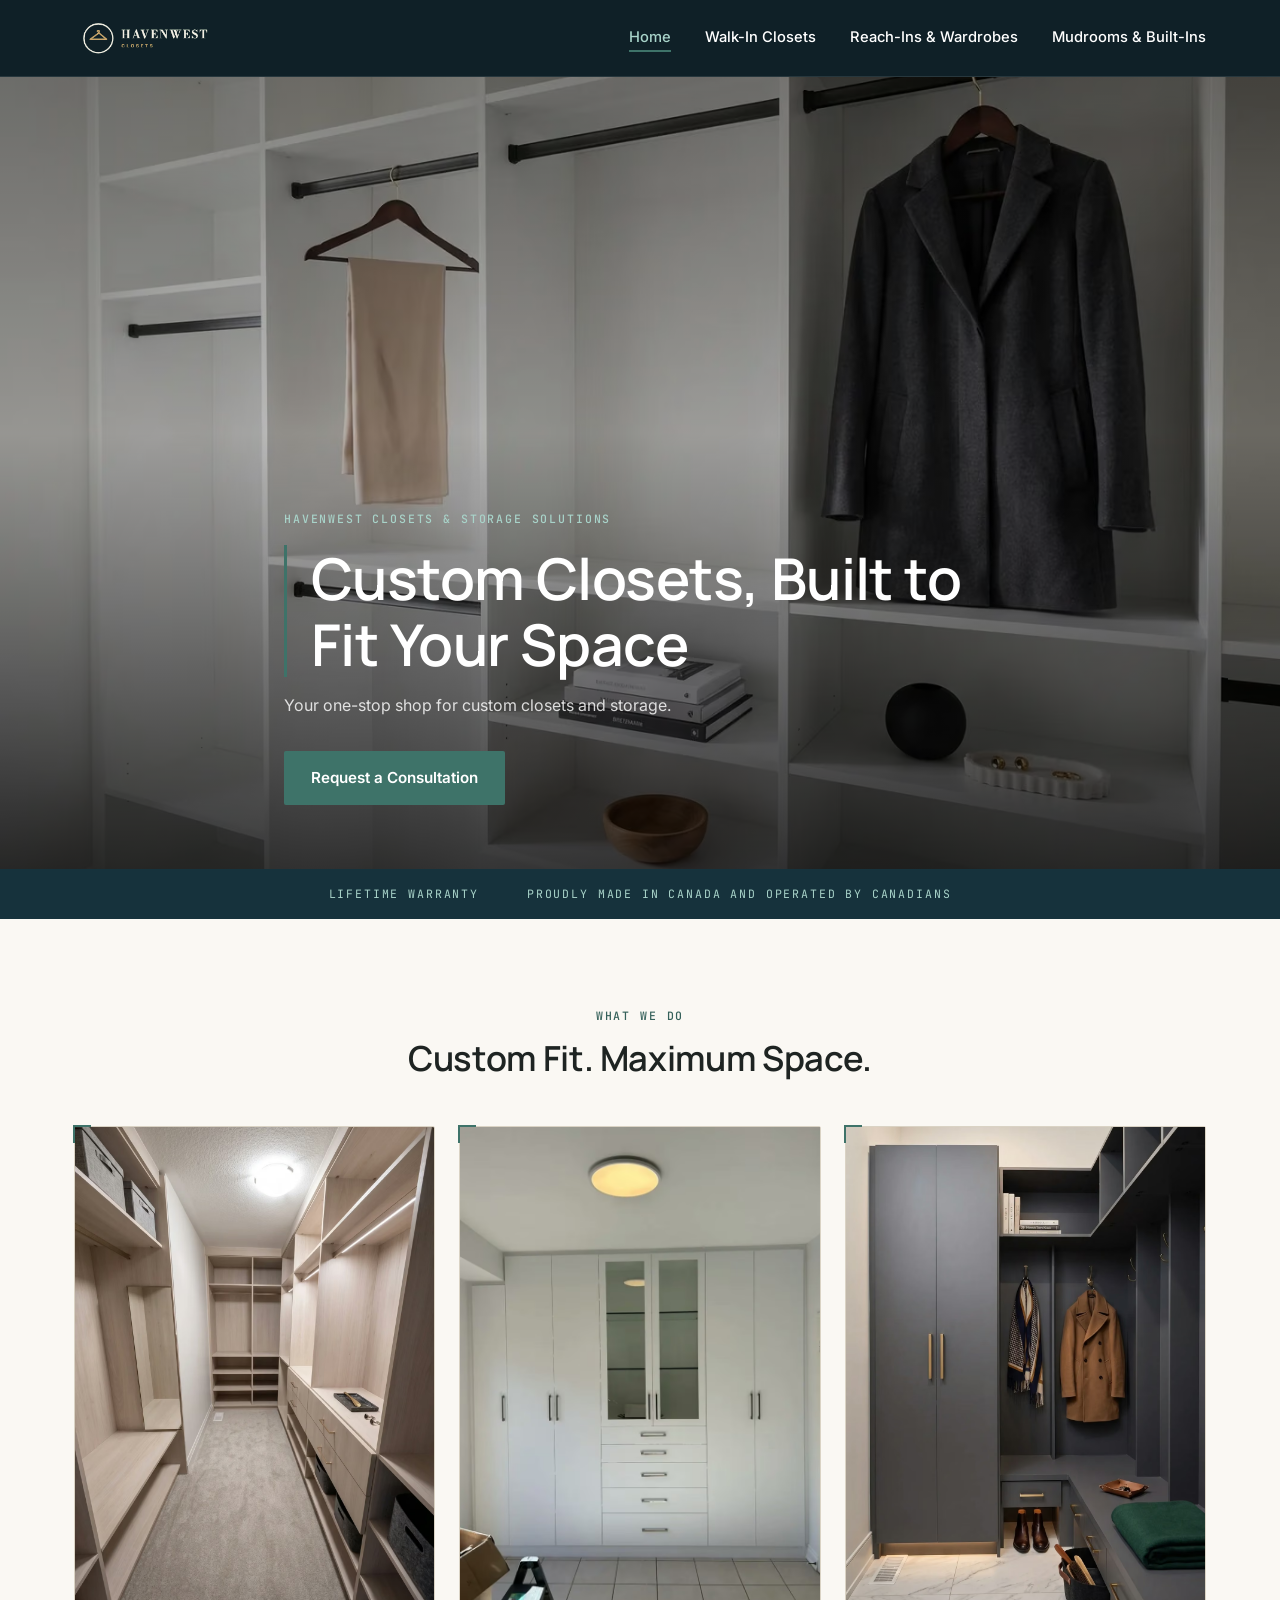
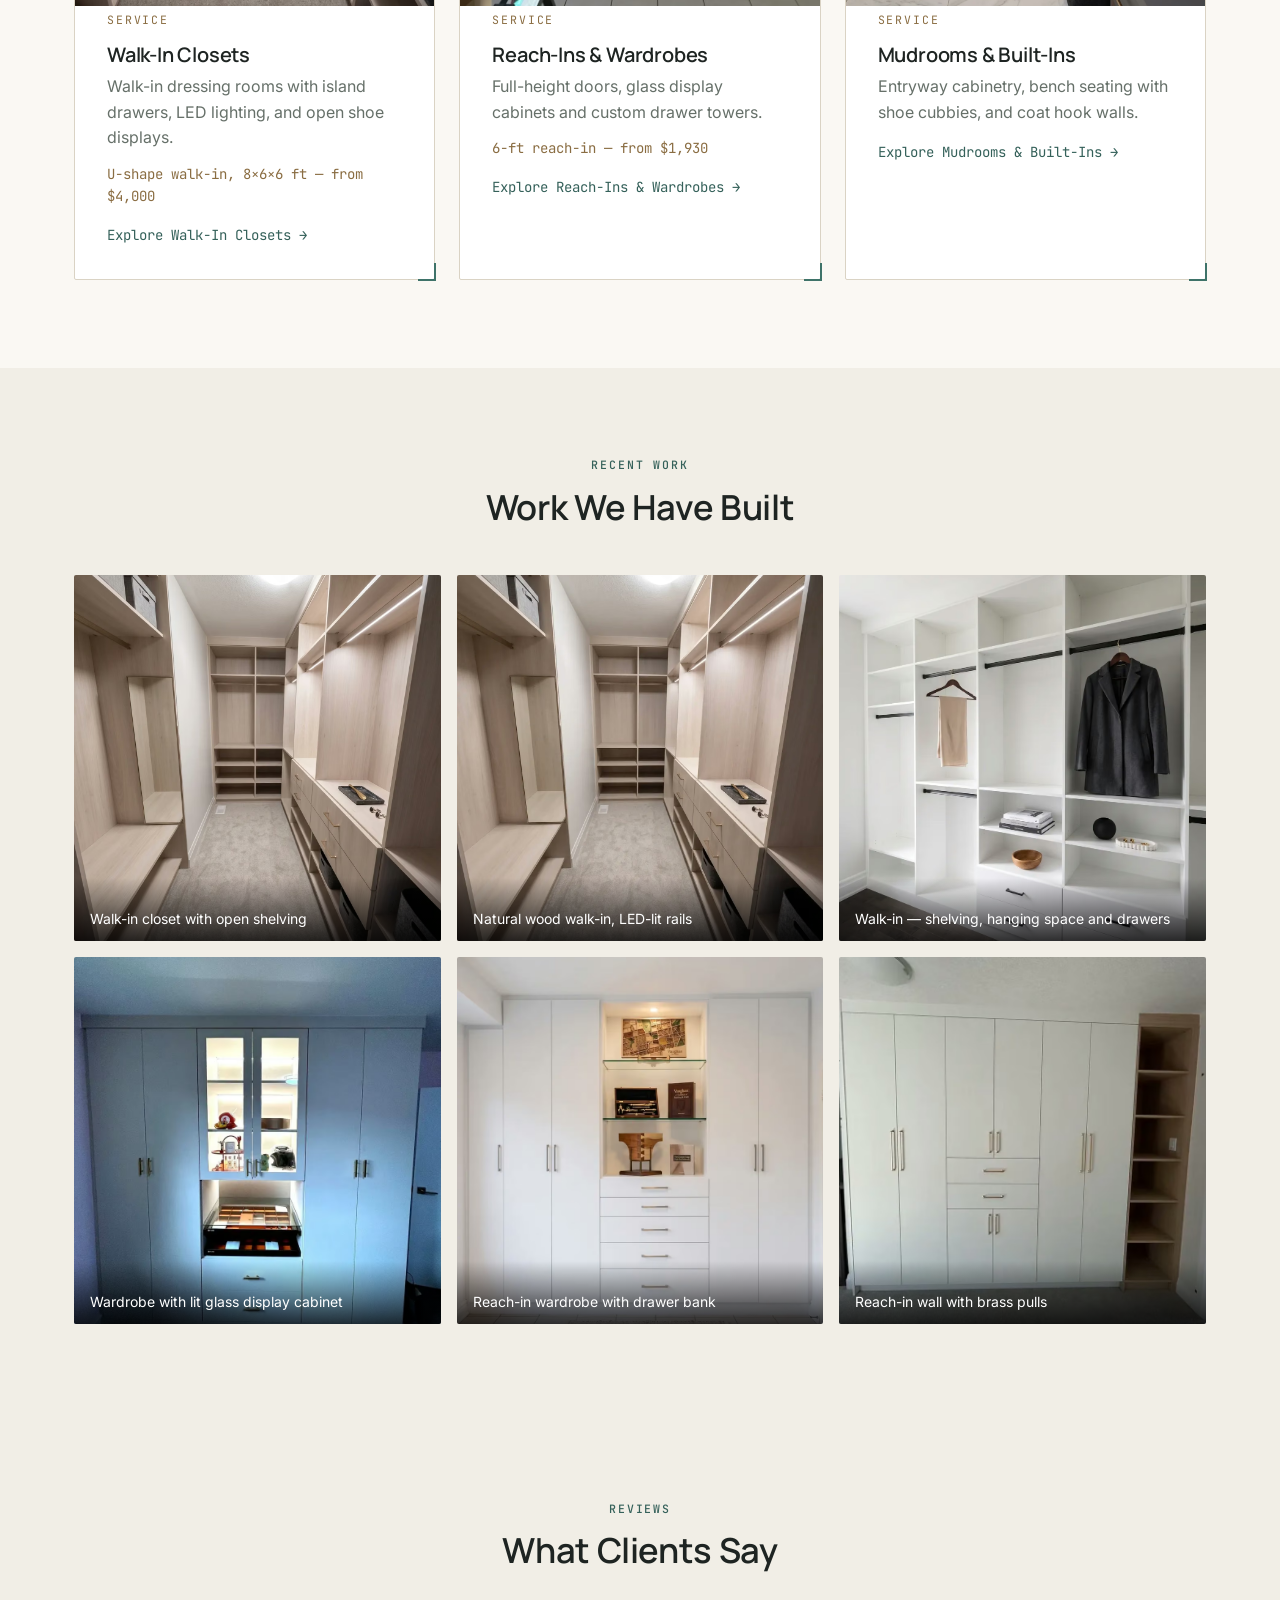
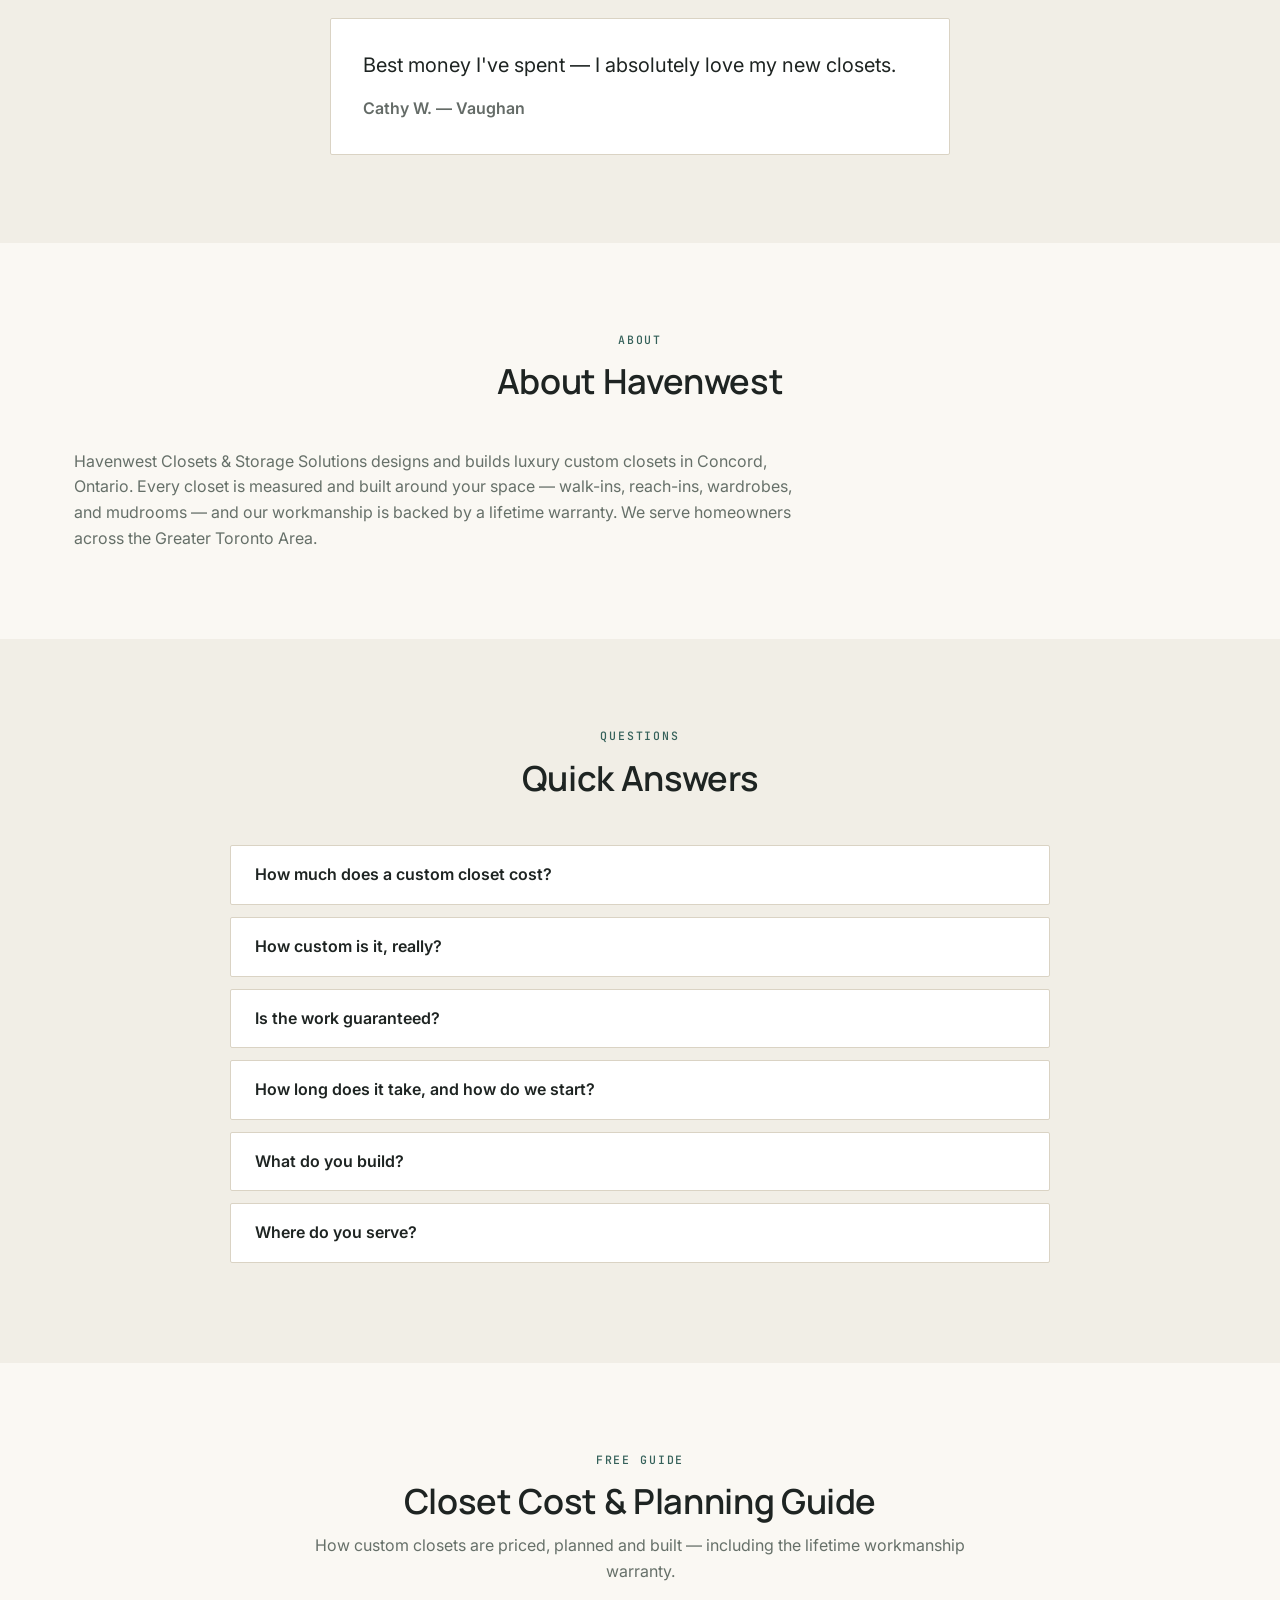
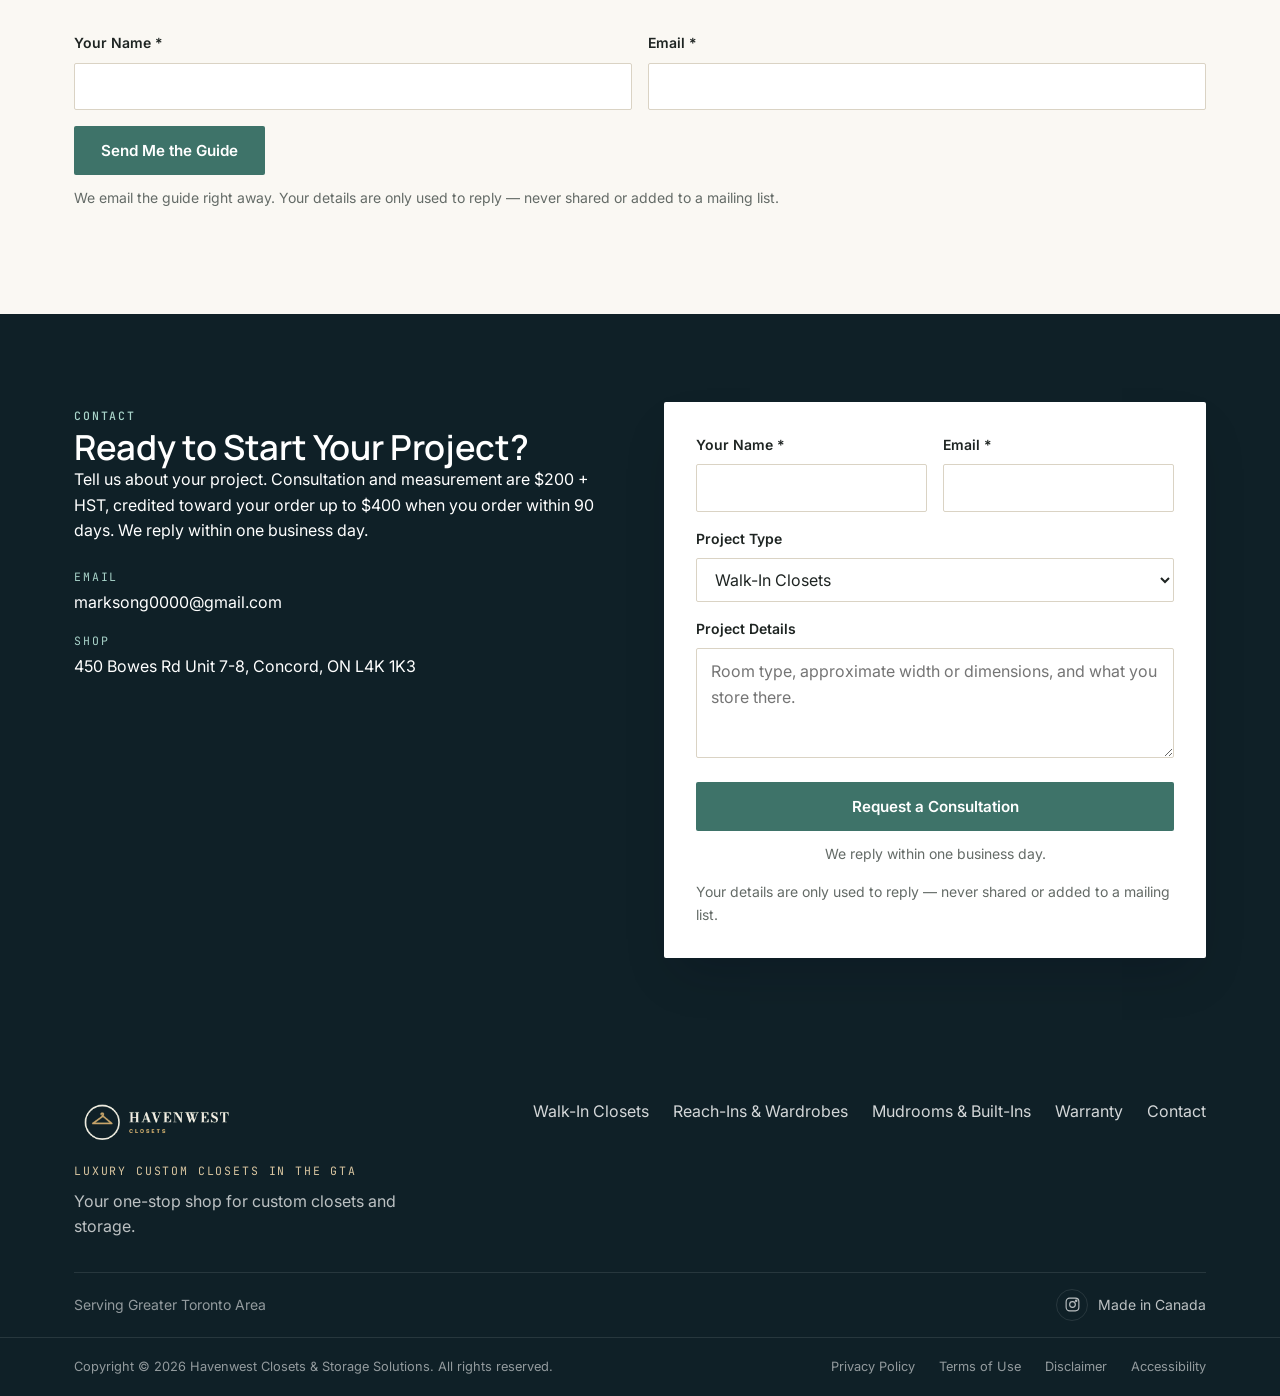
==== index.html @ 38c4d290 "Restore Newood Instagram in schema sameAs (org-5 publish #27, Mark's link policy 2026-10-29) Reverse" ====
<!DOCTYPE html>
<html lang="en">
<head>
<meta charset="UTF-8">
<meta name="viewport" content="width=device-width, initial-scale=1.0">

<title>Havenwest Closets &amp; Storage Solutions | Luxury Custom Closets in the GTA</title>
<meta name="description" content="Luxury custom closets in the GTA — walk-in closets, reach-in closets and mudroom built-ins, measured and built in Concord by Havenwest Closets.">
<link rel="canonical" href="https://havenwestclosets.com/">
<meta property="og:type" content="website">
<meta property="og:site_name" content="Havenwest Closets &amp; Storage Solutions">
<meta property="og:title" content="Havenwest Closets &amp; Storage Solutions | Luxury Custom Closets in the GTA">
<meta property="og:description" content="Luxury custom closets in the GTA — walk-in closets, reach-in closets and mudroom built-ins, measured and built in Concord by Havenwest Closets.">
<meta property="og:url" content="https://havenwestclosets.com/">
<meta property="og:image" content="https://havenwestclosets.com/assets/img/og-image.webp">
<meta name="twitter:card" content="summary_large_image">
<meta name="twitter:title" content="Havenwest Closets &amp; Storage Solutions | Luxury Custom Closets in the GTA">
<meta name="twitter:description" content="Luxury custom closets in the GTA — walk-in closets, reach-in closets and mudroom built-ins, measured and built in Concord by Havenwest Closets.">
<meta name="twitter:image" content="https://havenwestclosets.com/assets/img/og-image.webp">
<script type="application/ld+json">{"@context": "https://schema.org", "@type": "LocalBusiness", "@id": "https://havenwestclosets.com/#business", "name": "Havenwest Closets & Storage Solutions", "url": "https://havenwestclosets.com/", "description": "Luxury custom closets in the GTA \u2014 walk-in closets, reach-in closets and mudroom built-ins, measured and built in Concord by Havenwest Closets.", "image": "https://havenwestclosets.com/assets/img/og-image.webp", "email": "marksong0000@gmail.com", "address": {"@type": "PostalAddress", "streetAddress": "450 Bowes Rd Unit 7-8", "addressLocality": "Concord", "addressRegion": "ON", "postalCode": "L4K 1K3", "addressCountry": "CA"}, "geo": {"@type": "GeoCoordinates", "latitude": 43.81389, "longitude": -79.495903}, "openingHoursSpecification": [{"@type": "OpeningHoursSpecification", "dayOfWeek": ["Monday", "Tuesday", "Wednesday", "Thursday", "Friday"], "opens": "08:00", "closes": "17:30"}, {"@type": "OpeningHoursSpecification", "dayOfWeek": "Saturday", "opens": "10:00", "closes": "15:30"}], "areaServed": [{"@type": "City", "name": "Vaughan"}, {"@type": "City", "name": "Richmond Hill"}, {"@type": "City", "name": "Markham"}, {"@type": "City", "name": "Aurora"}, {"@type": "City", "name": "Newmarket"}, {"@type": "City", "name": "Toronto"}], "sameAs": ["https://www.instagram.com/newoodmillwork/"]}</script>
<script type="application/ld+json">{"@context": "https://schema.org", "@type": "FAQPage", "mainEntity": [{"@type": "Question", "name": "How much does a custom closet cost?", "acceptedAnswer": {"@type": "Answer", "text": "Every project is quoted individually. The in-home design & measurement is $200 + HST, paid by an emailed payment link. The fee is non-refundable, includes three rounds of drawing revisions (further rounds are $200 + HST per additional three rounds), and is credited toward your order up to $400 when you order within 90 days of paying the fee. After the measurement you get a written quote, no obligation. Prices shown are estimates; the final price is confirmed in a written quote after the site measure."}}, {"@type": "Question", "name": "How custom is it, really?", "acceptedAnswer": {"@type": "Answer", "text": "Fully. Every unit is built in our Concord shop to your room's exact dimensions \u2014 never fixed-size modules."}}, {"@type": "Question", "name": "Is the work guaranteed?", "acceptedAnswer": {"@type": "Answer", "text": "Yes \u2014 a lifetime workmanship warranty for as long as you own your home. Full terms are on our warranty page."}}, {"@type": "Question", "name": "How long does it take, and how do we start?", "acceptedAnswer": {"@type": "Answer", "text": "Book a consultation; we measure and design, build in Concord, then install. Most projects take a few weeks, confirmed in writing."}}, {"@type": "Question", "name": "What do you build?", "acceptedAnswer": {"@type": "Answer", "text": "Custom walk-in closets, reach-in closets & wardrobes, and mudrooms & built-ins \u2014 measured and built around your space, so no inch goes to waste."}}, {"@type": "Question", "name": "Where do you serve?", "acceptedAnswer": {"@type": "Answer", "text": "We design and build in Concord, Ontario and serve homeowners across the Greater Toronto Area."}}]}</script>
<meta name="theme-color" content="#0F2027">
<link rel="icon" href="assets/favicon.svg" type="image/svg+xml">
<link rel="apple-touch-icon" href="assets/apple-touch-icon.png">
<link rel="preconnect" href="https://fonts.googleapis.com">
<link rel="preconnect" href="https://fonts.gstatic.com" crossorigin>
<link href="https://fonts.googleapis.com/css2?family=Inter:wght@400;500;600&family=JetBrains+Mono:wght@500&family=Manrope:wght@500;600;700&display=swap" rel="stylesheet">
<link rel="stylesheet" href="styles.min.css?v=ds8">
<link rel="preload" as="image" href="assets/img/walkin-hero-web.avif" type="image/avif" fetchpriority="high">
<link rel="preload" as="image" href="assets/img/walkin-hero-web.webp" type="image/webp" fetchpriority="high">
</head>
<body>
<a class="skip-link" href="#main">Skip to main content</a>

<!-- ══ HEADER — copy-pasted on every page; edit all pages together ══ -->
<header class="site-header">
  <div class="wrap header-inner">
    <a class="brand" href="index.html" aria-label="Havenwest Closets &amp; Storage Solutions — home">
      <img src="assets/logo.png" alt="Havenwest Closets &amp; Storage Solutions" width="142" height="48">
    </a>
    <nav class="main-nav" id="mainNav" aria-label="Main">
      <a href="index.html" class="active">Home</a>
      <a href="walk-ins.html">Walk-In Closets</a>
      <a href="reach-ins.html">Reach-Ins &amp; Wardrobes</a>
      <a href="mudrooms.html">Mudrooms &amp; Built-Ins</a>
    </nav>
    <button class="nav-toggle" id="navToggle" aria-label="Open menu" aria-expanded="false" aria-controls="mainNav">
      <span></span><span></span><span></span>
    </button>
  </div>
</header>

<main id="main">
  <!-- ══ HERO ══ -->
  <section class="hero">
    <div class="hero-media"><picture><source type="image/avif" srcset="assets/img/walkin-hero-web.avif"><img src="assets/img/walkin-hero-web.webp" alt="White walk-in closet with hanging rails, open shelves and drawers" width="1424" height="1900" fetchpriority="high" decoding="async"></picture></div>
    <div class="hero-scrim"></div>
    <div class="wrap hero-inner">
      <span class="eyebrow eyebrow-light">HAVENWEST CLOSETS &amp; STORAGE SOLUTIONS</span>
      <h1>Custom Closets, Built to Fit Your Space</h1>
      <p class="hero-lead">Your one-stop shop for custom closets and storage.</p>
      <div class="hero-actions">
        <a class="btn btn-primary" href="#contact">Request a Consultation</a>
      </div>
    </div>
  </section>

  <!-- ══ TRUST STRIP ══ -->
  <div class="trust-strip">
    <div class="wrap trust-row">
      <span class="trust-badge">Lifetime Warranty</span>
<span class="trust-badge">Proudly made in Canada and operated by Canadians</span>
    </div>
  </div>

  <!-- ══ SERVICES / DIVISIONS ══ -->
  <section id="services">
    <div class="wrap">
      <div class="section-header">
        <span class="eyebrow">What We Do</span>
        <h2>Custom Fit. Maximum Space.</h2>
              </div>
      <div class="card-grid">
        <a class="card bracket" href="walk-ins.html">
          <picture><source type="image/avif" srcset="assets/img/walkin-02-web.avif"><img class="card-media" src="assets/img/walkin-02-web.webp" alt="Walk-In Closets" width="1200" height="1601" loading="lazy" decoding="async"></picture>
          <span class="card-num">SERVICE</span>
          <h3>Walk-In Closets</h3>
          <p>Walk-in dressing rooms with island drawers, LED lighting, and open shoe displays.</p>
          <span class="card-from">U-shape walk-in, 8×6×6 ft — from $4,000</span>
          <span class="card-link">Explore Walk-In Closets →</span>
        </a>
<a class="card bracket" href="reach-ins.html">
          <picture><source type="image/avif" srcset="assets/img/reachin-hero-web.avif"><img class="card-media" src="assets/img/reachin-hero-web.webp" alt="Reach-Ins &amp; Wardrobes" width="768" height="1024" loading="lazy" decoding="async"></picture>
          <span class="card-num">SERVICE</span>
          <h3>Reach-Ins &amp; Wardrobes</h3>
          <p>Full-height doors, glass display cabinets and custom drawer towers.</p>
          <span class="card-from">6-ft reach-in — from $1,930</span>
          <span class="card-link">Explore Reach-Ins &amp; Wardrobes →</span>
        </a>
<a class="card bracket" href="mudrooms.html">
          <picture><source type="image/avif" srcset="assets/img/mudroom-hero-web.avif"><img class="card-media" src="assets/img/mudroom-hero-web.webp" alt="Mudrooms &amp; Built-Ins" width="1200" height="1601" loading="lazy" decoding="async"></picture>
          <span class="card-num">SERVICE</span>
          <h3>Mudrooms &amp; Built-Ins</h3>
          <p>Entryway cabinetry, bench seating with shoe cubbies, and coat hook walls.</p>
          <span class="card-link">Explore Mudrooms &amp; Built-Ins →</span>
        </a>
      </div>
    </div>
  </section>

  <!-- ══ SERVICE SECTIONS (single-page mode only: the org's
       service pages folded in as homepage sections; the token
       line leaves whole for every standard-shape org) ══ -->

  <!-- ══ GALLERY ══ -->
  <section class="section-soft" id="work">
    <div class="wrap">
      <div class="section-header">
        <span class="eyebrow">Recent Work</span>
        <h2>Work We Have Built</h2>
      </div>
      <div class="gallery-grid">
        <figure class="work-item bracket"><picture><source type="image/avif" srcset="assets/img/walkin-02-web.avif"><img src="assets/img/walkin-02-web.webp" alt="Walk-in closet with open shelving" width="1200" height="1601" loading="lazy" decoding="async"></picture><figcaption>Walk-in closet with open shelving</figcaption></figure>
        <figure class="work-item bracket"><picture><source type="image/avif" srcset="assets/img/hw-walkin-04-web.avif"><img src="assets/img/hw-walkin-04-web.webp" alt="Natural wood walk-in, LED-lit rails" width="1200" height="1600" loading="lazy" decoding="async"></picture><figcaption>Natural wood walk-in, LED-lit rails</figcaption></figure>
        <figure class="work-item bracket"><picture><source type="image/avif" srcset="assets/img/hw-closet-01-web.avif"><img src="assets/img/hw-closet-01-web.webp" alt="Walk-in — shelving, hanging space and drawers" width="1000" height="1334" loading="lazy" decoding="async"></picture><figcaption>Walk-in — shelving, hanging space and drawers</figcaption></figure>
        <figure class="work-item bracket"><picture><source type="image/avif" srcset="assets/img/hw-wardrobe-01-web.avif"><img src="assets/img/hw-wardrobe-01-web.webp" alt="Wardrobe with lit glass display cabinet" width="900" height="1200" loading="lazy" decoding="async"></picture><figcaption>Wardrobe with lit glass display cabinet</figcaption></figure>
        <figure class="work-item bracket"><picture><source type="image/avif" srcset="assets/img/hw-closet-04-web.avif"><img src="assets/img/hw-closet-04-web.webp" alt="Reach-in wardrobe with drawer bank" width="900" height="1200" loading="lazy" decoding="async"></picture><figcaption>Reach-in wardrobe with drawer bank</figcaption></figure>
        <figure class="work-item bracket"><picture><source type="image/avif" srcset="assets/img/reachin-03-web.avif"><img src="assets/img/reachin-03-web.webp" alt="Reach-in wall with brass pulls" width="1024" height="768" loading="lazy" decoding="async"></picture><figcaption>Reach-in wall with brass pulls</figcaption></figure>
      </div>
    </div>
  </section>

  <!-- ══ PROCESS ══ -->
  


  <!-- ══ CASE STUDY ══ -->
  

  <!-- ══ TESTIMONIALS ══ -->
  <section class="section-soft">
    <div class="wrap">
      <div class="section-header">
        <span class="eyebrow">Reviews</span>
        <h2>What Clients Say</h2>
      </div>
      <div class="card-grid">
        <figure class="card testimonial">
          <blockquote>Best money I&#x27;ve spent — I absolutely love my new closets.</blockquote>
          <figcaption>Cathy W. — Vaughan</figcaption>
        </figure>
      </div>
    </div>
  </section>

  <!-- ══ ABOUT (homepage section — About is never a page) ══ -->
  <section id="about">
    <div class="wrap">
      <div class="section-header">
        <span class="eyebrow">About</span>
        <h2>About Havenwest</h2>
      </div>
      <p class="about-text">Havenwest Closets &amp; Storage Solutions designs and builds luxury custom closets in Concord, Ontario. Every closet is measured and built around your space — walk-ins, reach-ins, wardrobes, and mudrooms — and our workmanship is backed by a lifetime warranty. We serve homeowners across the Greater Toronto Area.</p>
    </div>
  </section>

  <!-- ══ ESTIMATOR BAND ══ -->
  

  <!-- ══ FAQ ══ -->
  <section class="section-soft">
    <div class="wrap">
      <div class="section-header">
        <span class="eyebrow">Questions</span>
        <h2>Quick Answers</h2>
      </div>
      <div class="faq-list">
        <details class="faq-item"><summary>How much does a custom closet cost?</summary><p>Every project is quoted individually. The in-home design &amp; measurement is $200 + HST, paid by an emailed payment link. The fee is non-refundable, includes three rounds of drawing revisions (further rounds are $200 + HST per additional three rounds), and is credited toward your order up to $400 when you order within 90 days of paying the fee. After the measurement you get a written quote, no obligation. Prices shown are estimates; the final price is confirmed in a written quote after the site measure.</p></details>
<details class="faq-item"><summary>How custom is it, really?</summary><p>Fully. Every unit is built in our Concord shop to your room&#x27;s exact dimensions — never fixed-size modules.</p></details>
<details class="faq-item"><summary>Is the work guaranteed?</summary><p>Yes — a lifetime workmanship warranty for as long as you own your home. Full terms are on our warranty page.</p></details>
<details class="faq-item"><summary>How long does it take, and how do we start?</summary><p>Book a consultation; we measure and design, build in Concord, then install. Most projects take a few weeks, confirmed in writing.</p></details>
<details class="faq-item"><summary>What do you build?</summary><p>Custom walk-in closets, reach-in closets &amp; wardrobes, and mudrooms &amp; built-ins — measured and built around your space, so no inch goes to waste.</p></details>
<details class="faq-item"><summary>Where do you serve?</summary><p>We design and build in Concord, Ontario and serve homeowners across the Greater Toronto Area.</p></details>
      </div>
    </div>
  </section>

  <!-- ══ GUIDE CAPTURE (v127 — rendered only when a guide is configured) ══ -->
  <section id="guide">
    <div class="wrap">
      <div class="section-header">
        <span class="eyebrow">Free Guide</span>
        <h2>Closet Cost &amp; Planning Guide</h2>
        <p>How custom closets are priced, planned and built — including the lifetime workmanship warranty.</p>
      </div>
      <form class="guide-form" action="https://crm.newoodmillwork.com/api/intake/website/" method="POST">
        <input type="hidden" name="token" value="GUEtFDpJ-9UU24VtsFzQdSA0QB8_mXvM">
        <input type="hidden" name="guide" value="closet-guide">
        <input type="hidden" name="c" value="">
        <input type="text" name="_honey" style="display:none" tabindex="-1" autocomplete="off">
        <div class="form-row">
          <div class="form-group"><label for="gName">Your Name *</label><input id="gName" name="name" type="text" required autocomplete="name"></div>
          <div class="form-group"><label for="gEmail">Email *</label><input id="gEmail" name="email" type="email" required autocomplete="email"></div>
        </div>
        <button class="btn btn-primary" type="submit">Send Me the Guide</button>
        <p class="form-note">We email the guide right away. Your details are only used to reply — never shared or added to a mailing list.</p>
      </form>
    </div>
  </section>

  <!-- ══ CONTACT + FORM ══ -->
  <section class="contact-section" id="contact">
    <div class="wrap contact-grid">
      <div>
        <span class="eyebrow eyebrow-light">Contact</span>
        <h2>Ready to Start Your Project?</h2>
        <p>Tell us about your project. Consultation and measurement are $200 + HST, credited toward your order up to $400 when you order within 90 days. We reply within one business day.</p>
        <ul class="contact-list">
          <li><span class="label">Email</span><a href="mailto:marksong0000@gmail.com">marksong0000@gmail.com</a></li>
          <li><span class="label">Shop</span>450 Bowes Rd Unit 7-8, Concord, ON L4K 1K3</li>
        </ul>
      </div>
      <div class="form-card">
        <!-- Generated by the Foxuma Website module: the form action +
             endpoint were set from the org's Website settings at build time. -->
        <form id="quoteForm" action="https://crm.newoodmillwork.com/api/intake/website/" method="POST">
          <input type="hidden" name="_subject" value="Website quote request — Havenwest Closets &amp; Storage Solutions">
          <input type="hidden" name="token" value="GUEtFDpJ-9UU24VtsFzQdSA0QB8_mXvM">
          <input type="hidden" name="c" value="">
          <input type="text" name="_honey" style="display:none" tabindex="-1" autocomplete="off">
          <div class="form-row">
            <div class="form-group"><label for="qName">Your Name *</label><input id="qName" name="name" type="text" required autocomplete="name"></div>
            <div class="form-group"><label for="qEmail">Email *</label><input id="qEmail" name="email" type="email" required autocomplete="email"></div>
          </div>
          <div class="form-group"><label for="qType">Project Type</label>
              <select id="qType" name="type">
<option>Walk-In Closets</option>
<option>Reach-Ins &amp; Wardrobes</option>
<option>Mudrooms &amp; Built-Ins</option><option>Other</option>
              </select>
            </div>
          <div class="form-group"><label for="qDetails">Project Details</label><textarea id="qDetails" name="details" placeholder="Room type, approximate width or dimensions, and what you store there."></textarea></div>
          <button class="btn btn-primary" type="submit" style="width:100%">Request a Consultation</button>
          <p class="form-note form-promise">We reply within one business day.</p>
          <p class="form-status" id="formStatus" aria-live="polite"></p>
          <p class="form-note">Your details are only used to reply — never shared or added to a mailing list.</p>
        </form>
      </div>
    </div>
  </section>
</main>

<!-- ══ FOOTER + LEGAL BAR — copy-pasted on every page; edit all pages together ══ -->
<footer class="site-footer">
  <div class="wrap">
    <div class="footer-top">
      <div class="footer-brand">
        <img src="assets/logo.png" alt="Havenwest Closets &amp; Storage Solutions" width="165" height="56">
        <p class="footer-sub">Luxury Custom Closets in the GTA</p>
        <p class="footer-tagline">Your one-stop shop for custom closets and storage.</p>
      </div>
      <ul class="footer-links">
        <li><a href="walk-ins.html">Walk-In Closets</a></li>
        <li><a href="reach-ins.html">Reach-Ins &amp; Wardrobes</a></li>
        <li><a href="mudrooms.html">Mudrooms &amp; Built-Ins</a></li>
        <li><a href="warranty.html">Warranty</a></li>
        <li><a href="index.html#contact">Contact</a></li>
      </ul>
    </div>
    <div class="footer-bottom">
      <span class="footer-serving">Serving Greater Toronto Area</span>
      <span class="made-in">
        <a class="footer-ig" href="https://www.instagram.com/newoodmillwork/" target="_blank" rel="noopener" aria-label="Havenwest Closets &amp; Storage Solutions on Instagram"><svg width="17" height="17" viewBox="0 0 24 24" fill="none" stroke="currentColor" stroke-width="1.6" aria-hidden="true"><rect x="3" y="3" width="18" height="18" rx="5"/><circle cx="12" cy="12" r="4"/><circle cx="17.2" cy="6.8" r="1"/></svg></a>
        <span>Made in Canada</span>
      </span>
    </div>
  </div>
  <div class="legal-bar">
    <div class="legal-bar-inner">
      <span>Copyright © <span id="year">2026</span> Havenwest Closets &amp; Storage Solutions. All rights reserved.</span>
      <ul class="legal-links">
        <li><a href="privacy.html">Privacy Policy</a></li>
        <li><a href="terms.html">Terms of Use</a></li>
        <li><a href="disclaimer.html">Disclaimer</a></li>
        <li><a href="accessibility.html">Accessibility</a></li>
      </ul>
    </div>
  </div>
</footer>

<!-- ══ MOBILE CTA — present on EVERY page ══ -->
<div class="mobile-cta">
  <a class="cta-call" href="mailto:marksong0000@gmail.com">Email Us</a>
  <a class="cta-quote" href="index.html#contact">Request a Consultation</a>
</div>

<script>(function(){try{var d=JSON.stringify({token:"GUEtFDpJ-9UU24VtsFzQdSA0QB8_mXvM",path:location.pathname,ref:document.referrer||""});if(navigator.sendBeacon){navigator.sendBeacon("https://crm.newoodmillwork.com/api/website/hit/",new Blob([d],{type:"text/plain"}))}}catch(e){}})();</script>
<script src="script.min.js?v=ds8"></script>
</body>
</html>
---- styles.min.css ----
:root{--brand-dark:#0F2027;--brand-dark-2:#16323C;--brand-accent:#3E7369;--brand-accent-deep:#35615A;--brand-accent-light:#A8D3C9;--brand-metal:#B08D5B;--brand-metal-text:#8A6D42;--brand-metal-light:#D9C5A0;--paper:#FAF8F3;--paper-soft:#F1EEE6;--ink:#1E2422;--ink-soft:#667069;--ink-faint:#646B67;--line:#DAD3C4;--header-bg:var(--brand-dark);--header-text:#FFFFFF}:root{--font-display:"Manrope",-apple-system,"Segoe UI",Helvetica,Arial,sans-serif;--font-body:"Inter",-apple-system,"Segoe UI",Helvetica,Arial,sans-serif;--font-mono:"JetBrains Mono",ui-monospace,Menlo,monospace;--text-hero:clamp(2.1rem,4vw + 1rem,3.6rem);--text-h2:clamp(1.6rem,1.2vw + 1.2rem,2.2rem);--text-h3:1.25rem;--text-lead:1.15rem;--text-body:1rem;--text-button:.95rem;--text-small:.875rem;--text-eyebrow:.72rem;--leading-heading:1.15;--leading-body:1.6;--space-1:4px;--space-2:8px;--space-3:12px;--space-4:16px;--space-5:24px;--space-6:32px;--space-7:48px;--space-8:64px;--section-pad:clamp(56px,8vw,88px);--card-pad:32px;--max:1180px;--radius:2px;--shadow-1:0 10px 25px -5px rgba(2,6,23,.05),0 8px 10px -6px rgba(2,6,23,.01);--shadow-2:0 20px 25px -5px rgba(2,6,23,.10),0 10px 10px -5px rgba(2,6,23,.04);--shadow-3:0 24px 48px -12px rgba(2,6,23,.18);--ease:cubic-bezier(.22,.61,.36,1);--dur:.25s;--on-dark:#fff;--on-dark-82:rgba(255,255,255,.82);--on-dark-72:rgba(255,255,255,.72);--on-dark-55:rgba(255,255,255,.55);--on-dark-38:rgba(255,255,255,.38);--line-dark:rgba(255,255,255,.10);--white:#fff;--error:#A83D2E;--success:#256B2F;--scrim:linear-gradient(to top,rgba(0,0,0,.78),rgba(0,0,0,.28) 55%,rgba(0,0,0,.45))}*,::after,::before{box-sizing:border-box;margin:0;padding:0}html{scroll-behavior:smooth;scroll-padding-top:88px}body{font-family:var(--font-body);font-size:var(--text-body);line-height:var(--leading-body);color:var(--ink-soft);background:var(--paper);overflow-x:hidden}img{max-width:100%;display:block}a{color:var(--brand-accent-deep);text-decoration:none}h1,h2,h3{font-family:var(--font-display);color:var(--ink);line-height:var(--leading-heading);font-weight:600;letter-spacing:-.01em}h2{font-size:var(--text-h2)}h3{font-size:var(--text-h3)}.wrap{max-width:var(--max);margin:0 auto;padding:0 var(--space-5)}section{padding:var(--section-pad) 0}.section-soft{background:var(--paper-soft)}:focus-visible{outline:2px solid var(--brand-accent);outline-offset:2px}.skip-link{position:absolute;left:var(--space-4);top:-100px;background:var(--brand-dark);color:var(--on-dark);padding:var(--space-2) var(--space-4);border-radius:0 0 var(--radius) 0;z-index:100}.skip-link:focus{top:0;color:var(--on-dark)}.eyebrow{font-family:var(--font-mono);font-size:var(--text-eyebrow);font-weight:500;text-transform:uppercase;letter-spacing:.16em;color:var(--brand-accent-deep)}.eyebrow-light{color:var(--brand-accent-light)}.lead{font-size:var(--text-lead)}.section-header{max-width:680px;margin:0 auto var(--space-7);text-align:center}.section-header .eyebrow{display:block;margin-bottom:var(--space-3)}.section-header p{margin-top:var(--space-3)}.btn{display:inline-block;padding:14px 26px;font-size:var(--text-button);font-weight:600;font-family:var(--font-body);border-radius:var(--radius);border:1px solid transparent;cursor:pointer;transition:transform var(--dur) var(--ease),background var(--dur),color var(--dur),border-color var(--dur)}.btn:hover{transform:translateY(-1px)}.btn-primary{background:var(--brand-accent);color:var(--white)}.btn-primary:hover{background:var(--brand-accent-deep);color:var(--white)}.btn-ghost{background:0 0;color:var(--on-dark);border-color:var(--on-dark-55)}.btn-ghost:hover{border-color:var(--on-dark);color:var(--on-dark)}.site-header{position:sticky;top:0;z-index:50;background:var(--header-bg);color:var(--header-text);border-bottom:1px solid var(--line-dark)}.header-inner{display:flex;align-items:center;justify-content:space-between;gap:var(--space-5);height:76px}.brand{display:flex;align-items:center;gap:var(--space-3);color:var(--header-text)}.brand img{height:48px;width:auto}.brand-name{font-family:var(--font-display);font-weight:700;font-size:1.05rem;line-height:1.1}.main-nav{display:flex;gap:34px}.main-nav a{color:var(--header-text);font-size:.92rem;font-weight:500;white-space:nowrap}.main-nav a.active,.main-nav a:hover{color:var(--brand-accent-light)}.main-nav a.active{box-shadow:0 2px 0 var(--brand-accent)}.nav-toggle{display:none;background:0 0;border:0;cursor:pointer;padding:var(--space-2)}.nav-toggle span{display:block;width:24px;height:2px;background:var(--header-text);margin:5px 0;transition:transform var(--dur),opacity var(--dur)}.hero{position:relative;padding:0;min-height:88vh;display:flex;align-items:flex-end;background:var(--brand-dark);color:var(--on-dark)}.hero-media{position:absolute;inset:0}.hero-media img{width:100%;height:100%;object-fit:cover}.hero-scrim{position:absolute;inset:0;background:var(--scrim)}.hero-inner{position:relative;max-width:760px;padding:120px var(--space-5) var(--space-8)}.hero h1{font-size:var(--text-hero);color:var(--on-dark);border-left:3px solid var(--brand-accent);padding-left:var(--space-5)}.hero .eyebrow{display:block;margin-bottom:var(--space-4)}.hero-slogan{font-family:var(--font-mono);text-transform:uppercase;letter-spacing:.16em;font-size:var(--text-small);color:var(--brand-accent-light);margin-top:var(--space-4)}.hero-lead{margin-top:var(--space-4);color:var(--on-dark-82);max-width:56ch}.hero-actions{display:flex;flex-wrap:wrap;gap:var(--space-4);margin-top:var(--space-6)}.hero-compact{min-height:52vh}.hero-breadcrumb{position:relative;padding:var(--space-5) var(--space-5) 0;color:var(--on-dark-72);font-size:var(--text-small)}.hero-breadcrumb a{color:var(--on-dark-82)}.trust-strip{background:var(--brand-dark-2);padding:var(--space-4) 0}.trust-row{display:flex;flex-wrap:wrap;gap:var(--space-3) var(--space-7);justify-content:center}.trust-badge{font-family:var(--font-mono);font-size:var(--text-eyebrow);text-transform:uppercase;letter-spacing:.16em;color:var(--brand-accent-light)}.card-grid{display:grid;grid-template-columns:repeat(3,1fr);gap:var(--space-5)}.card{background:var(--white);border:1px solid var(--line);border-radius:var(--radius);padding:var(--card-pad)}a.card{display:block;color:var(--ink-soft);transition:transform var(--dur) var(--ease),border-color var(--dur)}a.card:hover{transform:translateY(-4px);border-color:var(--brand-accent)}.card h3{margin:var(--space-3) 0 var(--space-2)}.card-num{font-family:var(--font-mono);font-size:var(--text-eyebrow);letter-spacing:.16em;color:var(--brand-metal-text)}.card-link{font-family:var(--font-mono);font-size:var(--text-small);color:var(--brand-accent-deep);display:inline-block;margin-top:var(--space-4)}.card picture{display:block;margin:calc(var(--card-pad) * -1) calc(var(--card-pad) * -1) 0;aspect-ratio:3/4;overflow:hidden}.card-media{display:block;width:100%;height:100%;object-fit:cover;max-width:none}.bracket{position:relative}.bracket::after,.bracket::before{content:"";position:absolute;width:18px;height:18px;border:2px solid var(--brand-accent);z-index:2}.bracket::before{top:-2px;left:-2px;border-right:0;border-bottom:0}.bracket::after{bottom:-2px;right:-2px;border-left:0;border-top:0}.gallery-grid{display:grid;grid-template-columns:repeat(3,1fr);gap:var(--space-4)}.work-item{position:relative;overflow:hidden;border-radius:var(--radius);aspect-ratio:1/1}.work-item picture{position:absolute;inset:0;display:block}.work-item img{width:100%;height:100%;object-fit:cover;transition:transform .4s var(--ease)}.work-item:hover img{transform:scale(1.04)}.work-item figcaption{position:absolute;left:0;right:0;bottom:0;padding:var(--space-6) var(--space-4) var(--space-3);background:linear-gradient(to top,rgba(0,0,0,.78),transparent);color:var(--on-dark);font-size:var(--text-small);line-height:1.35}.process-grid{display:grid;grid-template-columns:repeat(4,1fr);gap:var(--space-5)}.process-step{border-top:1px solid var(--line);padding-top:var(--space-4)}.process-step .num{font-family:var(--font-mono);color:var(--brand-metal-text);letter-spacing:2px;font-size:var(--text-small)}.process-step h3{font-size:1.02rem;margin:var(--space-2) 0}.faq-list{max-width:820px;margin:0 auto}.faq-item{border:1px solid var(--line);border-radius:var(--radius);background:var(--white);margin-bottom:var(--space-3)}.faq-item summary{cursor:pointer;padding:var(--space-4) var(--space-5);font-weight:600;color:var(--ink);list-style:none}.faq-item p{padding:0 var(--space-5) var(--space-4)}.cta-band{background:var(--brand-dark);color:var(--on-dark);text-align:center}.cta-band h2{color:var(--on-dark)}.cta-band p{color:var(--on-dark-72);margin:var(--space-3) auto var(--space-6);max-width:52ch}.cta-band .hero-actions{justify-content:center;margin-top:0}.contact-grid{display:grid;grid-template-columns:1fr 1fr;gap:var(--space-7)}.contact-section{background:var(--brand-dark);color:var(--on-dark)}.contact-section h2{color:var(--on-dark)}.contact-list{list-style:none;margin-top:var(--space-5)}.contact-list li{margin-bottom:var(--space-4)}.contact-list .label{font-family:var(--font-mono);font-size:var(--text-eyebrow);text-transform:uppercase;letter-spacing:.16em;color:var(--brand-accent-light);display:block;margin-bottom:var(--space-1)}.contact-list a{color:var(--on-dark)}.form-card{background:var(--white);border-radius:var(--radius);box-shadow:var(--shadow-3);padding:var(--space-6);color:var(--ink-soft)}.form-row{display:grid;grid-template-columns:1fr 1fr;gap:var(--space-4)}.form-group{margin-bottom:var(--space-4)}.form-group label{display:block;font-weight:600;font-size:var(--text-small);color:var(--ink);margin-bottom:var(--space-2)}.form-group input,.form-group select,.form-group textarea{width:100%;min-height:44px;padding:10px 14px;font:inherit;color:var(--ink);background:var(--white);border:1px solid var(--line);border-radius:var(--radius)}.form-group textarea{min-height:110px;resize:vertical}.form-group input:focus,.form-group select:focus,.form-group textarea:focus{border-color:var(--brand-accent);outline:0}.form-status{margin-top:var(--space-4);font-size:var(--text-small)}.form-status.is-error{color:var(--error)}.form-status.is-success{color:var(--success)}.form-note{font-size:var(--text-small);color:var(--ink-faint);margin-top:var(--space-3)}.legal-page{padding:var(--section-pad) 0}.legal-inner{max-width:720px;margin:0 auto;padding:0 var(--space-5)}.legal-inner h1{font-size:var(--text-h2);margin-bottom:var(--space-3)}.legal-inner h2{font-size:var(--text-h3);margin:var(--space-6) 0 var(--space-2)}.legal-inner p{margin-bottom:var(--space-4)}.legal-updated{font-family:var(--font-mono);font-size:var(--text-small);color:var(--ink-faint);margin-bottom:var(--space-6)}.not-found{text-align:center;padding:var(--section-pad) 0}.not-found .nf-code{font-family:var(--font-display);font-size:4rem;font-weight:700;color:var(--brand-accent)}.not-found p{margin:var(--space-4) auto var(--space-6);max-width:44ch}.site-footer{background:var(--brand-dark);color:var(--on-dark-72);padding:var(--space-7) 0 0}.footer-top{display:flex;flex-wrap:wrap;gap:var(--space-6);justify-content:space-between;padding-bottom:var(--space-6)}.footer-brand img{height:56px;width:auto}.footer-sub{font-family:var(--font-mono);font-size:var(--text-eyebrow);text-transform:uppercase;letter-spacing:.16em;color:var(--brand-metal-light);margin-top:var(--space-3)}.footer-tagline{margin-top:var(--space-2);max-width:34ch}.footer-links{display:flex;flex-wrap:wrap;gap:var(--space-2) var(--space-5);list-style:none}.footer-links a{color:var(--on-dark-82);display:inline-block;padding:5px 0}.footer-links a:hover{color:var(--brand-accent-light)}.footer-bottom{display:flex;flex-wrap:wrap;gap:var(--space-4);align-items:center;justify-content:space-between;border-top:1px solid var(--line-dark);padding:var(--space-4) 0;font-size:var(--text-small)}.footer-serving{color:var(--on-dark-55)}.made-in{margin-left:auto;display:inline-flex;align-items:center;gap:10px}.maple-icon{width:17px;height:17px;flex:none}.footer-ig{display:inline-flex;align-items:center;justify-content:center;width:32px;height:32px;border:1px solid var(--line-dark);border-radius:50%;color:var(--on-dark-72)}.footer-ig:hover{color:var(--brand-accent-light);border-color:var(--brand-accent)}.legal-bar{background:var(--brand-dark);border-top:1px solid var(--line-dark);color:var(--on-dark-55);font-size:.8rem}.legal-bar-inner{max-width:var(--max);margin:0 auto;padding:14px var(--space-5);display:flex;flex-wrap:wrap;gap:var(--space-2) var(--space-5);align-items:center}.legal-links{display:flex;flex-wrap:wrap;gap:var(--space-2) var(--space-5);list-style:none;margin-left:auto}.legal-links a{color:var(--on-dark-55);display:inline-block;padding:5px 0}.legal-links a:hover{color:var(--on-dark)}.mobile-cta{display:none}.js-reveal .reveal{opacity:0;transform:translateY(14px);transition:opacity .7s var(--ease),transform .7s var(--ease)}.js-reveal .reveal.in{opacity:1;transform:none}@media (max-width:980px){.card-grid{grid-template-columns:1fr;max-width:460px;margin:0 auto}.process-grid{grid-template-columns:repeat(2,1fr)}.contact-grid{grid-template-columns:1fr}}@media (max-width:760px){html{scroll-padding-top:84px}.header-inner{height:64px}.main-nav{position:fixed;top:64px;left:0;right:0;bottom:0;background:var(--brand-dark);flex-direction:column;gap:0;padding:var(--space-4) var(--space-5);transform:translateX(100%);transition:transform var(--dur) var(--ease)}.main-nav.open{transform:none}.main-nav a{padding:var(--space-3) 0;border-bottom:1px solid var(--line-dark);font-size:1rem;color:var(--on-dark-82)}.nav-toggle{display:block}.gallery-grid{grid-template-columns:repeat(2,1fr)}.form-row{grid-template-columns:1fr}.hero{min-height:78vh}.mobile-cta{display:flex;position:fixed;left:0;right:0;bottom:0;z-index:60}.mobile-cta a{flex:1;text-align:center;padding:var(--space-4);font-weight:600;color:var(--on-dark)}.mobile-cta .cta-call{background:var(--brand-dark-2)}.mobile-cta .cta-quote{background:var(--brand-accent)}body{padding-bottom:56px}.made-in{margin-left:0}.legal-links{margin-left:0}}@media (max-width:560px){.gallery-grid{grid-template-columns:1fr}.process-grid{grid-template-columns:1fr}.legal-bar-inner{justify-content:center;text-align:center}.legal-links{justify-content:center}}@media (prefers-reduced-motion:reduce){html{scroll-behavior:auto}*,::after,::before{transition:none!important;animation:none!important}.js-reveal .reveal{opacity:1;transform:none}}.case-grid{display:grid;grid-template-columns:1fr 1fr;gap:var(--space-6);align-items:center}.case-media{aspect-ratio:4/3;overflow:hidden;border-radius:var(--radius)}.case-media picture{display:block;width:100%;height:100%}.case-media img{width:100%;height:100%;object-fit:cover}.testimonial{margin:0}.testimonial blockquote{margin:0 0 var(--space-4);font-size:var(--text-h3);line-height:1.45;color:var(--ink)}.testimonial figcaption{color:var(--ink-faint);font-weight:600}.estimator-band{background:var(--brand-dark-2);color:var(--on-dark);text-align:center}.estimator-band h2{color:var(--on-dark)}.estimator-band p{color:var(--on-dark-72);margin:var(--space-3) auto var(--space-6);max-width:56ch}.estimator-band .hero-actions{justify-content:center;margin-top:0}.subpage-body p{margin:0 0 var(--space-4);line-height:1.7}@media (max-width:760px){.case-grid{grid-template-columns:1fr}}.about-text{max-width:46rem}.card-from{font-family:var(--font-mono);font-size:var(--text-small);color:var(--brand-metal-text);display:block;margin-top:var(--space-3)}.start-price-line strong{color:var(--brand-accent-deep)}.plan-from{font-size:var(--text-lead);color:var(--on-dark)}.plan-grid{display:grid;grid-template-columns:repeat(4,1fr);gap:var(--space-5);max-width:1080px;margin:0 auto var(--space-6);text-align:left}.plan-card{background:var(--white);border-radius:var(--radius);padding:var(--card-pad)}.plan-card h3{margin:0 0 var(--space-2);color:var(--ink)}.plan-price{font-family:var(--font-display);font-size:1.85rem;font-weight:700;line-height:1.15;color:var(--ink)}.plan-price span{font-family:var(--font-body);font-size:.95rem;font-weight:500;color:var(--ink-soft)}.plan-card p{color:var(--ink-soft);margin:var(--space-2) 0 0;max-width:none}.plan-card p.plan-extra{font-size:var(--text-small);color:var(--ink-faint)}.plan-card.plan-highlight{outline:2px solid var(--brand-accent);outline-offset:-2px}.plan-card .btn{margin-top:var(--space-4);width:100%}.features-band{background:var(--paper-soft)}.flow-strip{display:flex;flex-wrap:wrap;align-items:center;justify-content:center;gap:var(--space-2);margin:0 auto var(--space-6);max-width:920px}.flow-step{font-family:var(--font-mono);font-size:.82rem;letter-spacing:.05em;text-transform:uppercase;color:var(--ink);background:var(--paper);border:1px solid var(--line);border-radius:999px;padding:.5rem .95rem;white-space:nowrap}.flow-arrow{color:var(--ink-faint);font-weight:600}.feature-grid{display:grid;grid-template-columns:repeat(3,1fr);gap:var(--space-5);text-align:left}.feature-item{border-top:2px solid var(--brand-accent);padding-top:var(--space-3)}.feature-item h3{margin:0 0 var(--space-1);font-size:1.05rem}.feature-item p{margin:0;color:var(--ink-soft)}@media (max-width:980px){.feature-grid{grid-template-columns:repeat(2,1fr)}}@media (max-width:560px){.feature-grid{grid-template-columns:1fr}.flow-strip{justify-content:flex-start}}@media (max-width:980px){.plan-grid{grid-template-columns:repeat(2,1fr)}}@media (max-width:560px){.plan-grid{grid-template-columns:1fr;max-width:460px}}.form-promise{text-align:center;margin-top:var(--space-3)}@media (pointer:coarse){.footer-links a{padding-top:10px;padding-bottom:10px}.legal-links a{padding-top:10px;padding-bottom:10px}.contact-list a{display:inline-block;padding-top:10px;padding-bottom:10px}.hero-breadcrumb a{display:inline-block;padding-top:12px;padding-bottom:12px}}.card-grid>.testimonial:only-child{grid-column:1/-1;width:100%;max-width:620px;margin-inline:auto}
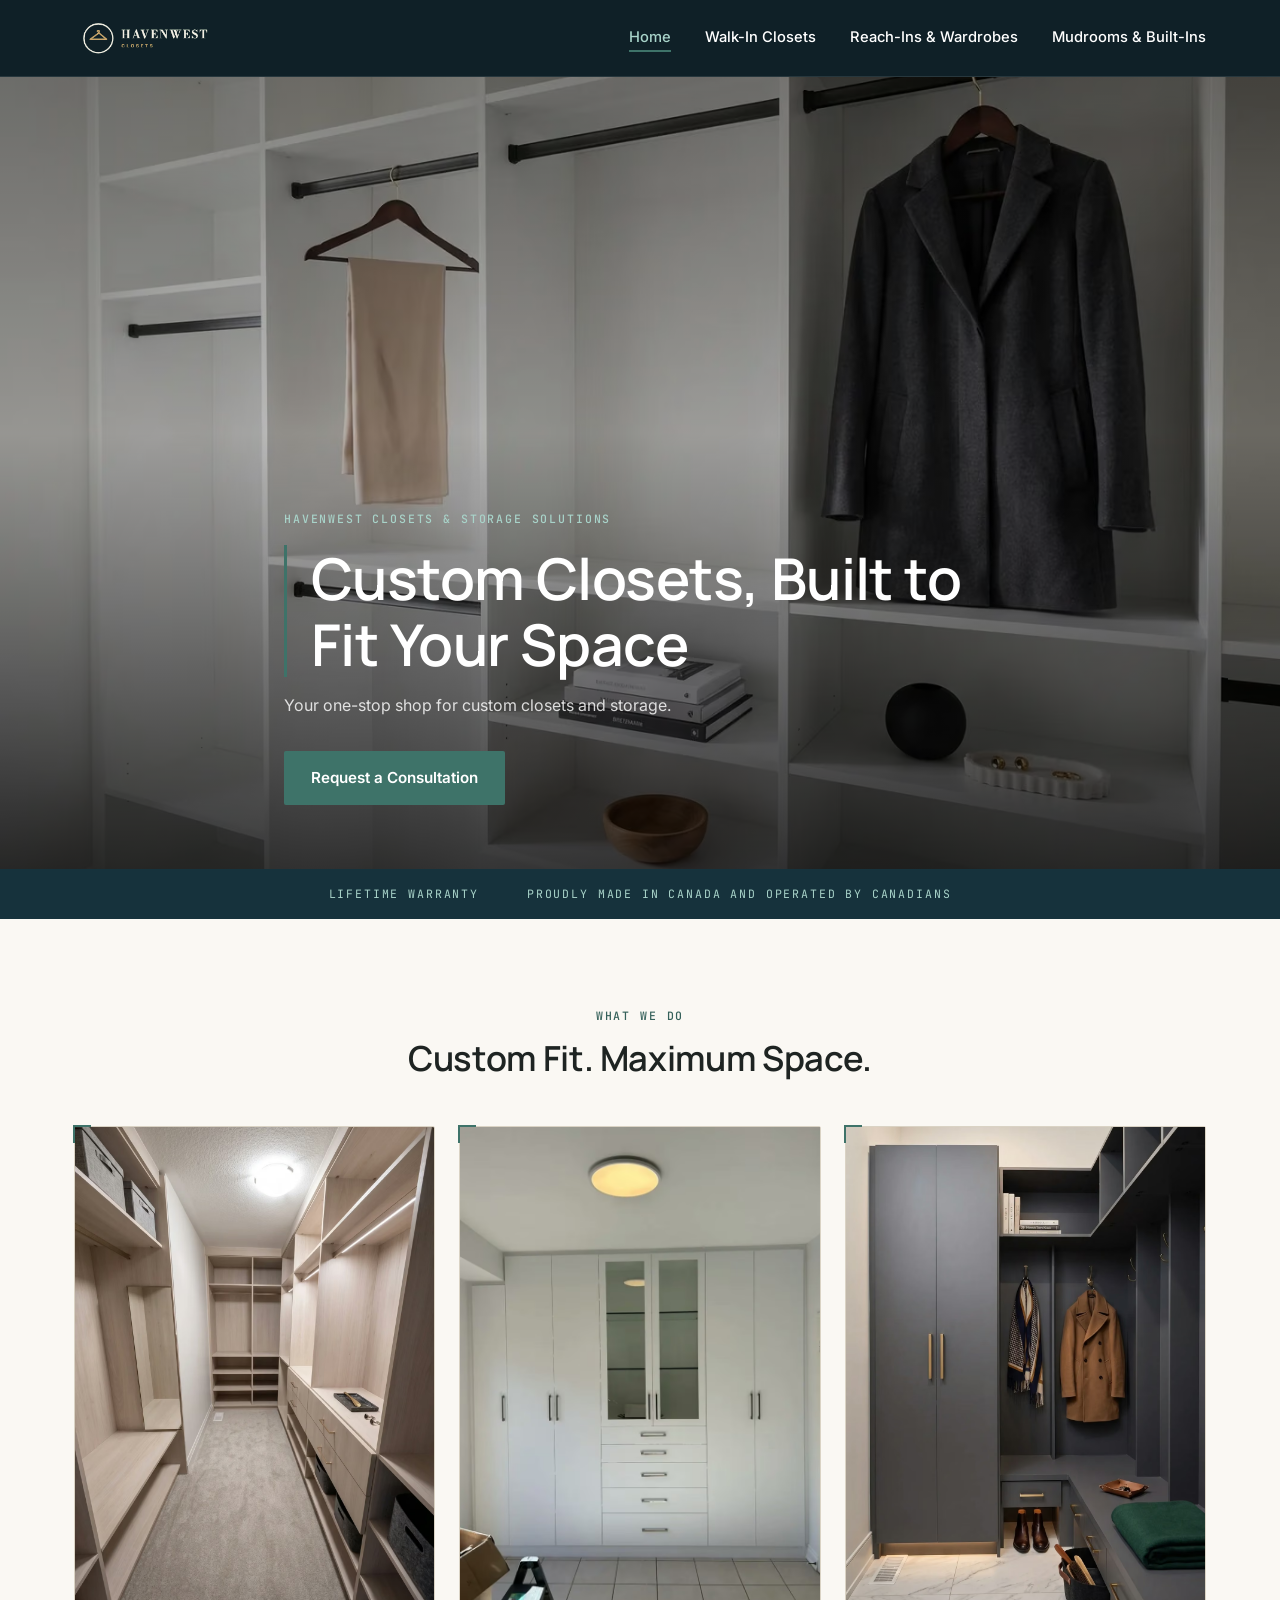
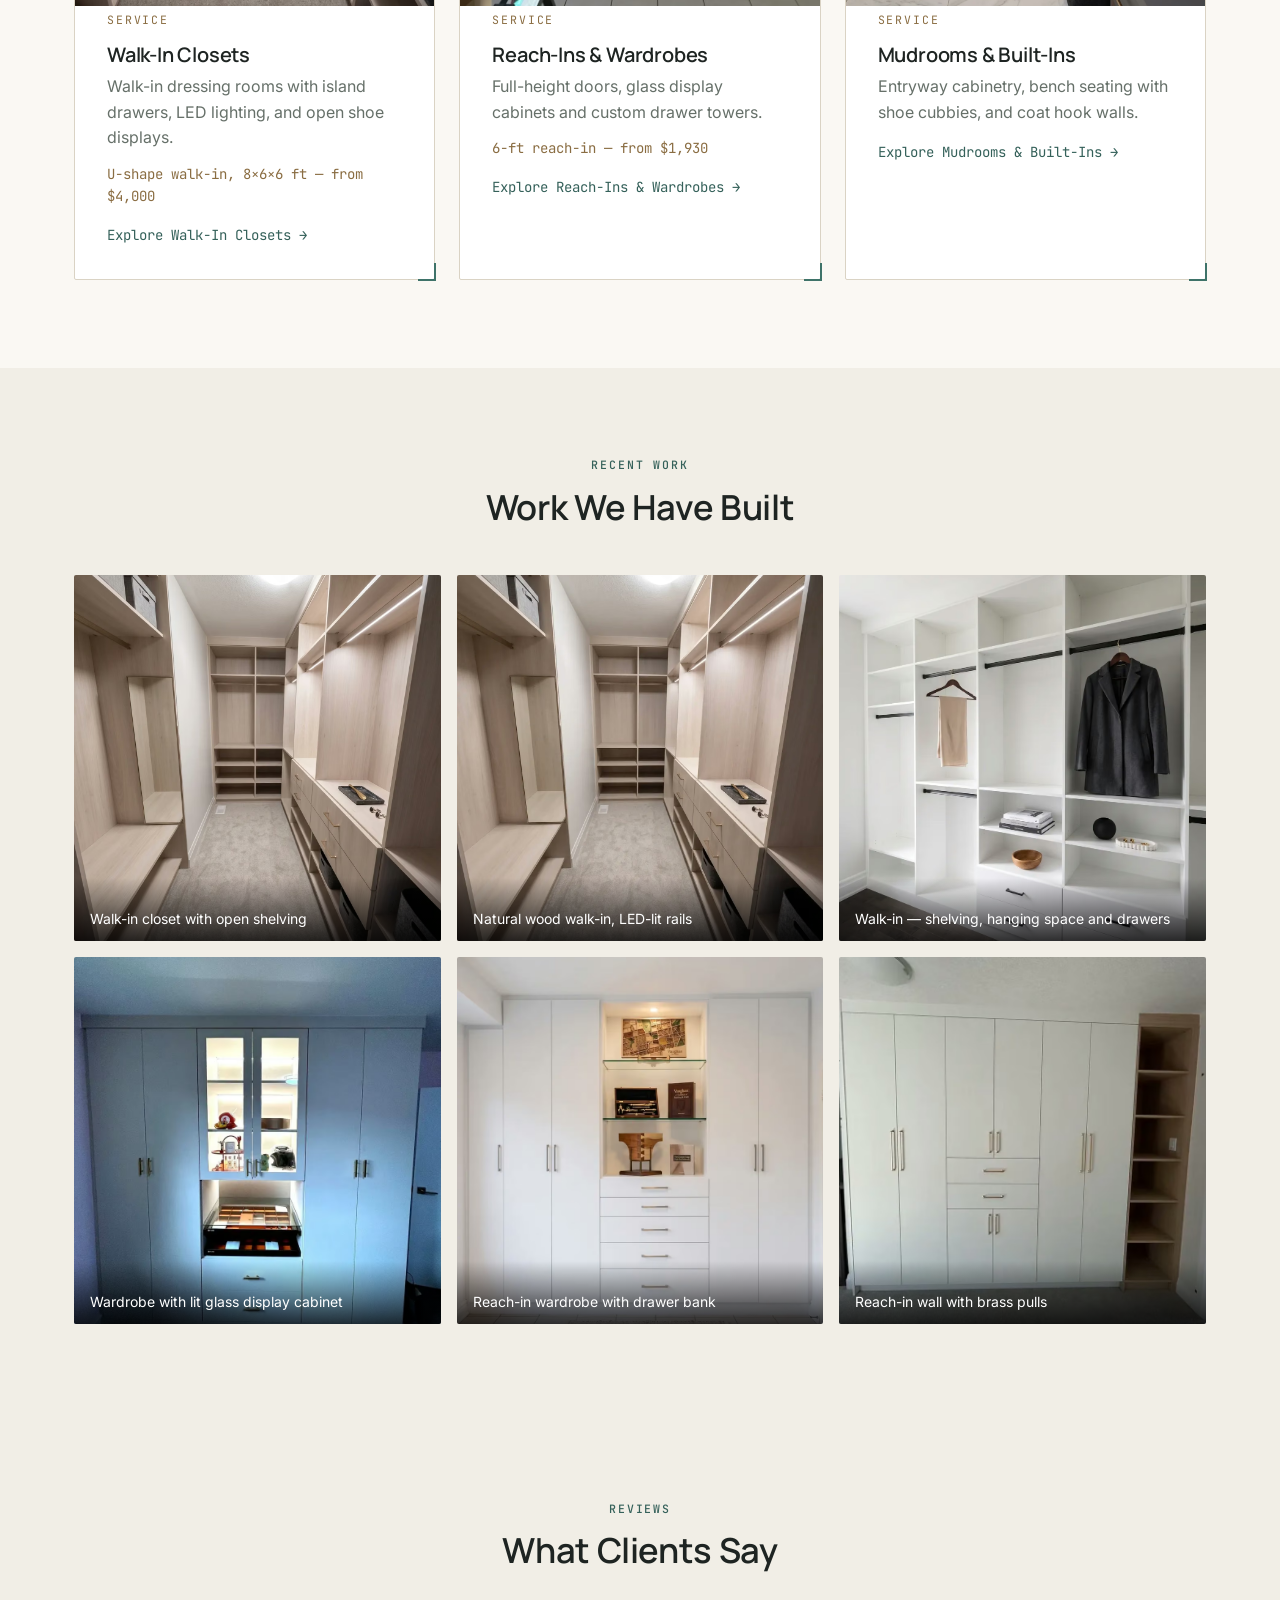
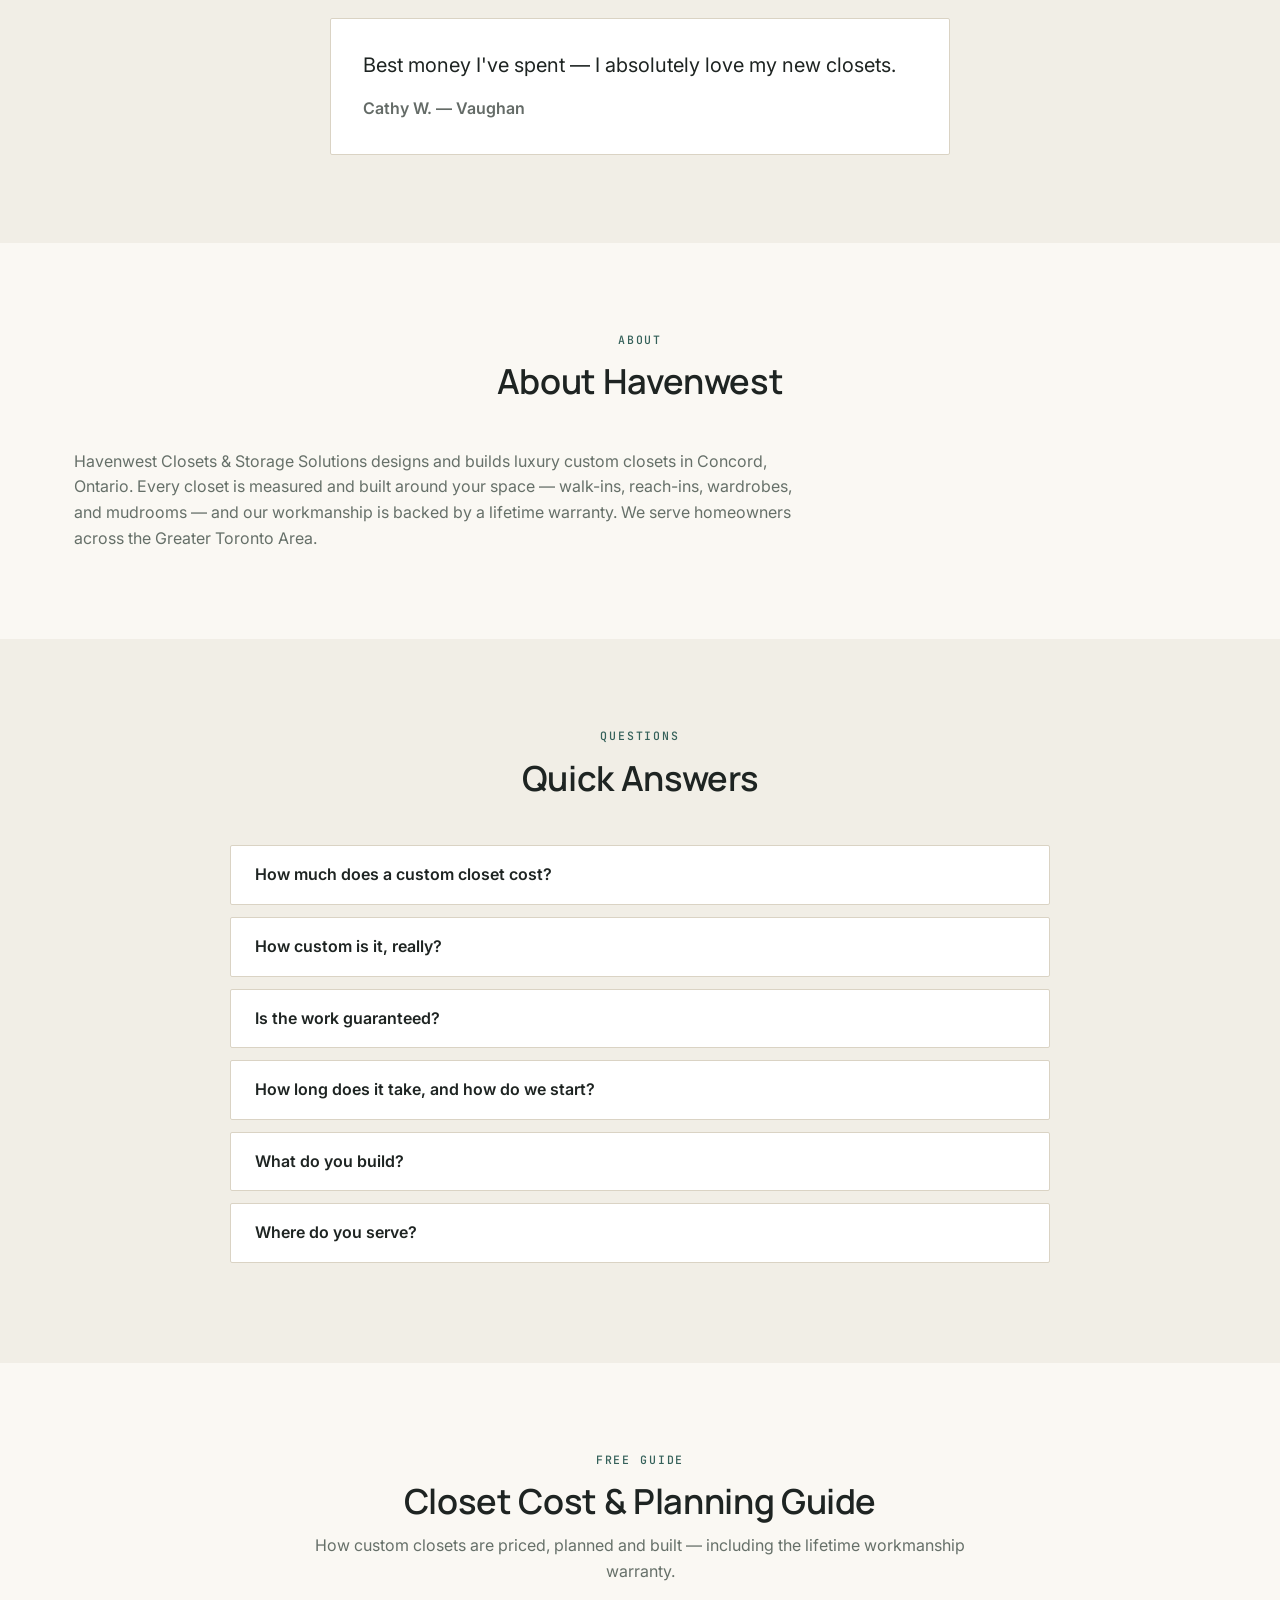
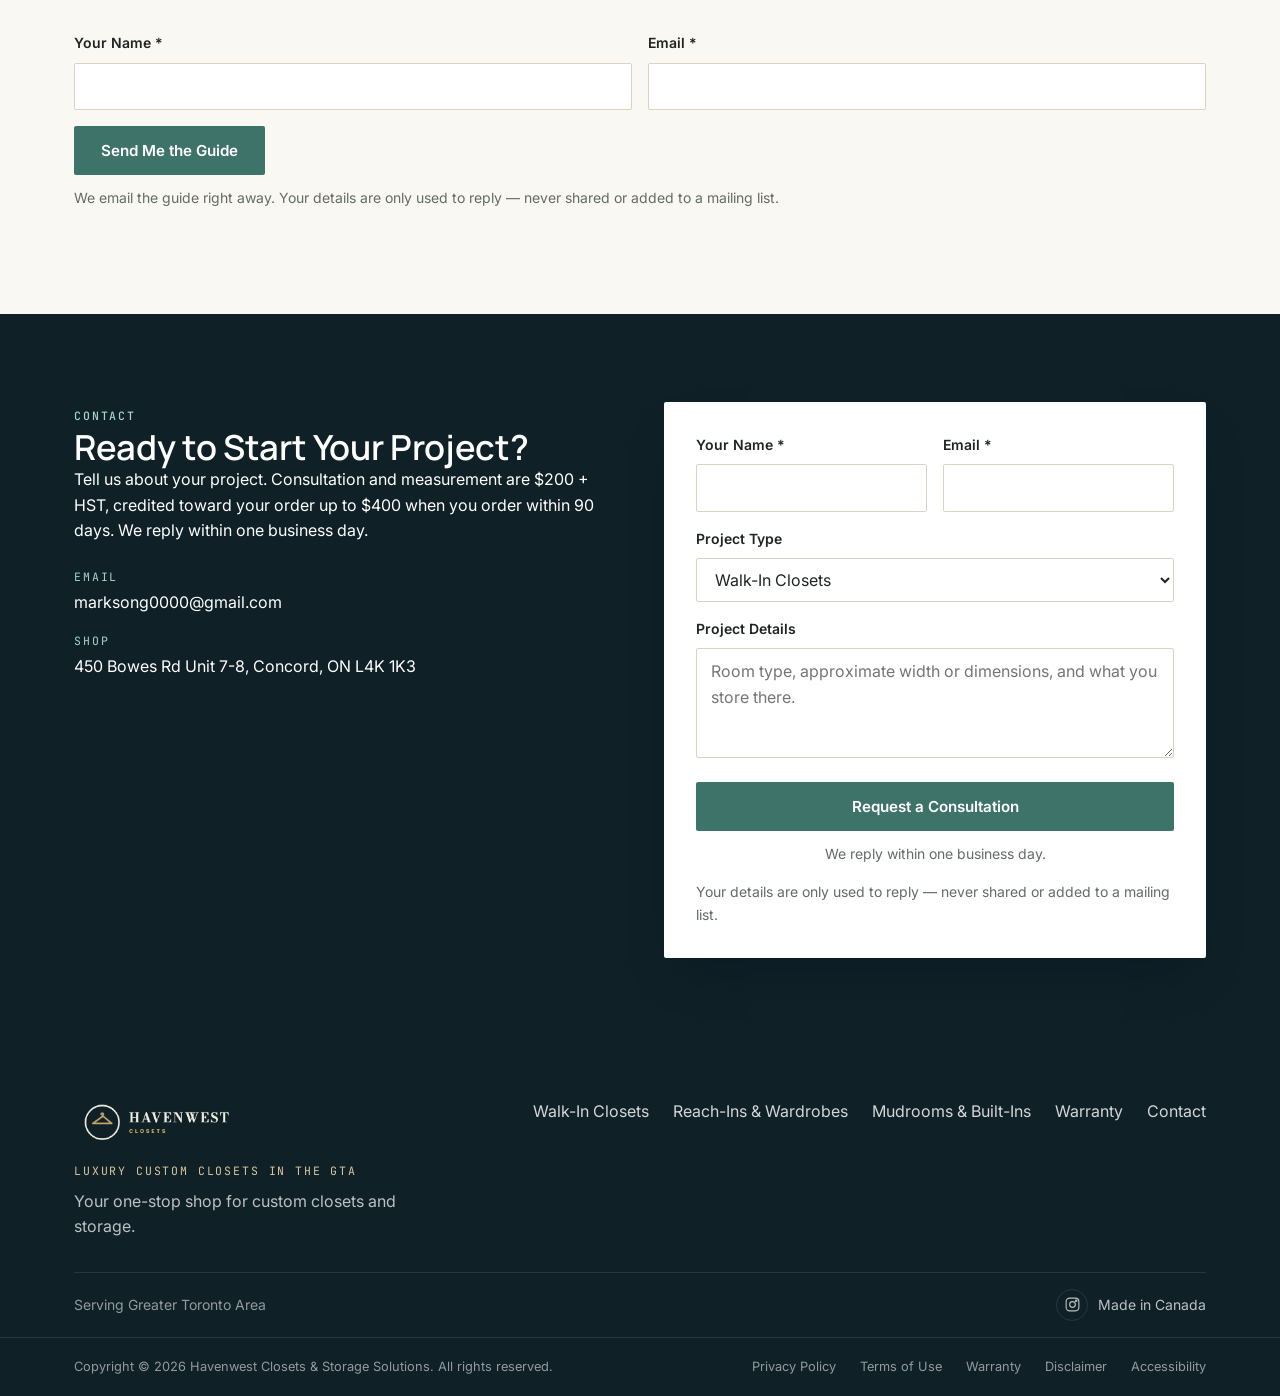
==== commit 802651d3: "Footer legal bar: Warranty link (org-5 publish #28, generator v178) Shared Newood x Havenwest lifeti" ====
--- a/index.html
+++ b/index.html
@@ -281,6 +281,7 @@
       <ul class="legal-links">
         <li><a href="privacy.html">Privacy Policy</a></li>
         <li><a href="terms.html">Terms of Use</a></li>
+        <li><a href="warranty.html">Warranty</a></li>
         <li><a href="disclaimer.html">Disclaimer</a></li>
         <li><a href="accessibility.html">Accessibility</a></li>
       </ul>
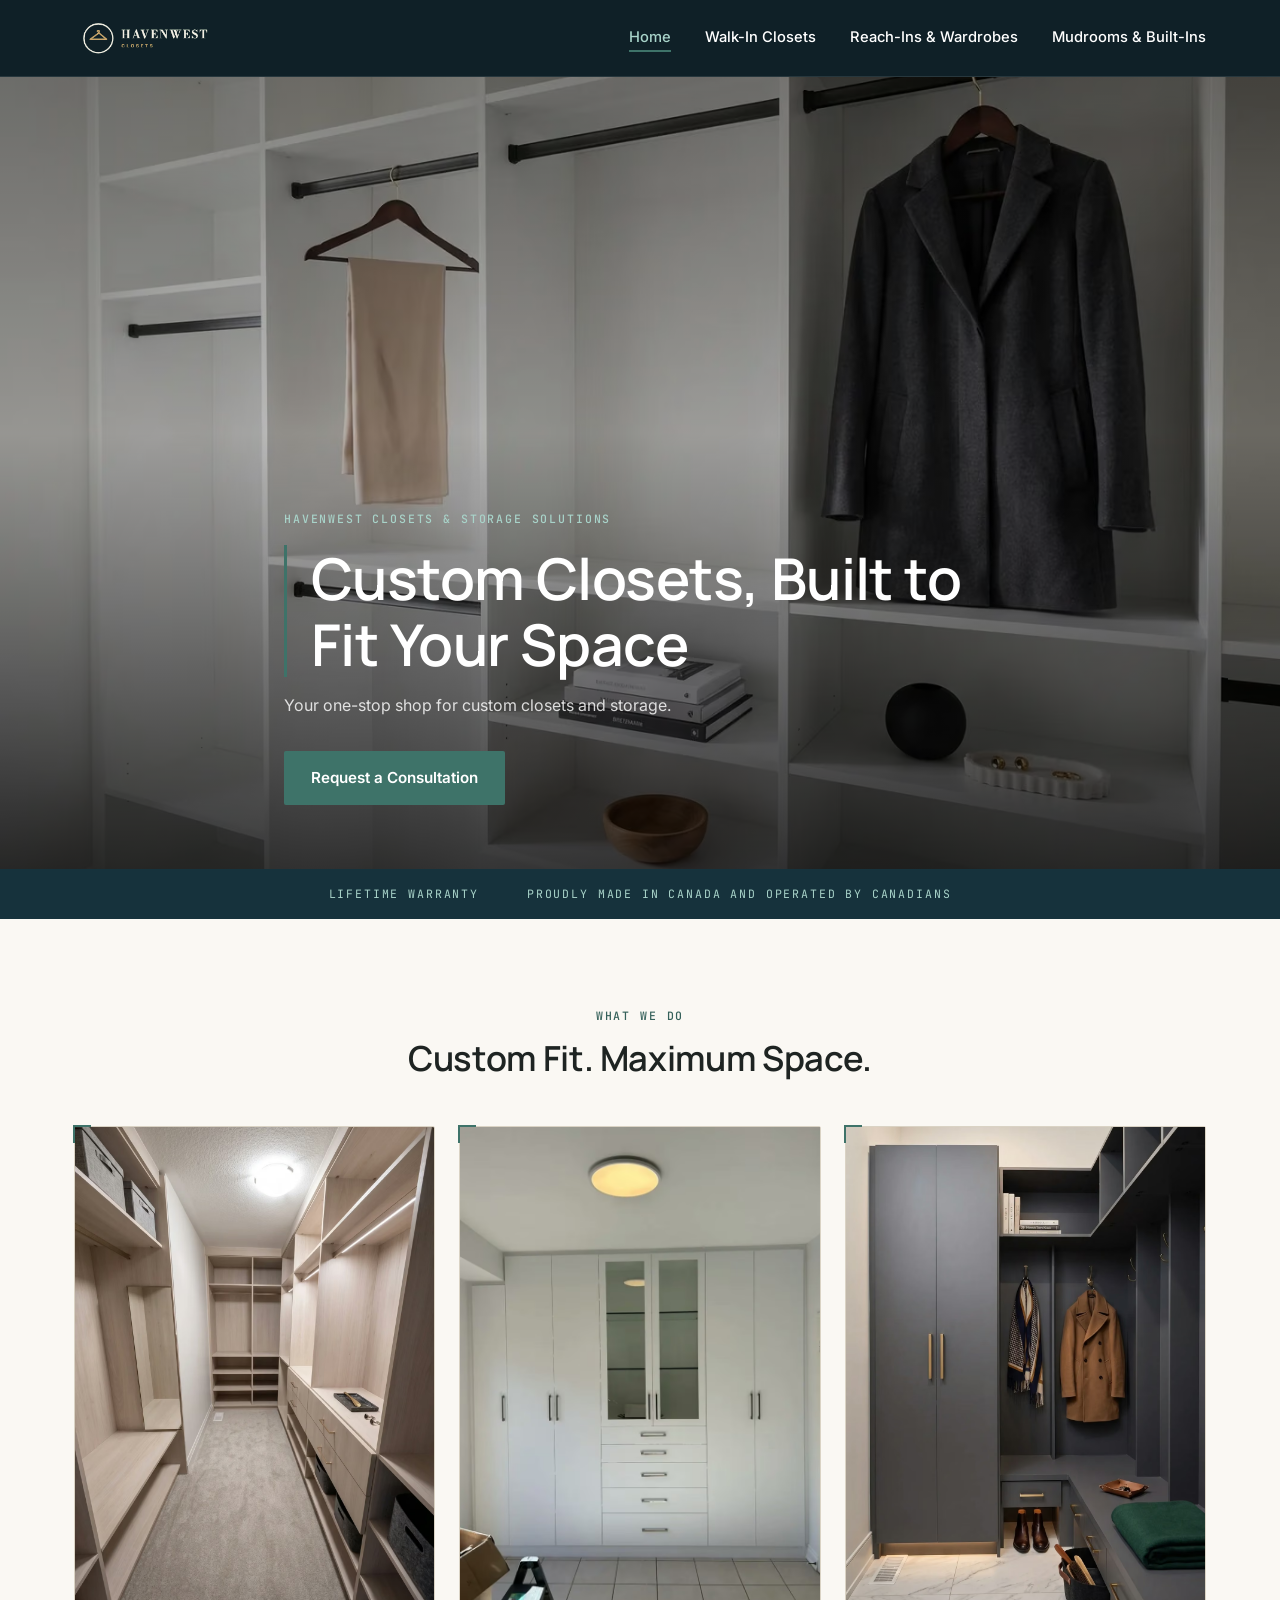
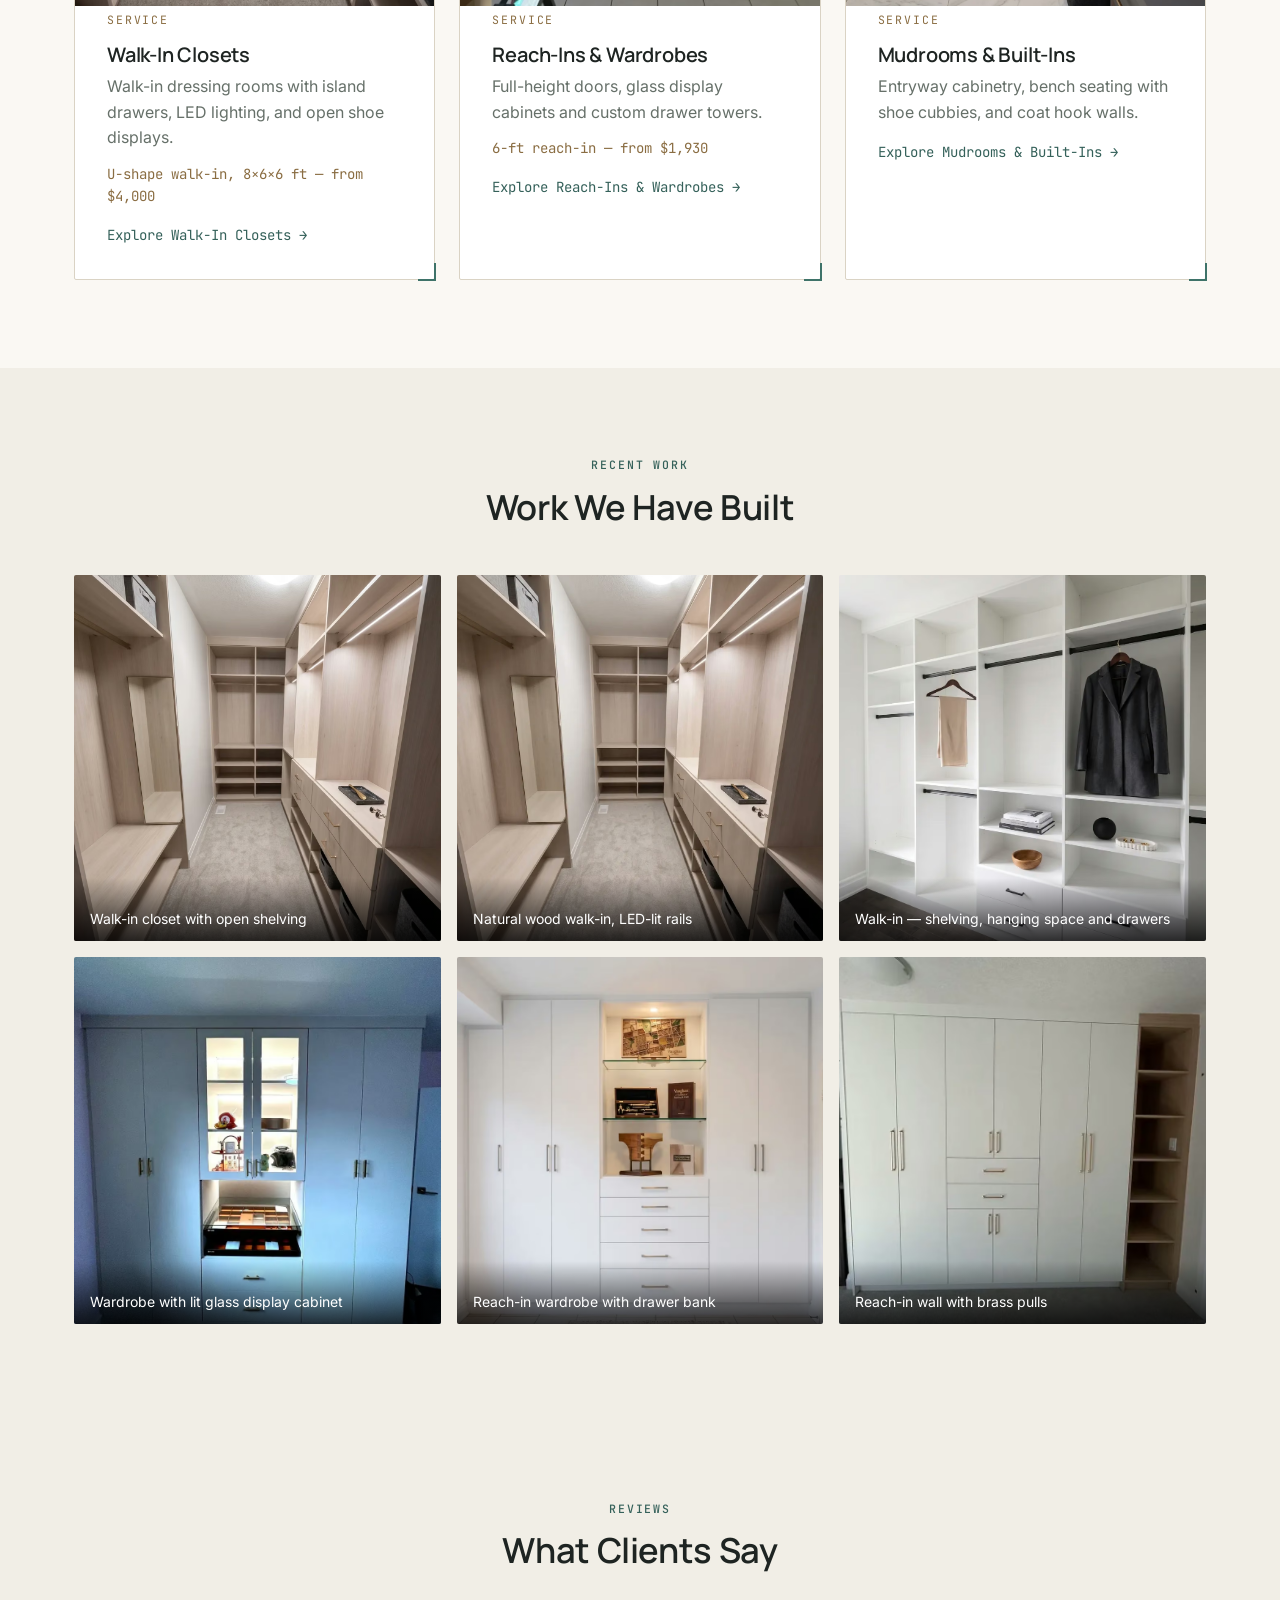
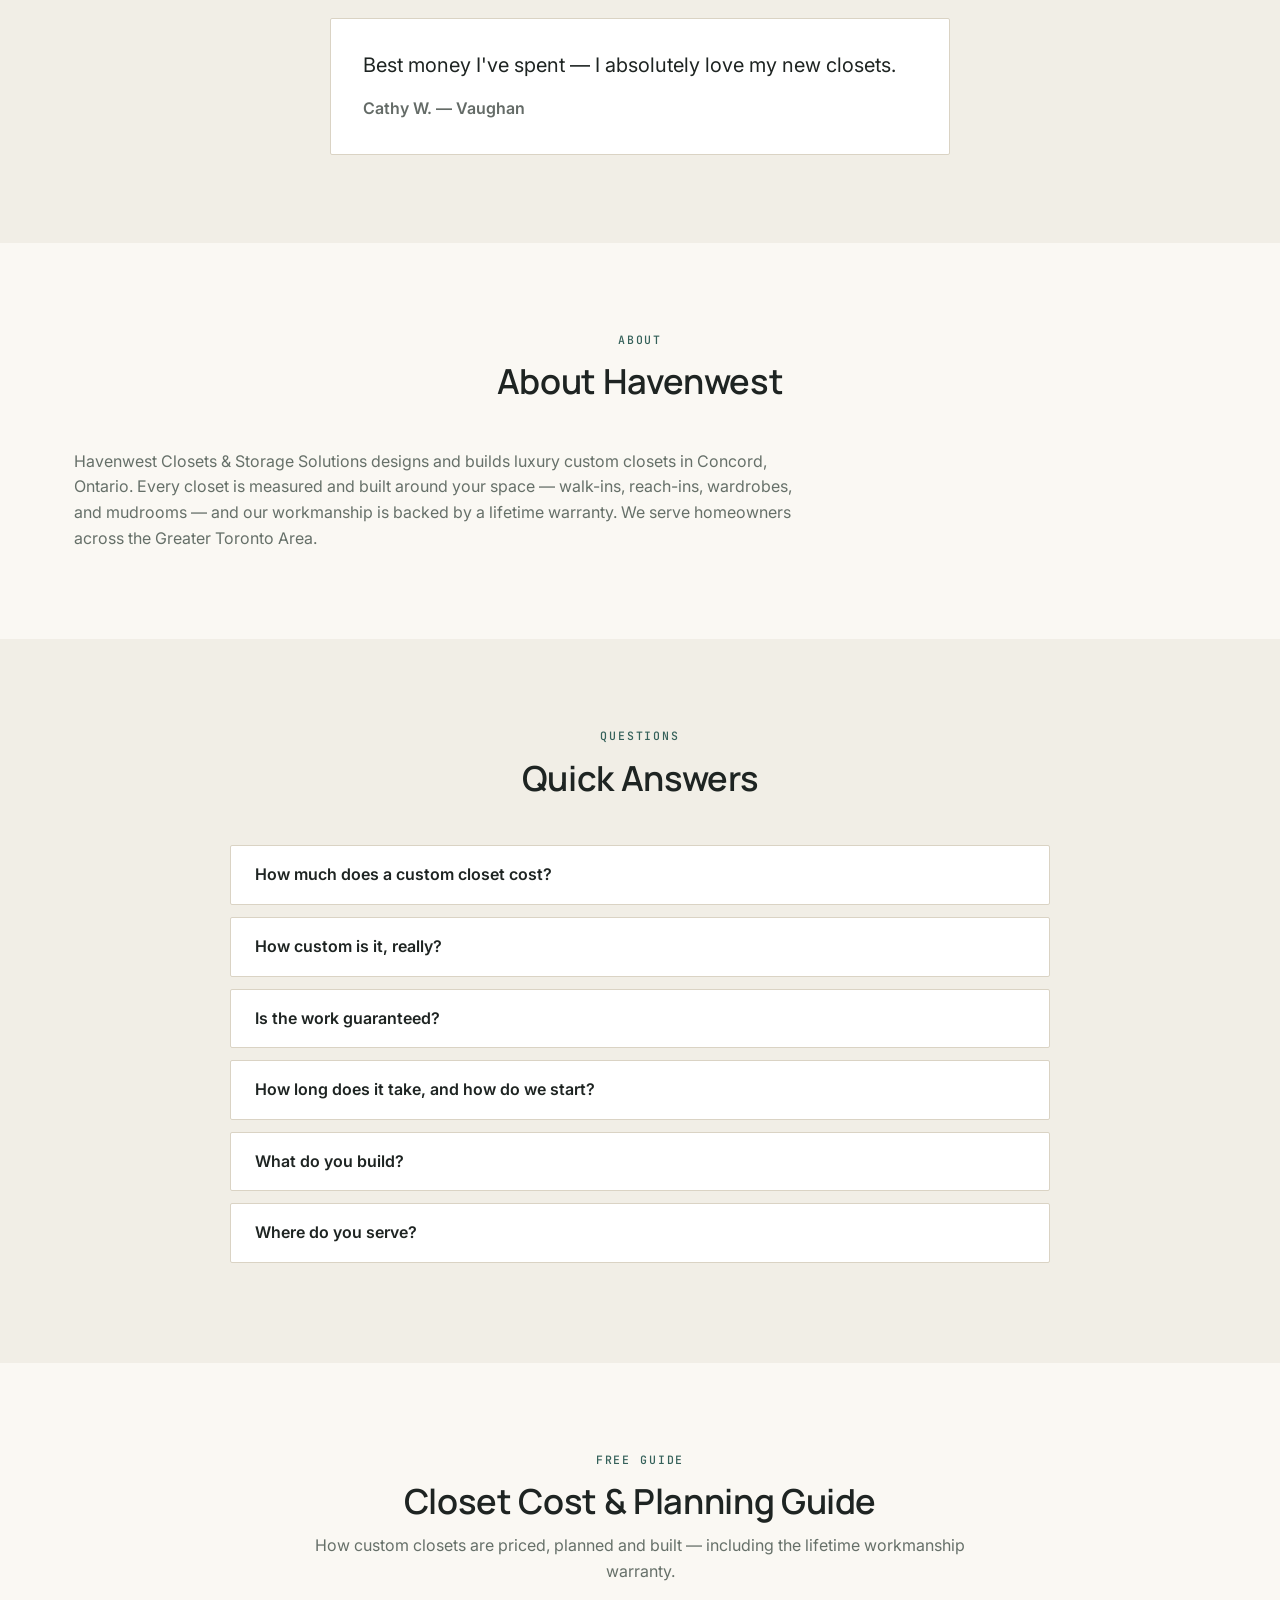
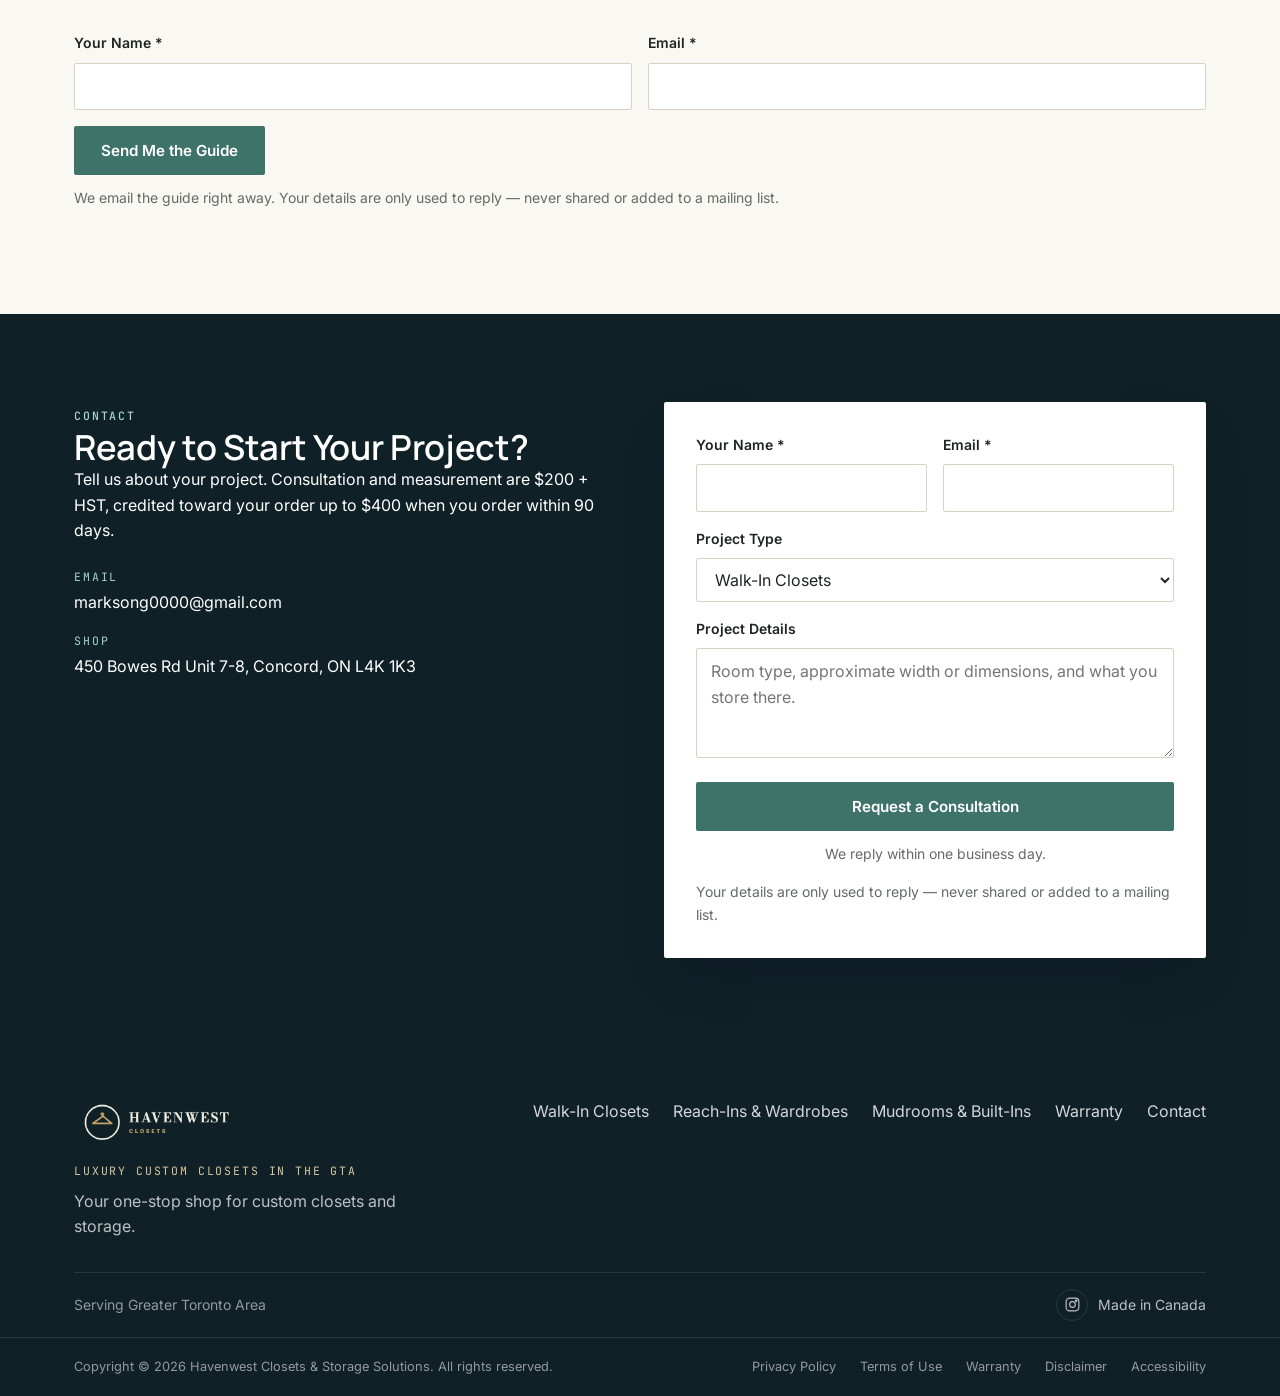
==== commit 0e6bb8ae: "Polish pass: dedupe reply promise in contact intro (org-5 publish #29) + sitemap lastmod 2026-10-29;" ====
--- a/index.html
+++ b/index.html
@@ -214,7 +214,7 @@
       <div>
         <span class="eyebrow eyebrow-light">Contact</span>
         <h2>Ready to Start Your Project?</h2>
-        <p>Tell us about your project. Consultation and measurement are $200 + HST, credited toward your order up to $400 when you order within 90 days. We reply within one business day.</p>
+        <p>Tell us about your project. Consultation and measurement are $200 + HST, credited toward your order up to $400 when you order within 90 days.</p>
         <ul class="contact-list">
           <li><span class="label">Email</span><a href="mailto:marksong0000@gmail.com">marksong0000@gmail.com</a></li>
           <li><span class="label">Shop</span>450 Bowes Rd Unit 7-8, Concord, ON L4K 1K3</li>
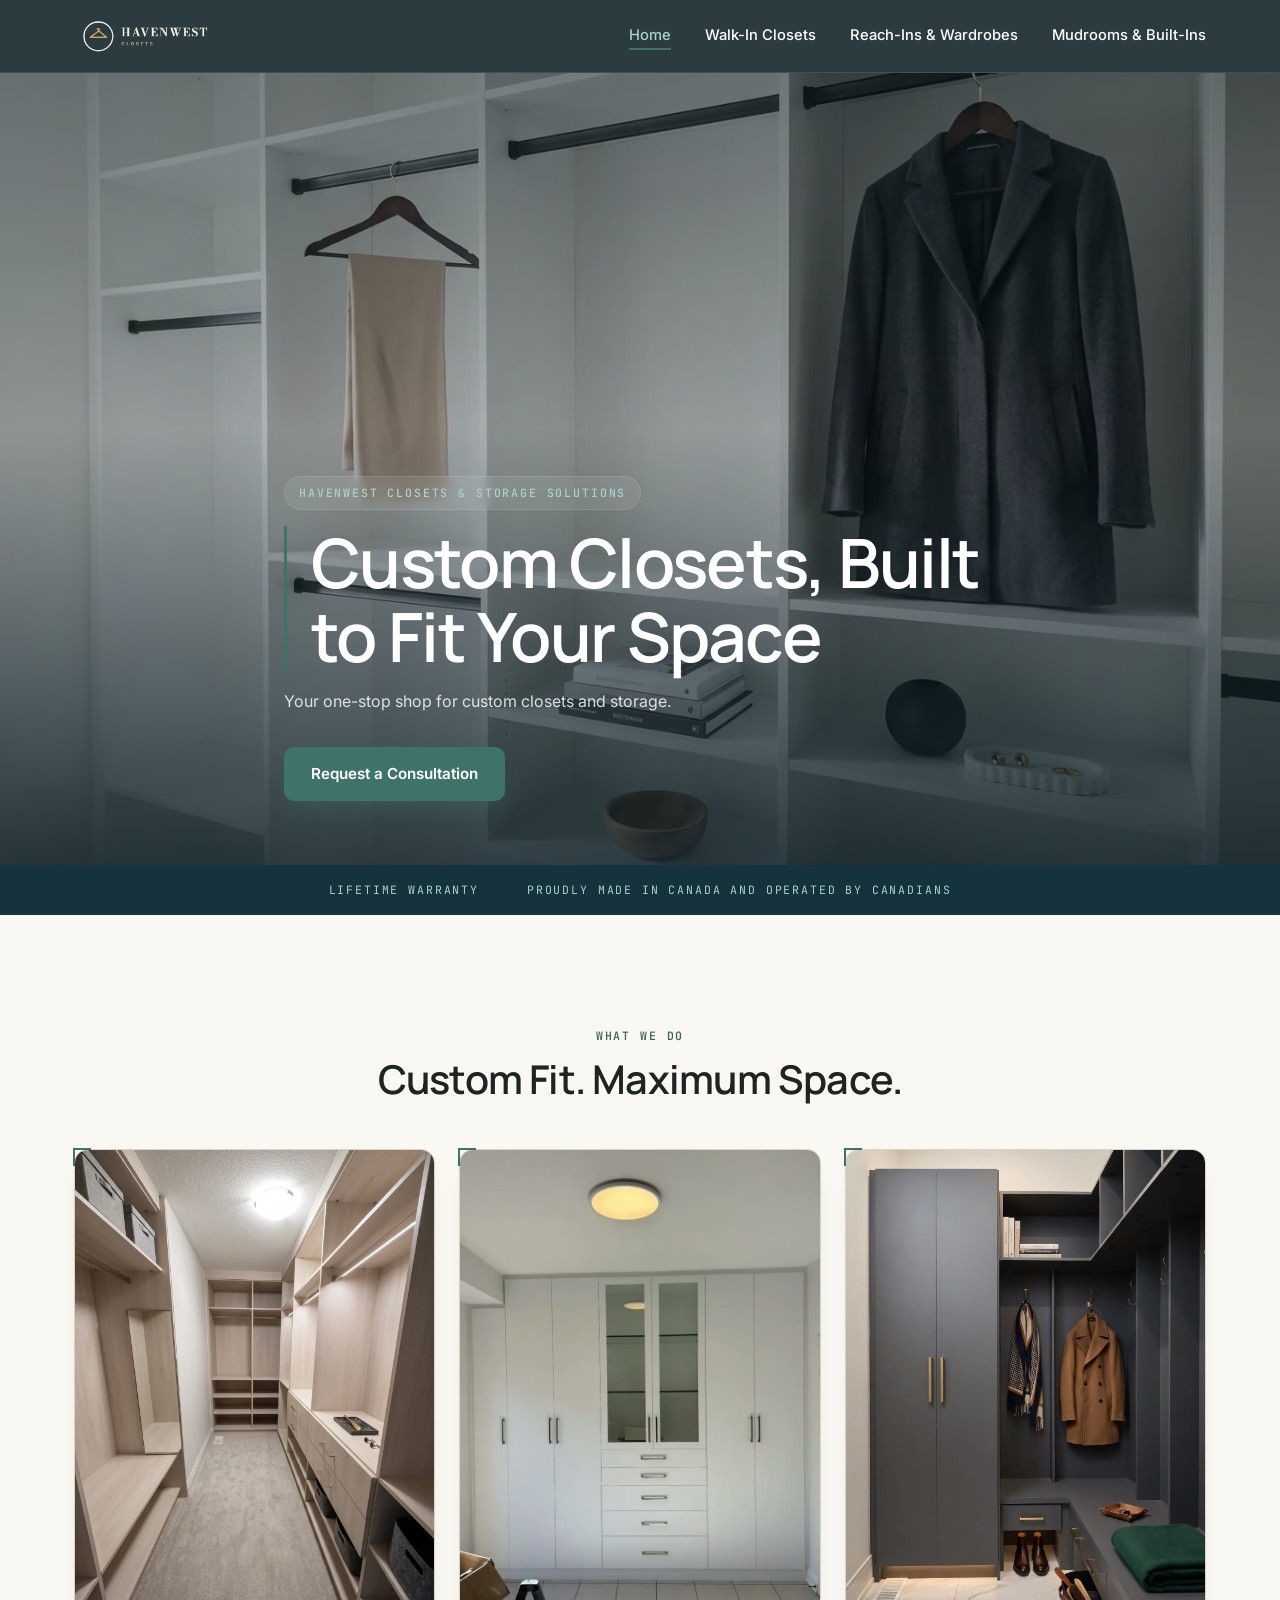
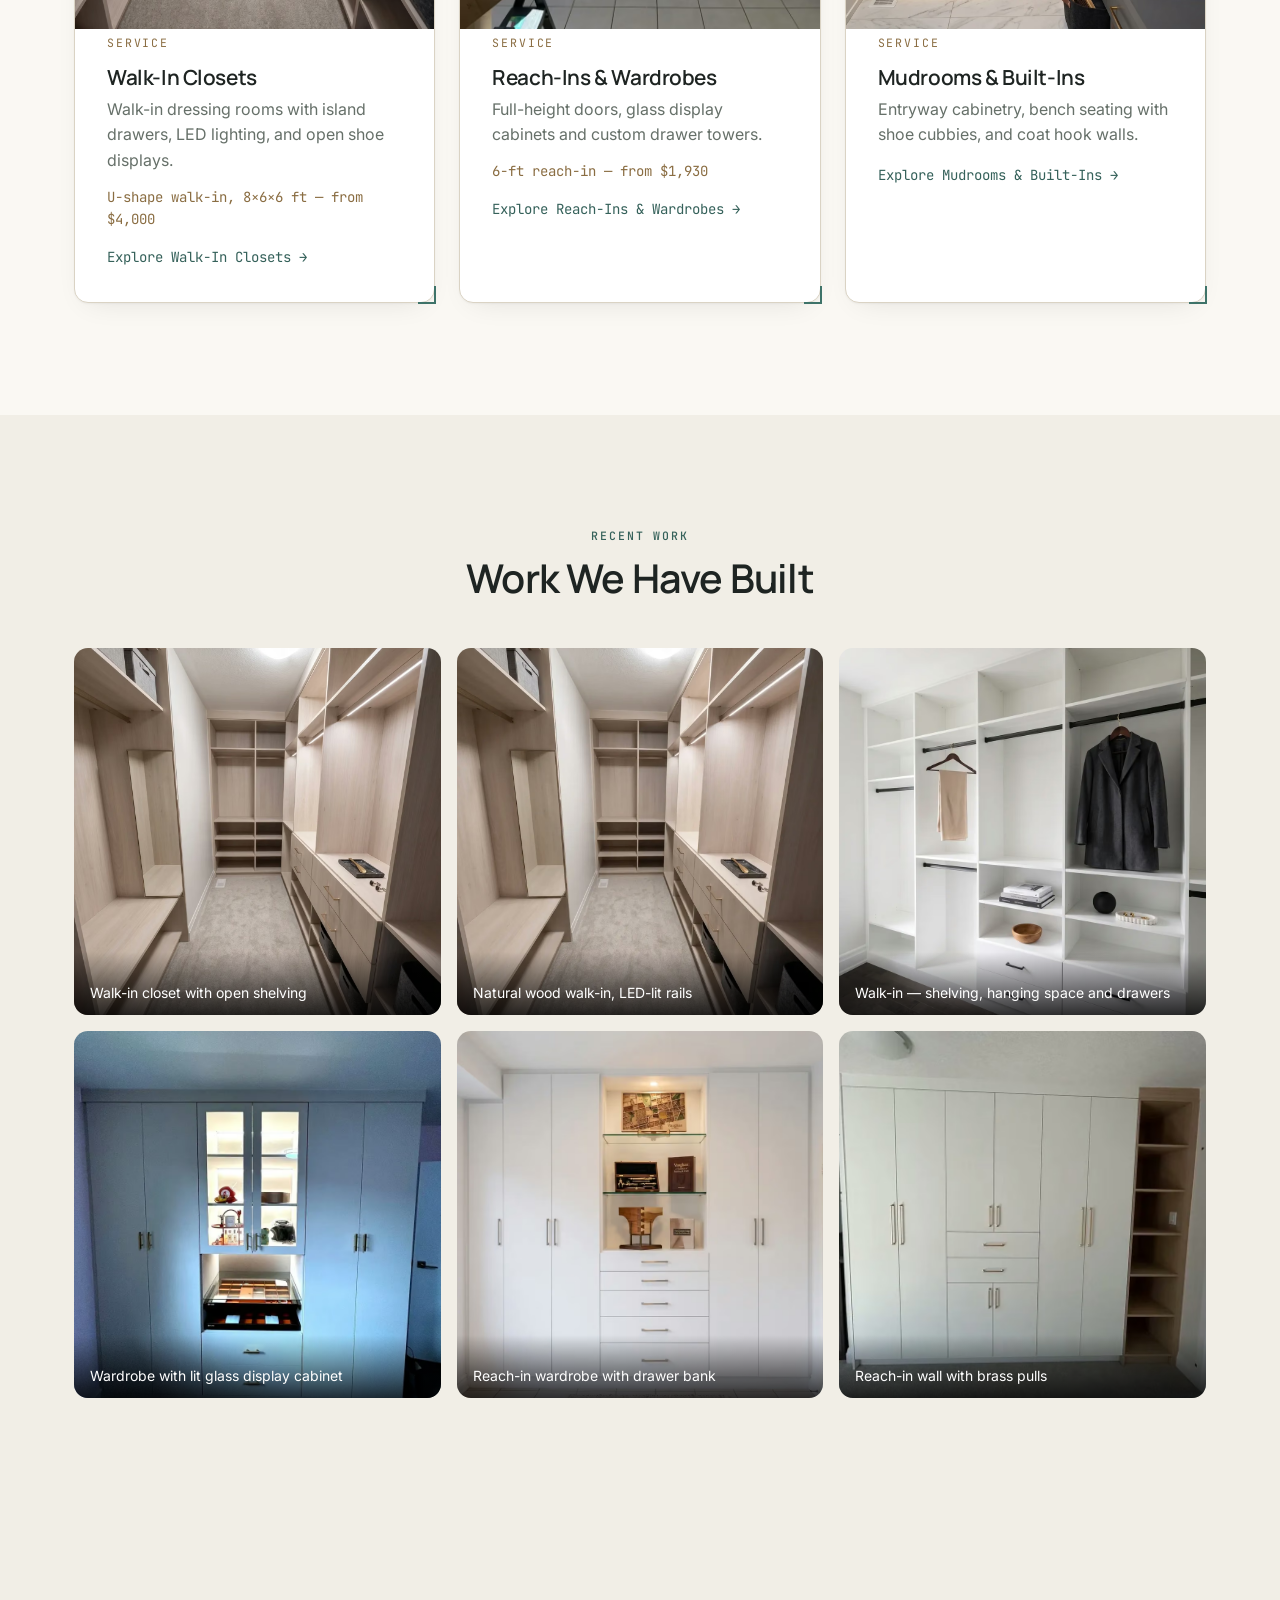
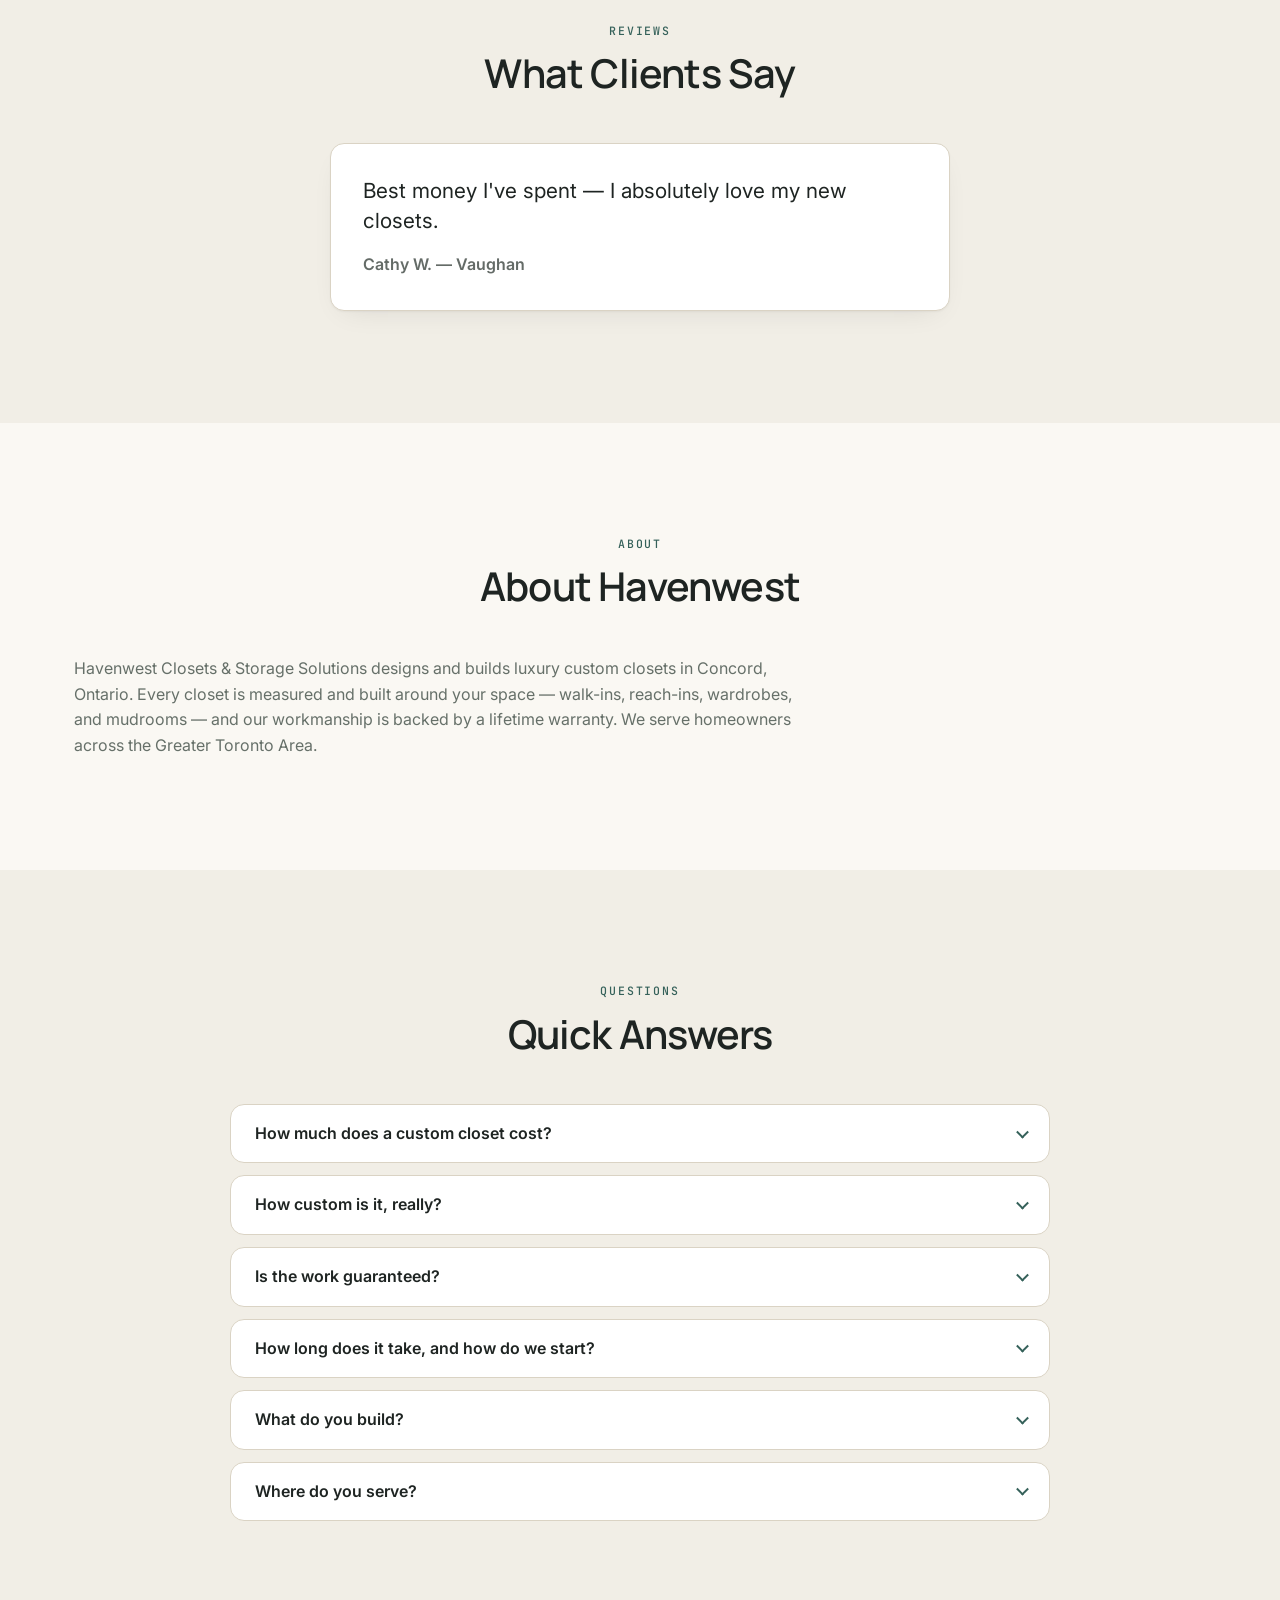
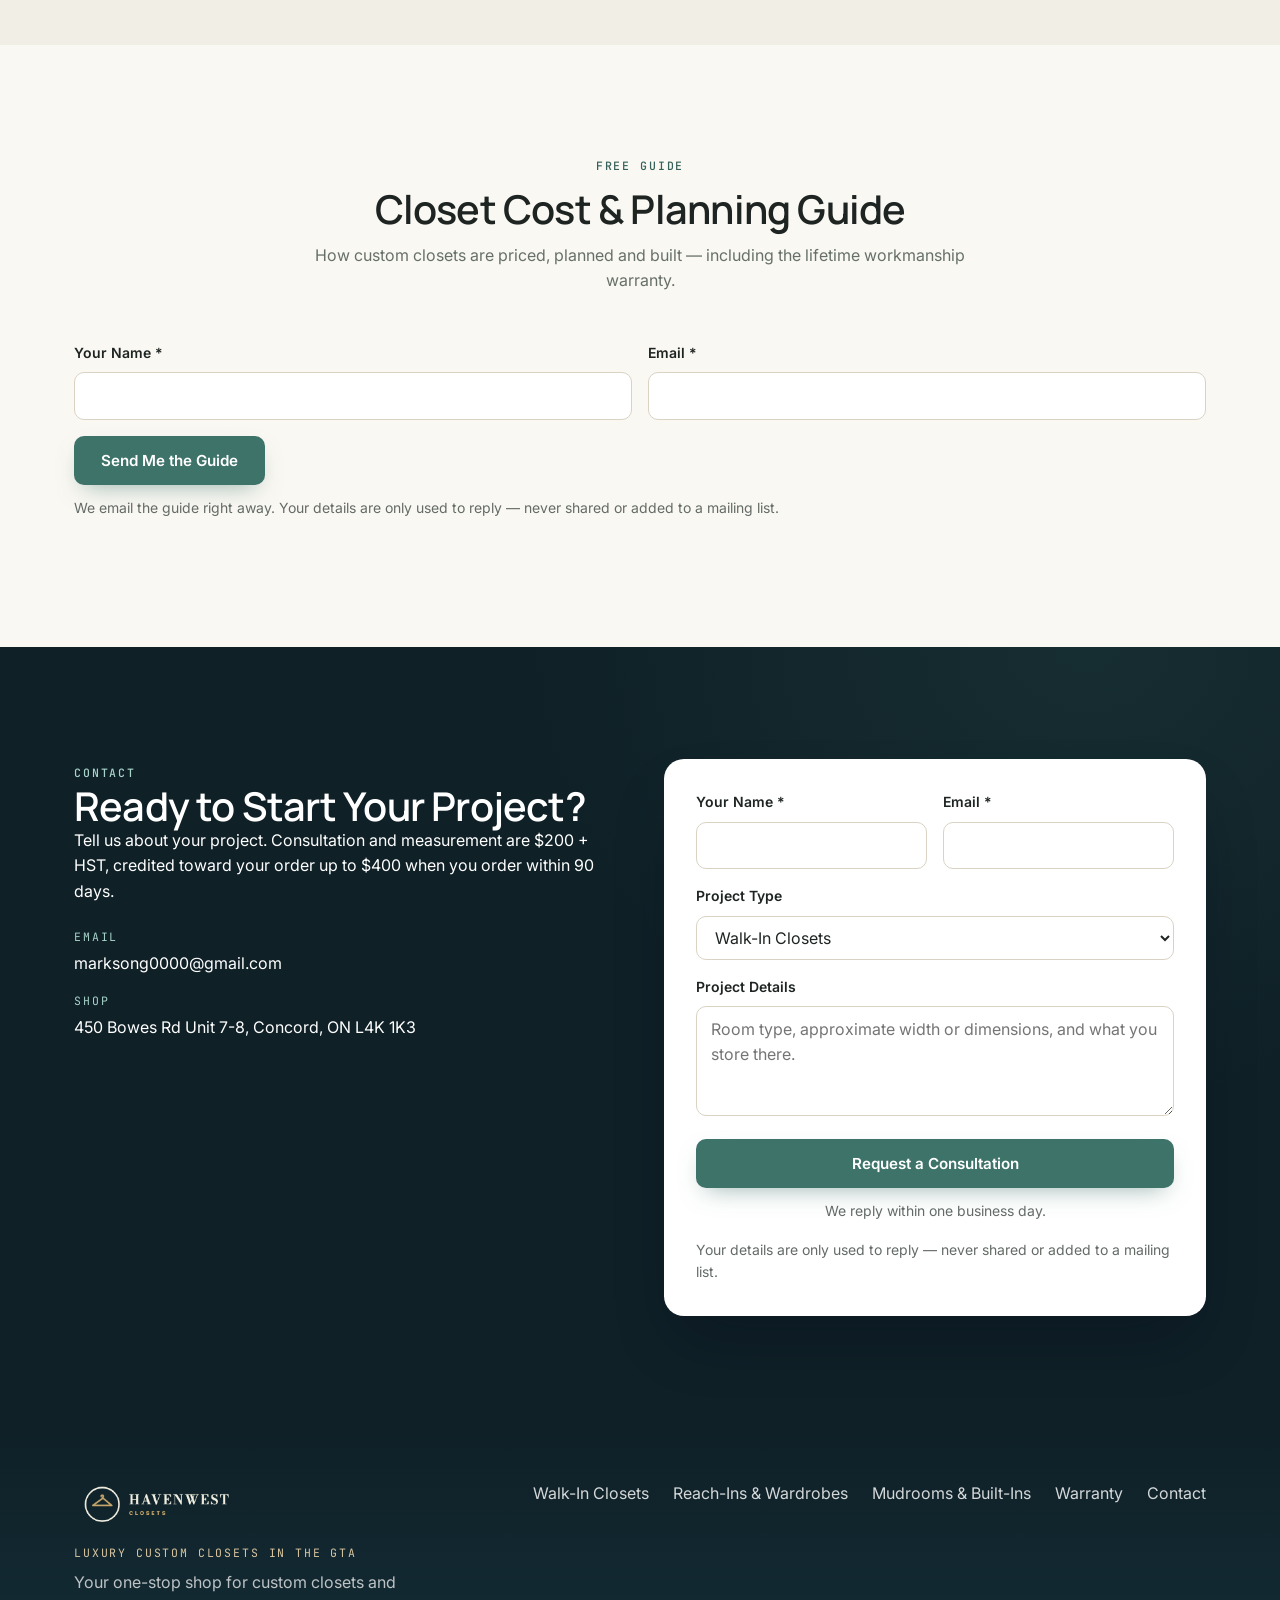
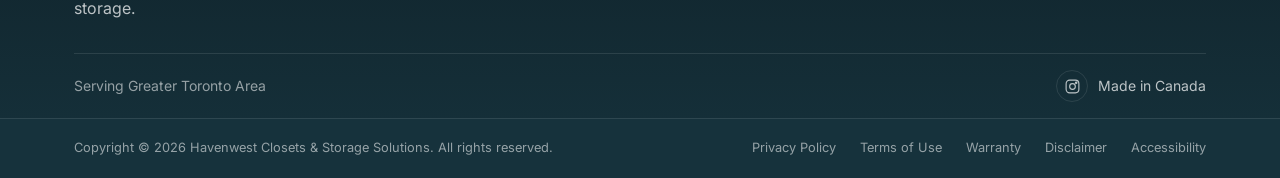
==== commit 67f6dafa: "Framework v2 modern layer (org-5 publish #30, generator v179): shared template framework skin via se" ====
--- a/index.html
+++ b/index.html
@@ -19,13 +19,13 @@
 <meta name="twitter:image" content="https://havenwestclosets.com/assets/img/og-image.webp">
 <script type="application/ld+json">{"@context": "https://schema.org", "@type": "LocalBusiness", "@id": "https://havenwestclosets.com/#business", "name": "Havenwest Closets & Storage Solutions", "url": "https://havenwestclosets.com/", "description": "Luxury custom closets in the GTA \u2014 walk-in closets, reach-in closets and mudroom built-ins, measured and built in Concord by Havenwest Closets.", "image": "https://havenwestclosets.com/assets/img/og-image.webp", "email": "marksong0000@gmail.com", "address": {"@type": "PostalAddress", "streetAddress": "450 Bowes Rd Unit 7-8", "addressLocality": "Concord", "addressRegion": "ON", "postalCode": "L4K 1K3", "addressCountry": "CA"}, "geo": {"@type": "GeoCoordinates", "latitude": 43.81389, "longitude": -79.495903}, "openingHoursSpecification": [{"@type": "OpeningHoursSpecification", "dayOfWeek": ["Monday", "Tuesday", "Wednesday", "Thursday", "Friday"], "opens": "08:00", "closes": "17:30"}, {"@type": "OpeningHoursSpecification", "dayOfWeek": "Saturday", "opens": "10:00", "closes": "15:30"}], "areaServed": [{"@type": "City", "name": "Vaughan"}, {"@type": "City", "name": "Richmond Hill"}, {"@type": "City", "name": "Markham"}, {"@type": "City", "name": "Aurora"}, {"@type": "City", "name": "Newmarket"}, {"@type": "City", "name": "Toronto"}], "sameAs": ["https://www.instagram.com/newoodmillwork/"]}</script>
 <script type="application/ld+json">{"@context": "https://schema.org", "@type": "FAQPage", "mainEntity": [{"@type": "Question", "name": "How much does a custom closet cost?", "acceptedAnswer": {"@type": "Answer", "text": "Every project is quoted individually. The in-home design & measurement is $200 + HST, paid by an emailed payment link. The fee is non-refundable, includes three rounds of drawing revisions (further rounds are $200 + HST per additional three rounds), and is credited toward your order up to $400 when you order within 90 days of paying the fee. After the measurement you get a written quote, no obligation. Prices shown are estimates; the final price is confirmed in a written quote after the site measure."}}, {"@type": "Question", "name": "How custom is it, really?", "acceptedAnswer": {"@type": "Answer", "text": "Fully. Every unit is built in our Concord shop to your room's exact dimensions \u2014 never fixed-size modules."}}, {"@type": "Question", "name": "Is the work guaranteed?", "acceptedAnswer": {"@type": "Answer", "text": "Yes \u2014 a lifetime workmanship warranty for as long as you own your home. Full terms are on our warranty page."}}, {"@type": "Question", "name": "How long does it take, and how do we start?", "acceptedAnswer": {"@type": "Answer", "text": "Book a consultation; we measure and design, build in Concord, then install. Most projects take a few weeks, confirmed in writing."}}, {"@type": "Question", "name": "What do you build?", "acceptedAnswer": {"@type": "Answer", "text": "Custom walk-in closets, reach-in closets & wardrobes, and mudrooms & built-ins \u2014 measured and built around your space, so no inch goes to waste."}}, {"@type": "Question", "name": "Where do you serve?", "acceptedAnswer": {"@type": "Answer", "text": "We design and build in Concord, Ontario and serve homeowners across the Greater Toronto Area."}}]}</script>
-<meta name="theme-color" content="#0F2027">
+<meta name="theme-color" content="#0F2027"><!-- ★ REPLACE: match --brand-dark in styles.css -->
 <link rel="icon" href="assets/favicon.svg" type="image/svg+xml">
 <link rel="apple-touch-icon" href="assets/apple-touch-icon.png">
 <link rel="preconnect" href="https://fonts.googleapis.com">
 <link rel="preconnect" href="https://fonts.gstatic.com" crossorigin>
 <link href="https://fonts.googleapis.com/css2?family=Inter:wght@400;500;600&family=JetBrains+Mono:wght@500&family=Manrope:wght@500;600;700&display=swap" rel="stylesheet">
-<link rel="stylesheet" href="styles.min.css?v=ds8">
+<link rel="stylesheet" href="styles.min.css?v=ds9">
 <link rel="preload" as="image" href="assets/img/walkin-hero-web.avif" type="image/avif" fetchpriority="high">
 <link rel="preload" as="image" href="assets/img/walkin-hero-web.webp" type="image/webp" fetchpriority="high">
 </head>
@@ -35,7 +35,7 @@
 <!-- ══ HEADER — copy-pasted on every page; edit all pages together ══ -->
 <header class="site-header">
   <div class="wrap header-inner">
-    <a class="brand" href="index.html" aria-label="Havenwest Closets &amp; Storage Solutions — home">
+    <a class="brand" href="index.html" aria-label="Havenwest Closets &amp; Storage Solutions — home"><!-- ★ REPLACE: logo + name -->
       <img src="assets/logo.png" alt="Havenwest Closets &amp; Storage Solutions" width="142" height="48">
     </a>
     <nav class="main-nav" id="mainNav" aria-label="Main">
@@ -53,7 +53,7 @@
 <main id="main">
   <!-- ══ HERO ══ -->
   <section class="hero">
-    <div class="hero-media"><picture><source type="image/avif" srcset="assets/img/walkin-hero-web.avif"><img src="assets/img/walkin-hero-web.webp" alt="White walk-in closet with hanging rails, open shelves and drawers" width="1424" height="1900" fetchpriority="high" decoding="async"></picture></div>
+    <div class="hero-media"><picture><source type="image/avif" srcset="assets/img/walkin-hero-web.avif"><img src="assets/img/walkin-hero-web.webp" alt="White walk-in closet with hanging rails, open shelves and drawers" width="1424" height="1900" fetchpriority="high" decoding="async"></picture><!-- ★ REPLACE: real hero photo, 1600×1100 or larger --></div>
     <div class="hero-scrim"></div>
     <div class="wrap hero-inner">
       <span class="eyebrow eyebrow-light">HAVENWEST CLOSETS &amp; STORAGE SOLUTIONS</span>
@@ -216,7 +216,7 @@
         <h2>Ready to Start Your Project?</h2>
         <p>Tell us about your project. Consultation and measurement are $200 + HST, credited toward your order up to $400 when you order within 90 days.</p>
         <ul class="contact-list">
-          <li><span class="label">Email</span><a href="mailto:marksong0000@gmail.com">marksong0000@gmail.com</a></li>
+          <li><span class="label">Email</span><a href="mailto:marksong0000@gmail.com">marksong0000@gmail.com</a></li><!-- ★ REPLACE -->
           <li><span class="label">Shop</span>450 Bowes Rd Unit 7-8, Concord, ON L4K 1K3</li>
         </ul>
       </div>
@@ -255,7 +255,7 @@
   <div class="wrap">
     <div class="footer-top">
       <div class="footer-brand">
-        <img src="assets/logo.png" alt="Havenwest Closets &amp; Storage Solutions" width="165" height="56">
+        <img src="assets/logo.png" alt="Havenwest Closets &amp; Storage Solutions" width="165" height="56"><!-- ★ REPLACE -->
         <p class="footer-sub">Luxury Custom Closets in the GTA</p>
         <p class="footer-tagline">Your one-stop shop for custom closets and storage.</p>
       </div>
@@ -296,6 +296,6 @@
 </div>
 
 <script>(function(){try{var d=JSON.stringify({token:"GUEtFDpJ-9UU24VtsFzQdSA0QB8_mXvM",path:location.pathname,ref:document.referrer||""});if(navigator.sendBeacon){navigator.sendBeacon("https://crm.newoodmillwork.com/api/website/hit/",new Blob([d],{type:"text/plain"}))}}catch(e){}})();</script>
-<script src="script.min.js?v=ds8"></script>
+<script src="script.min.js?v=ds9"></script>
 </body>
 </html>
--- a/styles.min.css
+++ b/styles.min.css
@@ -1 +1,2 @@
-:root{--brand-dark:#0F2027;--brand-dark-2:#16323C;--brand-accent:#3E7369;--brand-accent-deep:#35615A;--brand-accent-light:#A8D3C9;--brand-metal:#B08D5B;--brand-metal-text:#8A6D42;--brand-metal-light:#D9C5A0;--paper:#FAF8F3;--paper-soft:#F1EEE6;--ink:#1E2422;--ink-soft:#667069;--ink-faint:#646B67;--line:#DAD3C4;--header-bg:var(--brand-dark);--header-text:#FFFFFF}:root{--font-display:"Manrope",-apple-system,"Segoe UI",Helvetica,Arial,sans-serif;--font-body:"Inter",-apple-system,"Segoe UI",Helvetica,Arial,sans-serif;--font-mono:"JetBrains Mono",ui-monospace,Menlo,monospace;--text-hero:clamp(2.1rem,4vw + 1rem,3.6rem);--text-h2:clamp(1.6rem,1.2vw + 1.2rem,2.2rem);--text-h3:1.25rem;--text-lead:1.15rem;--text-body:1rem;--text-button:.95rem;--text-small:.875rem;--text-eyebrow:.72rem;--leading-heading:1.15;--leading-body:1.6;--space-1:4px;--space-2:8px;--space-3:12px;--space-4:16px;--space-5:24px;--space-6:32px;--space-7:48px;--space-8:64px;--section-pad:clamp(56px,8vw,88px);--card-pad:32px;--max:1180px;--radius:2px;--shadow-1:0 10px 25px -5px rgba(2,6,23,.05),0 8px 10px -6px rgba(2,6,23,.01);--shadow-2:0 20px 25px -5px rgba(2,6,23,.10),0 10px 10px -5px rgba(2,6,23,.04);--shadow-3:0 24px 48px -12px rgba(2,6,23,.18);--ease:cubic-bezier(.22,.61,.36,1);--dur:.25s;--on-dark:#fff;--on-dark-82:rgba(255,255,255,.82);--on-dark-72:rgba(255,255,255,.72);--on-dark-55:rgba(255,255,255,.55);--on-dark-38:rgba(255,255,255,.38);--line-dark:rgba(255,255,255,.10);--white:#fff;--error:#A83D2E;--success:#256B2F;--scrim:linear-gradient(to top,rgba(0,0,0,.78),rgba(0,0,0,.28) 55%,rgba(0,0,0,.45))}*,::after,::before{box-sizing:border-box;margin:0;padding:0}html{scroll-behavior:smooth;scroll-padding-top:88px}body{font-family:var(--font-body);font-size:var(--text-body);line-height:var(--leading-body);color:var(--ink-soft);background:var(--paper);overflow-x:hidden}img{max-width:100%;display:block}a{color:var(--brand-accent-deep);text-decoration:none}h1,h2,h3{font-family:var(--font-display);color:var(--ink);line-height:var(--leading-heading);font-weight:600;letter-spacing:-.01em}h2{font-size:var(--text-h2)}h3{font-size:var(--text-h3)}.wrap{max-width:var(--max);margin:0 auto;padding:0 var(--space-5)}section{padding:var(--section-pad) 0}.section-soft{background:var(--paper-soft)}:focus-visible{outline:2px solid var(--brand-accent);outline-offset:2px}.skip-link{position:absolute;left:var(--space-4);top:-100px;background:var(--brand-dark);color:var(--on-dark);padding:var(--space-2) var(--space-4);border-radius:0 0 var(--radius) 0;z-index:100}.skip-link:focus{top:0;color:var(--on-dark)}.eyebrow{font-family:var(--font-mono);font-size:var(--text-eyebrow);font-weight:500;text-transform:uppercase;letter-spacing:.16em;color:var(--brand-accent-deep)}.eyebrow-light{color:var(--brand-accent-light)}.lead{font-size:var(--text-lead)}.section-header{max-width:680px;margin:0 auto var(--space-7);text-align:center}.section-header .eyebrow{display:block;margin-bottom:var(--space-3)}.section-header p{margin-top:var(--space-3)}.btn{display:inline-block;padding:14px 26px;font-size:var(--text-button);font-weight:600;font-family:var(--font-body);border-radius:var(--radius);border:1px solid transparent;cursor:pointer;transition:transform var(--dur) var(--ease),background var(--dur),color var(--dur),border-color var(--dur)}.btn:hover{transform:translateY(-1px)}.btn-primary{background:var(--brand-accent);color:var(--white)}.btn-primary:hover{background:var(--brand-accent-deep);color:var(--white)}.btn-ghost{background:0 0;color:var(--on-dark);border-color:var(--on-dark-55)}.btn-ghost:hover{border-color:var(--on-dark);color:var(--on-dark)}.site-header{position:sticky;top:0;z-index:50;background:var(--header-bg);color:var(--header-text);border-bottom:1px solid var(--line-dark)}.header-inner{display:flex;align-items:center;justify-content:space-between;gap:var(--space-5);height:76px}.brand{display:flex;align-items:center;gap:var(--space-3);color:var(--header-text)}.brand img{height:48px;width:auto}.brand-name{font-family:var(--font-display);font-weight:700;font-size:1.05rem;line-height:1.1}.main-nav{display:flex;gap:34px}.main-nav a{color:var(--header-text);font-size:.92rem;font-weight:500;white-space:nowrap}.main-nav a.active,.main-nav a:hover{color:var(--brand-accent-light)}.main-nav a.active{box-shadow:0 2px 0 var(--brand-accent)}.nav-toggle{display:none;background:0 0;border:0;cursor:pointer;padding:var(--space-2)}.nav-toggle span{display:block;width:24px;height:2px;background:var(--header-text);margin:5px 0;transition:transform var(--dur),opacity var(--dur)}.hero{position:relative;padding:0;min-height:88vh;display:flex;align-items:flex-end;background:var(--brand-dark);color:var(--on-dark)}.hero-media{position:absolute;inset:0}.hero-media img{width:100%;height:100%;object-fit:cover}.hero-scrim{position:absolute;inset:0;background:var(--scrim)}.hero-inner{position:relative;max-width:760px;padding:120px var(--space-5) var(--space-8)}.hero h1{font-size:var(--text-hero);color:var(--on-dark);border-left:3px solid var(--brand-accent);padding-left:var(--space-5)}.hero .eyebrow{display:block;margin-bottom:var(--space-4)}.hero-slogan{font-family:var(--font-mono);text-transform:uppercase;letter-spacing:.16em;font-size:var(--text-small);color:var(--brand-accent-light);margin-top:var(--space-4)}.hero-lead{margin-top:var(--space-4);color:var(--on-dark-82);max-width:56ch}.hero-actions{display:flex;flex-wrap:wrap;gap:var(--space-4);margin-top:var(--space-6)}.hero-compact{min-height:52vh}.hero-breadcrumb{position:relative;padding:var(--space-5) var(--space-5) 0;color:var(--on-dark-72);font-size:var(--text-small)}.hero-breadcrumb a{color:var(--on-dark-82)}.trust-strip{background:var(--brand-dark-2);padding:var(--space-4) 0}.trust-row{display:flex;flex-wrap:wrap;gap:var(--space-3) var(--space-7);justify-content:center}.trust-badge{font-family:var(--font-mono);font-size:var(--text-eyebrow);text-transform:uppercase;letter-spacing:.16em;color:var(--brand-accent-light)}.card-grid{display:grid;grid-template-columns:repeat(3,1fr);gap:var(--space-5)}.card{background:var(--white);border:1px solid var(--line);border-radius:var(--radius);padding:var(--card-pad)}a.card{display:block;color:var(--ink-soft);transition:transform var(--dur) var(--ease),border-color var(--dur)}a.card:hover{transform:translateY(-4px);border-color:var(--brand-accent)}.card h3{margin:var(--space-3) 0 var(--space-2)}.card-num{font-family:var(--font-mono);font-size:var(--text-eyebrow);letter-spacing:.16em;color:var(--brand-metal-text)}.card-link{font-family:var(--font-mono);font-size:var(--text-small);color:var(--brand-accent-deep);display:inline-block;margin-top:var(--space-4)}.card picture{display:block;margin:calc(var(--card-pad) * -1) calc(var(--card-pad) * -1) 0;aspect-ratio:3/4;overflow:hidden}.card-media{display:block;width:100%;height:100%;object-fit:cover;max-width:none}.bracket{position:relative}.bracket::after,.bracket::before{content:"";position:absolute;width:18px;height:18px;border:2px solid var(--brand-accent);z-index:2}.bracket::before{top:-2px;left:-2px;border-right:0;border-bottom:0}.bracket::after{bottom:-2px;right:-2px;border-left:0;border-top:0}.gallery-grid{display:grid;grid-template-columns:repeat(3,1fr);gap:var(--space-4)}.work-item{position:relative;overflow:hidden;border-radius:var(--radius);aspect-ratio:1/1}.work-item picture{position:absolute;inset:0;display:block}.work-item img{width:100%;height:100%;object-fit:cover;transition:transform .4s var(--ease)}.work-item:hover img{transform:scale(1.04)}.work-item figcaption{position:absolute;left:0;right:0;bottom:0;padding:var(--space-6) var(--space-4) var(--space-3);background:linear-gradient(to top,rgba(0,0,0,.78),transparent);color:var(--on-dark);font-size:var(--text-small);line-height:1.35}.process-grid{display:grid;grid-template-columns:repeat(4,1fr);gap:var(--space-5)}.process-step{border-top:1px solid var(--line);padding-top:var(--space-4)}.process-step .num{font-family:var(--font-mono);color:var(--brand-metal-text);letter-spacing:2px;font-size:var(--text-small)}.process-step h3{font-size:1.02rem;margin:var(--space-2) 0}.faq-list{max-width:820px;margin:0 auto}.faq-item{border:1px solid var(--line);border-radius:var(--radius);background:var(--white);margin-bottom:var(--space-3)}.faq-item summary{cursor:pointer;padding:var(--space-4) var(--space-5);font-weight:600;color:var(--ink);list-style:none}.faq-item p{padding:0 var(--space-5) var(--space-4)}.cta-band{background:var(--brand-dark);color:var(--on-dark);text-align:center}.cta-band h2{color:var(--on-dark)}.cta-band p{color:var(--on-dark-72);margin:var(--space-3) auto var(--space-6);max-width:52ch}.cta-band .hero-actions{justify-content:center;margin-top:0}.contact-grid{display:grid;grid-template-columns:1fr 1fr;gap:var(--space-7)}.contact-section{background:var(--brand-dark);color:var(--on-dark)}.contact-section h2{color:var(--on-dark)}.contact-list{list-style:none;margin-top:var(--space-5)}.contact-list li{margin-bottom:var(--space-4)}.contact-list .label{font-family:var(--font-mono);font-size:var(--text-eyebrow);text-transform:uppercase;letter-spacing:.16em;color:var(--brand-accent-light);display:block;margin-bottom:var(--space-1)}.contact-list a{color:var(--on-dark)}.form-card{background:var(--white);border-radius:var(--radius);box-shadow:var(--shadow-3);padding:var(--space-6);color:var(--ink-soft)}.form-row{display:grid;grid-template-columns:1fr 1fr;gap:var(--space-4)}.form-group{margin-bottom:var(--space-4)}.form-group label{display:block;font-weight:600;font-size:var(--text-small);color:var(--ink);margin-bottom:var(--space-2)}.form-group input,.form-group select,.form-group textarea{width:100%;min-height:44px;padding:10px 14px;font:inherit;color:var(--ink);background:var(--white);border:1px solid var(--line);border-radius:var(--radius)}.form-group textarea{min-height:110px;resize:vertical}.form-group input:focus,.form-group select:focus,.form-group textarea:focus{border-color:var(--brand-accent);outline:0}.form-status{margin-top:var(--space-4);font-size:var(--text-small)}.form-status.is-error{color:var(--error)}.form-status.is-success{color:var(--success)}.form-note{font-size:var(--text-small);color:var(--ink-faint);margin-top:var(--space-3)}.legal-page{padding:var(--section-pad) 0}.legal-inner{max-width:720px;margin:0 auto;padding:0 var(--space-5)}.legal-inner h1{font-size:var(--text-h2);margin-bottom:var(--space-3)}.legal-inner h2{font-size:var(--text-h3);margin:var(--space-6) 0 var(--space-2)}.legal-inner p{margin-bottom:var(--space-4)}.legal-updated{font-family:var(--font-mono);font-size:var(--text-small);color:var(--ink-faint);margin-bottom:var(--space-6)}.not-found{text-align:center;padding:var(--section-pad) 0}.not-found .nf-code{font-family:var(--font-display);font-size:4rem;font-weight:700;color:var(--brand-accent)}.not-found p{margin:var(--space-4) auto var(--space-6);max-width:44ch}.site-footer{background:var(--brand-dark);color:var(--on-dark-72);padding:var(--space-7) 0 0}.footer-top{display:flex;flex-wrap:wrap;gap:var(--space-6);justify-content:space-between;padding-bottom:var(--space-6)}.footer-brand img{height:56px;width:auto}.footer-sub{font-family:var(--font-mono);font-size:var(--text-eyebrow);text-transform:uppercase;letter-spacing:.16em;color:var(--brand-metal-light);margin-top:var(--space-3)}.footer-tagline{margin-top:var(--space-2);max-width:34ch}.footer-links{display:flex;flex-wrap:wrap;gap:var(--space-2) var(--space-5);list-style:none}.footer-links a{color:var(--on-dark-82);display:inline-block;padding:5px 0}.footer-links a:hover{color:var(--brand-accent-light)}.footer-bottom{display:flex;flex-wrap:wrap;gap:var(--space-4);align-items:center;justify-content:space-between;border-top:1px solid var(--line-dark);padding:var(--space-4) 0;font-size:var(--text-small)}.footer-serving{color:var(--on-dark-55)}.made-in{margin-left:auto;display:inline-flex;align-items:center;gap:10px}.maple-icon{width:17px;height:17px;flex:none}.footer-ig{display:inline-flex;align-items:center;justify-content:center;width:32px;height:32px;border:1px solid var(--line-dark);border-radius:50%;color:var(--on-dark-72)}.footer-ig:hover{color:var(--brand-accent-light);border-color:var(--brand-accent)}.legal-bar{background:var(--brand-dark);border-top:1px solid var(--line-dark);color:var(--on-dark-55);font-size:.8rem}.legal-bar-inner{max-width:var(--max);margin:0 auto;padding:14px var(--space-5);display:flex;flex-wrap:wrap;gap:var(--space-2) var(--space-5);align-items:center}.legal-links{display:flex;flex-wrap:wrap;gap:var(--space-2) var(--space-5);list-style:none;margin-left:auto}.legal-links a{color:var(--on-dark-55);display:inline-block;padding:5px 0}.legal-links a:hover{color:var(--on-dark)}.mobile-cta{display:none}.js-reveal .reveal{opacity:0;transform:translateY(14px);transition:opacity .7s var(--ease),transform .7s var(--ease)}.js-reveal .reveal.in{opacity:1;transform:none}@media (max-width:980px){.card-grid{grid-template-columns:1fr;max-width:460px;margin:0 auto}.process-grid{grid-template-columns:repeat(2,1fr)}.contact-grid{grid-template-columns:1fr}}@media (max-width:760px){html{scroll-padding-top:84px}.header-inner{height:64px}.main-nav{position:fixed;top:64px;left:0;right:0;bottom:0;background:var(--brand-dark);flex-direction:column;gap:0;padding:var(--space-4) var(--space-5);transform:translateX(100%);transition:transform var(--dur) var(--ease)}.main-nav.open{transform:none}.main-nav a{padding:var(--space-3) 0;border-bottom:1px solid var(--line-dark);font-size:1rem;color:var(--on-dark-82)}.nav-toggle{display:block}.gallery-grid{grid-template-columns:repeat(2,1fr)}.form-row{grid-template-columns:1fr}.hero{min-height:78vh}.mobile-cta{display:flex;position:fixed;left:0;right:0;bottom:0;z-index:60}.mobile-cta a{flex:1;text-align:center;padding:var(--space-4);font-weight:600;color:var(--on-dark)}.mobile-cta .cta-call{background:var(--brand-dark-2)}.mobile-cta .cta-quote{background:var(--brand-accent)}body{padding-bottom:56px}.made-in{margin-left:0}.legal-links{margin-left:0}}@media (max-width:560px){.gallery-grid{grid-template-columns:1fr}.process-grid{grid-template-columns:1fr}.legal-bar-inner{justify-content:center;text-align:center}.legal-links{justify-content:center}}@media (prefers-reduced-motion:reduce){html{scroll-behavior:auto}*,::after,::before{transition:none!important;animation:none!important}.js-reveal .reveal{opacity:1;transform:none}}.case-grid{display:grid;grid-template-columns:1fr 1fr;gap:var(--space-6);align-items:center}.case-media{aspect-ratio:4/3;overflow:hidden;border-radius:var(--radius)}.case-media picture{display:block;width:100%;height:100%}.case-media img{width:100%;height:100%;object-fit:cover}.testimonial{margin:0}.testimonial blockquote{margin:0 0 var(--space-4);font-size:var(--text-h3);line-height:1.45;color:var(--ink)}.testimonial figcaption{color:var(--ink-faint);font-weight:600}.estimator-band{background:var(--brand-dark-2);color:var(--on-dark);text-align:center}.estimator-band h2{color:var(--on-dark)}.estimator-band p{color:var(--on-dark-72);margin:var(--space-3) auto var(--space-6);max-width:56ch}.estimator-band .hero-actions{justify-content:center;margin-top:0}.subpage-body p{margin:0 0 var(--space-4);line-height:1.7}@media (max-width:760px){.case-grid{grid-template-columns:1fr}}.about-text{max-width:46rem}.card-from{font-family:var(--font-mono);font-size:var(--text-small);color:var(--brand-metal-text);display:block;margin-top:var(--space-3)}.start-price-line strong{color:var(--brand-accent-deep)}.plan-from{font-size:var(--text-lead);color:var(--on-dark)}.plan-grid{display:grid;grid-template-columns:repeat(4,1fr);gap:var(--space-5);max-width:1080px;margin:0 auto var(--space-6);text-align:left}.plan-card{background:var(--white);border-radius:var(--radius);padding:var(--card-pad)}.plan-card h3{margin:0 0 var(--space-2);color:var(--ink)}.plan-price{font-family:var(--font-display);font-size:1.85rem;font-weight:700;line-height:1.15;color:var(--ink)}.plan-price span{font-family:var(--font-body);font-size:.95rem;font-weight:500;color:var(--ink-soft)}.plan-card p{color:var(--ink-soft);margin:var(--space-2) 0 0;max-width:none}.plan-card p.plan-extra{font-size:var(--text-small);color:var(--ink-faint)}.plan-card.plan-highlight{outline:2px solid var(--brand-accent);outline-offset:-2px}.plan-card .btn{margin-top:var(--space-4);width:100%}.features-band{background:var(--paper-soft)}.flow-strip{display:flex;flex-wrap:wrap;align-items:center;justify-content:center;gap:var(--space-2);margin:0 auto var(--space-6);max-width:920px}.flow-step{font-family:var(--font-mono);font-size:.82rem;letter-spacing:.05em;text-transform:uppercase;color:var(--ink);background:var(--paper);border:1px solid var(--line);border-radius:999px;padding:.5rem .95rem;white-space:nowrap}.flow-arrow{color:var(--ink-faint);font-weight:600}.feature-grid{display:grid;grid-template-columns:repeat(3,1fr);gap:var(--space-5);text-align:left}.feature-item{border-top:2px solid var(--brand-accent);padding-top:var(--space-3)}.feature-item h3{margin:0 0 var(--space-1);font-size:1.05rem}.feature-item p{margin:0;color:var(--ink-soft)}@media (max-width:980px){.feature-grid{grid-template-columns:repeat(2,1fr)}}@media (max-width:560px){.feature-grid{grid-template-columns:1fr}.flow-strip{justify-content:flex-start}}@media (max-width:980px){.plan-grid{grid-template-columns:repeat(2,1fr)}}@media (max-width:560px){.plan-grid{grid-template-columns:1fr;max-width:460px}}.form-promise{text-align:center;margin-top:var(--space-3)}@media (pointer:coarse){.footer-links a{padding-top:10px;padding-bottom:10px}.legal-links a{padding-top:10px;padding-bottom:10px}.contact-list a{display:inline-block;padding-top:10px;padding-bottom:10px}.hero-breadcrumb a{display:inline-block;padding-top:12px;padding-bottom:12px}}.card-grid>.testimonial:only-child{grid-column:1/-1;width:100%;max-width:620px;margin-inline:auto}+:root{--brand-dark:#0F2027;--brand-dark-2:#16323C;--brand-accent:#3E7369;--brand-accent-deep:#35615A;--brand-accent-light:#A8D3C9;--brand-metal:#B08D5B;--brand-metal-text:#8A6D42;--brand-metal-light:#D9C5A0;--paper:#FAF8F3;--paper-soft:#F1EEE6;--ink:#1E2422;--ink-soft:#667069;--ink-faint:#646B67;--line:#DAD3C4;--header-bg:var(--brand-dark);--header-text:#FFFFFF}:root{--font-display:"Manrope",-apple-system,"Segoe UI",Helvetica,Arial,sans-serif;--font-body:"Inter",-apple-system,"Segoe UI",Helvetica,Arial,sans-serif;--font-mono:"JetBrains Mono",ui-monospace,Menlo,monospace;--text-hero:clamp(2.1rem,4vw + 1rem,3.6rem);--text-h2:clamp(1.6rem,1.2vw + 1.2rem,2.2rem);--text-h3:1.25rem;--text-lead:1.15rem;--text-body:1rem;--text-button:.95rem;--text-small:.875rem;--text-eyebrow:.72rem;--leading-heading:1.15;--leading-body:1.6;--space-1:4px;--space-2:8px;--space-3:12px;--space-4:16px;--space-5:24px;--space-6:32px;--space-7:48px;--space-8:64px;--section-pad:clamp(56px,8vw,88px);--card-pad:32px;--max:1180px;--radius:2px;--shadow-1:0 10px 25px -5px rgba(2,6,23,.05),0 8px 10px -6px rgba(2,6,23,.01);--shadow-2:0 20px 25px -5px rgba(2,6,23,.10),0 10px 10px -5px rgba(2,6,23,.04);--shadow-3:0 24px 48px -12px rgba(2,6,23,.18);--ease:cubic-bezier(.22,.61,.36,1);--dur:.25s;--on-dark:#fff;--on-dark-82:rgba(255,255,255,.82);--on-dark-72:rgba(255,255,255,.72);--on-dark-55:rgba(255,255,255,.55);--on-dark-38:rgba(255,255,255,.38);--line-dark:rgba(255,255,255,.10);--white:#fff;--error:#A83D2E;--success:#256B2F;--scrim:linear-gradient(to top,rgba(0,0,0,.78),rgba(0,0,0,.28) 55%,rgba(0,0,0,.45))}*,::after,::before{box-sizing:border-box;margin:0;padding:0}html{scroll-behavior:smooth;scroll-padding-top:88px}body{font-family:var(--font-body);font-size:var(--text-body);line-height:var(--leading-body);color:var(--ink-soft);background:var(--paper);overflow-x:hidden}img{max-width:100%;display:block}a{color:var(--brand-accent-deep);text-decoration:none}h1,h2,h3{font-family:var(--font-display);color:var(--ink);line-height:var(--leading-heading);font-weight:600;letter-spacing:-.01em}h2{font-size:var(--text-h2)}h3{font-size:var(--text-h3)}.wrap{max-width:var(--max);margin:0 auto;padding:0 var(--space-5)}section{padding:var(--section-pad) 0}.section-soft{background:var(--paper-soft)}:focus-visible{outline:2px solid var(--brand-accent);outline-offset:2px}.skip-link{position:absolute;left:var(--space-4);top:-100px;background:var(--brand-dark);color:var(--on-dark);padding:var(--space-2) var(--space-4);border-radius:0 0 var(--radius) 0;z-index:100}.skip-link:focus{top:0;color:var(--on-dark)}.eyebrow{font-family:var(--font-mono);font-size:var(--text-eyebrow);font-weight:500;text-transform:uppercase;letter-spacing:.16em;color:var(--brand-accent-deep)}.eyebrow-light{color:var(--brand-accent-light)}.lead{font-size:var(--text-lead)}.section-header{max-width:680px;margin:0 auto var(--space-7);text-align:center}.section-header .eyebrow{display:block;margin-bottom:var(--space-3)}.section-header p{margin-top:var(--space-3)}.btn{display:inline-block;padding:14px 26px;font-size:var(--text-button);font-weight:600;font-family:var(--font-body);border-radius:var(--radius);border:1px solid transparent;cursor:pointer;transition:transform var(--dur) var(--ease),background var(--dur),color var(--dur),border-color var(--dur)}.btn:hover{transform:translateY(-1px)}.btn-primary{background:var(--brand-accent);color:var(--white)}.btn-primary:hover{background:var(--brand-accent-deep);color:var(--white)}.btn-ghost{background:0 0;color:var(--on-dark);border-color:var(--on-dark-55)}.btn-ghost:hover{border-color:var(--on-dark);color:var(--on-dark)}.site-header{position:sticky;top:0;z-index:50;background:var(--header-bg);color:var(--header-text);border-bottom:1px solid var(--line-dark)}.header-inner{display:flex;align-items:center;justify-content:space-between;gap:var(--space-5);height:76px}.brand{display:flex;align-items:center;gap:var(--space-3);color:var(--header-text)}.brand img{height:48px;width:auto}.brand-name{font-family:var(--font-display);font-weight:700;font-size:1.05rem;line-height:1.1}.main-nav{display:flex;gap:34px}.main-nav a{color:var(--header-text);font-size:.92rem;font-weight:500;white-space:nowrap}.main-nav a.active,.main-nav a:hover{color:var(--brand-accent-light)}.main-nav a.active{box-shadow:0 2px 0 var(--brand-accent)}.nav-toggle{display:none;background:0 0;border:0;cursor:pointer;padding:var(--space-2)}.nav-toggle span{display:block;width:24px;height:2px;background:var(--header-text);margin:5px 0;transition:transform var(--dur),opacity var(--dur)}.hero{position:relative;padding:0;min-height:88vh;display:flex;align-items:flex-end;background:var(--brand-dark);color:var(--on-dark)}.hero-media{position:absolute;inset:0}.hero-media img{width:100%;height:100%;object-fit:cover}.hero-scrim{position:absolute;inset:0;background:var(--scrim)}.hero-inner{position:relative;max-width:760px;padding:120px var(--space-5) var(--space-8)}.hero h1{font-size:var(--text-hero);color:var(--on-dark);border-left:3px solid var(--brand-accent);padding-left:var(--space-5)}.hero .eyebrow{display:block;margin-bottom:var(--space-4)}.hero-slogan{font-family:var(--font-mono);text-transform:uppercase;letter-spacing:.16em;font-size:var(--text-small);color:var(--brand-accent-light);margin-top:var(--space-4)}.hero-lead{margin-top:var(--space-4);color:var(--on-dark-82);max-width:56ch}.hero-actions{display:flex;flex-wrap:wrap;gap:var(--space-4);margin-top:var(--space-6)}.hero-compact{min-height:52vh}.hero-breadcrumb{position:relative;padding:var(--space-5) var(--space-5) 0;color:var(--on-dark-72);font-size:var(--text-small)}.hero-breadcrumb a{color:var(--on-dark-82)}.trust-strip{background:var(--brand-dark-2);padding:var(--space-4) 0}.trust-row{display:flex;flex-wrap:wrap;gap:var(--space-3) var(--space-7);justify-content:center}.trust-badge{font-family:var(--font-mono);font-size:var(--text-eyebrow);text-transform:uppercase;letter-spacing:.16em;color:var(--brand-accent-light)}.card-grid{display:grid;grid-template-columns:repeat(3,1fr);gap:var(--space-5)}.card{background:var(--white);border:1px solid var(--line);border-radius:var(--radius);padding:var(--card-pad)}a.card{display:block;color:var(--ink-soft);transition:transform var(--dur) var(--ease),border-color var(--dur)}a.card:hover{transform:translateY(-4px);border-color:var(--brand-accent)}.card h3{margin:var(--space-3) 0 var(--space-2)}.card-num{font-family:var(--font-mono);font-size:var(--text-eyebrow);letter-spacing:.16em;color:var(--brand-metal-text)}.card-link{font-family:var(--font-mono);font-size:var(--text-small);color:var(--brand-accent-deep);display:inline-block;margin-top:var(--space-4)}.card picture{display:block;margin:calc(var(--card-pad) * -1) calc(var(--card-pad) * -1) 0;aspect-ratio:3/4;overflow:hidden}.card-media{display:block;width:100%;height:100%;object-fit:cover;max-width:none}.bracket{position:relative}.bracket::after,.bracket::before{content:"";position:absolute;width:18px;height:18px;border:2px solid var(--brand-accent);z-index:2}.bracket::before{top:-2px;left:-2px;border-right:0;border-bottom:0}.bracket::after{bottom:-2px;right:-2px;border-left:0;border-top:0}.gallery-grid{display:grid;grid-template-columns:repeat(3,1fr);gap:var(--space-4)}.work-item{position:relative;overflow:hidden;border-radius:var(--radius);aspect-ratio:1/1}.work-item picture{position:absolute;inset:0;display:block}.work-item img{width:100%;height:100%;object-fit:cover;transition:transform .4s var(--ease)}.work-item:hover img{transform:scale(1.04)}.work-item figcaption{position:absolute;left:0;right:0;bottom:0;padding:var(--space-6) var(--space-4) var(--space-3);background:linear-gradient(to top,rgba(0,0,0,.78),transparent);color:var(--on-dark);font-size:var(--text-small);line-height:1.35}.process-grid{display:grid;grid-template-columns:repeat(4,1fr);gap:var(--space-5)}.process-step{border-top:1px solid var(--line);padding-top:var(--space-4)}.process-step .num{font-family:var(--font-mono);color:var(--brand-metal-text);letter-spacing:2px;font-size:var(--text-small)}.process-step h3{font-size:1.02rem;margin:var(--space-2) 0}.faq-list{max-width:820px;margin:0 auto}.faq-item{border:1px solid var(--line);border-radius:var(--radius);background:var(--white);margin-bottom:var(--space-3)}.faq-item summary{cursor:pointer;padding:var(--space-4) var(--space-5);font-weight:600;color:var(--ink);list-style:none}.faq-item p{padding:0 var(--space-5) var(--space-4)}.cta-band{background:var(--brand-dark);color:var(--on-dark);text-align:center}.cta-band h2{color:var(--on-dark)}.cta-band p{color:var(--on-dark-72);margin:var(--space-3) auto var(--space-6);max-width:52ch}.cta-band .hero-actions{justify-content:center;margin-top:0}.contact-grid{display:grid;grid-template-columns:1fr 1fr;gap:var(--space-7)}.contact-section{background:var(--brand-dark);color:var(--on-dark)}.contact-section h2{color:var(--on-dark)}.contact-list{list-style:none;margin-top:var(--space-5)}.contact-list li{margin-bottom:var(--space-4)}.contact-list .label{font-family:var(--font-mono);font-size:var(--text-eyebrow);text-transform:uppercase;letter-spacing:.16em;color:var(--brand-accent-light);display:block;margin-bottom:var(--space-1)}.contact-list a{color:var(--on-dark)}.form-card{background:var(--white);border-radius:var(--radius);box-shadow:var(--shadow-3);padding:var(--space-6);color:var(--ink-soft)}.form-row{display:grid;grid-template-columns:1fr 1fr;gap:var(--space-4)}.form-group{margin-bottom:var(--space-4)}.form-group label{display:block;font-weight:600;font-size:var(--text-small);color:var(--ink);margin-bottom:var(--space-2)}.form-group input,.form-group select,.form-group textarea{width:100%;min-height:44px;padding:10px 14px;font:inherit;color:var(--ink);background:var(--white);border:1px solid var(--line);border-radius:var(--radius)}.form-group textarea{min-height:110px;resize:vertical}.form-group input:focus,.form-group select:focus,.form-group textarea:focus{border-color:var(--brand-accent);outline:0}.form-status{margin-top:var(--space-4);font-size:var(--text-small)}.form-status.is-error{color:var(--error)}.form-status.is-success{color:var(--success)}.form-note{font-size:var(--text-small);color:var(--ink-faint);margin-top:var(--space-3)}.legal-page{padding:var(--section-pad) 0}.legal-inner{max-width:720px;margin:0 auto;padding:0 var(--space-5)}.legal-inner h1{font-size:var(--text-h2);margin-bottom:var(--space-3)}.legal-inner h2{font-size:var(--text-h3);margin:var(--space-6) 0 var(--space-2)}.legal-inner p{margin-bottom:var(--space-4)}.legal-updated{font-family:var(--font-mono);font-size:var(--text-small);color:var(--ink-faint);margin-bottom:var(--space-6)}.not-found{text-align:center;padding:var(--section-pad) 0}.not-found .nf-code{font-family:var(--font-display);font-size:4rem;font-weight:700;color:var(--brand-accent)}.not-found p{margin:var(--space-4) auto var(--space-6);max-width:44ch}.site-footer{background:var(--brand-dark);color:var(--on-dark-72);padding:var(--space-7) 0 0}.footer-top{display:flex;flex-wrap:wrap;gap:var(--space-6);justify-content:space-between;padding-bottom:var(--space-6)}.footer-brand img{height:56px;width:auto}.footer-sub{font-family:var(--font-mono);font-size:var(--text-eyebrow);text-transform:uppercase;letter-spacing:.16em;color:var(--brand-metal-light);margin-top:var(--space-3)}.footer-tagline{margin-top:var(--space-2);max-width:34ch}.footer-links{display:flex;flex-wrap:wrap;gap:var(--space-2) var(--space-5);list-style:none}.footer-links a{color:var(--on-dark-82);display:inline-block;padding:5px 0}.footer-links a:hover{color:var(--brand-accent-light)}.footer-bottom{display:flex;flex-wrap:wrap;gap:var(--space-4);align-items:center;justify-content:space-between;border-top:1px solid var(--line-dark);padding:var(--space-4) 0;font-size:var(--text-small)}.footer-serving{color:var(--on-dark-55)}.made-in{margin-left:auto;display:inline-flex;align-items:center;gap:10px}.maple-icon{width:17px;height:17px;flex:none}.footer-ig{display:inline-flex;align-items:center;justify-content:center;width:32px;height:32px;border:1px solid var(--line-dark);border-radius:50%;color:var(--on-dark-72)}.footer-ig:hover{color:var(--brand-accent-light);border-color:var(--brand-accent)}.legal-bar{background:var(--brand-dark);border-top:1px solid var(--line-dark);color:var(--on-dark-55);font-size:.8rem}.legal-bar-inner{max-width:var(--max);margin:0 auto;padding:14px var(--space-5);display:flex;flex-wrap:wrap;gap:var(--space-2) var(--space-5);align-items:center}.legal-links{display:flex;flex-wrap:wrap;gap:var(--space-2) var(--space-5);list-style:none;margin-left:auto}.legal-links a{color:var(--on-dark-55);display:inline-block;padding:5px 0}.legal-links a:hover{color:var(--on-dark)}.mobile-cta{display:none}.js-reveal .reveal{opacity:0;transform:translateY(14px);transition:opacity .7s var(--ease),transform .7s var(--ease)}.js-reveal .reveal.in{opacity:1;transform:none}@media (max-width:980px){.card-grid{grid-template-columns:1fr;max-width:460px;margin:0 auto}.process-grid{grid-template-columns:repeat(2,1fr)}.contact-grid{grid-template-columns:1fr}}@media (max-width:760px){html{scroll-padding-top:84px}.header-inner{height:64px}.main-nav{position:fixed;top:64px;left:0;right:0;bottom:0;background:var(--brand-dark);flex-direction:column;gap:0;padding:var(--space-4) var(--space-5);transform:translateX(100%);transition:transform var(--dur) var(--ease)}.main-nav.open{transform:none}.main-nav a{padding:var(--space-3) 0;border-bottom:1px solid var(--line-dark);font-size:1rem;color:var(--on-dark-82)}.nav-toggle{display:block}.gallery-grid{grid-template-columns:repeat(2,1fr)}.form-row{grid-template-columns:1fr}.hero{min-height:78vh}.mobile-cta{display:flex;position:fixed;left:0;right:0;bottom:0;z-index:60}.mobile-cta a{flex:1;text-align:center;padding:var(--space-4);font-weight:600;color:var(--on-dark)}.mobile-cta .cta-call{background:var(--brand-dark-2)}.mobile-cta .cta-quote{background:var(--brand-accent)}body{padding-bottom:56px}.made-in{margin-left:0}.legal-links{margin-left:0}}@media (max-width:560px){.gallery-grid{grid-template-columns:1fr}.process-grid{grid-template-columns:1fr}.legal-bar-inner{justify-content:center;text-align:center}.legal-links{justify-content:center}}@media (prefers-reduced-motion:reduce){html{scroll-behavior:auto}*,::after,::before{transition:none!important;animation:none!important}.js-reveal .reveal{opacity:1;transform:none}}.case-grid{display:grid;grid-template-columns:1fr 1fr;gap:var(--space-6);align-items:center}.case-media{aspect-ratio:4/3;overflow:hidden;border-radius:var(--radius)}.case-media picture{display:block;width:100%;height:100%}.case-media img{width:100%;height:100%;object-fit:cover}.testimonial{margin:0}.testimonial blockquote{margin:0 0 var(--space-4);font-size:var(--text-h3);line-height:1.45;color:var(--ink)}.testimonial figcaption{color:var(--ink-faint);font-weight:600}.estimator-band{background:var(--brand-dark-2);color:var(--on-dark);text-align:center}.estimator-band h2{color:var(--on-dark)}.estimator-band p{color:var(--on-dark-72);margin:var(--space-3) auto var(--space-6);max-width:56ch}.estimator-band .hero-actions{justify-content:center;margin-top:0}.subpage-body p{margin:0 0 var(--space-4);line-height:1.7}@media (max-width:760px){.case-grid{grid-template-columns:1fr}}.about-text{max-width:46rem}.card-from{font-family:var(--font-mono);font-size:var(--text-small);color:var(--brand-metal-text);display:block;margin-top:var(--space-3)}.start-price-line strong{color:var(--brand-accent-deep)}.plan-from{font-size:var(--text-lead);color:var(--on-dark)}.plan-grid{display:grid;grid-template-columns:repeat(4,1fr);gap:var(--space-5);max-width:1080px;margin:0 auto var(--space-6);text-align:left}.plan-card{background:var(--white);border-radius:var(--radius);padding:var(--card-pad)}.plan-card h3{margin:0 0 var(--space-2);color:var(--ink)}.plan-price{font-family:var(--font-display);font-size:1.85rem;font-weight:700;line-height:1.15;color:var(--ink)}.plan-price span{font-family:var(--font-body);font-size:.95rem;font-weight:500;color:var(--ink-soft)}.plan-card p{color:var(--ink-soft);margin:var(--space-2) 0 0;max-width:none}.plan-card p.plan-extra{font-size:var(--text-small);color:var(--ink-faint)}.plan-card.plan-highlight{outline:2px solid var(--brand-accent);outline-offset:-2px}.plan-card .btn{margin-top:var(--space-4);width:100%}.features-band{background:var(--paper-soft)}.flow-strip{display:flex;flex-wrap:wrap;align-items:center;justify-content:center;gap:var(--space-2);margin:0 auto var(--space-6);max-width:920px}.flow-step{font-family:var(--font-mono);font-size:.82rem;letter-spacing:.05em;text-transform:uppercase;color:var(--ink);background:var(--paper);border:1px solid var(--line);border-radius:999px;padding:.5rem .95rem;white-space:nowrap}.flow-arrow{color:var(--ink-faint);font-weight:600}.feature-grid{display:grid;grid-template-columns:repeat(3,1fr);gap:var(--space-5);text-align:left}.feature-item{border-top:2px solid var(--brand-accent);padding-top:var(--space-3)}.feature-item h3{margin:0 0 var(--space-1);font-size:1.05rem}.feature-item p{margin:0;color:var(--ink-soft)}@media (max-width:980px){.feature-grid{grid-template-columns:repeat(2,1fr)}}@media (max-width:560px){.feature-grid{grid-template-columns:1fr}.flow-strip{justify-content:flex-start}}@media (max-width:980px){.plan-grid{grid-template-columns:repeat(2,1fr)}}@media (max-width:560px){.plan-grid{grid-template-columns:1fr;max-width:460px}}.form-promise{text-align:center;margin-top:var(--space-3)}@media (pointer:coarse){.footer-links a{padding-top:10px;padding-bottom:10px}.legal-links a{padding-top:10px;padding-bottom:10px}.contact-list a{display:inline-block;padding-top:10px;padding-bottom:10px}.hero-breadcrumb a{display:inline-block;padding-top:12px;padding-bottom:12px}}.card-grid>.testimonial:only-child{grid-column:1/-1;width:100%;max-width:620px;margin-inline:auto}
+:root{--text-hero:clamp(2.6rem,5vw + 1rem,4.25rem);--text-h2:clamp(1.85rem,1.6vw + 1.2rem,2.6rem);--text-h3:1.3rem;--text-lead:1.2rem;--leading-heading:1.08;--section-pad:clamp(72px,9vw,112px);--radius:14px;--radius-sm:10px;--radius-lg:20px;--shadow-1:0 1px 2px rgba(2,6,23,.04),0 10px 28px -14px rgba(2,6,23,.12);--shadow-2:0 2px 6px rgba(2,6,23,.05),0 24px 44px -18px rgba(2,6,23,.18);--shadow-3:0 32px 64px -16px rgba(2,6,23,.30);--dur:.3s;--accent-wash:color-mix(in srgb,var(--brand-accent) 16%,transparent);--accent-ring:color-mix(in srgb,var(--brand-accent) 32%,transparent);--scrim:linear-gradient(to top,color-mix(in srgb,var(--brand-dark) 86%,transparent),color-mix(in srgb,var(--brand-dark) 34%,transparent) 55%,color-mix(in srgb,var(--brand-dark) 52%,transparent))}body{-webkit-font-smoothing:antialiased;text-rendering:optimizeLegibility}::selection{background:var(--accent-ring)}h1,h2,h3{letter-spacing:-.02em}.hero h1{letter-spacing:-.025em}:focus-visible{outline:2px solid var(--brand-accent);outline-offset:2px;box-shadow:0 0 0 4px var(--accent-ring)}.site-header{background:color-mix(in srgb,var(--header-bg) 88%,transparent);backdrop-filter:blur(12px);-webkit-backdrop-filter:blur(12px)}.header-inner{height:72px}@media (max-width:760px){.header-inner{height:64px}}.main-nav a{transition:color var(--dur)}.btn{border-radius:var(--radius-sm)}.btn-primary{box-shadow:0 10px 24px -10px color-mix(in srgb,var(--brand-accent) 55%,transparent)}.btn:active{transform:translateY(0)}.hero .eyebrow{display:inline-block;padding:7px 14px;border:1px solid var(--line-dark);border-radius:999px;background:rgba(255,255,255,.08);backdrop-filter:blur(6px);-webkit-backdrop-filter:blur(6px)}.card{box-shadow:var(--shadow-1)}a.card:hover{box-shadow:var(--shadow-2)}.card picture{border-radius:calc(var(--radius) - 1px) calc(var(--radius) - 1px) 0 0}.plan-card{box-shadow:var(--shadow-1)}.case-media{box-shadow:var(--shadow-1)}.work-item img{transition-duration:.8s}.feature-item{background:var(--white);border-radius:var(--radius);box-shadow:var(--shadow-1);padding:var(--space-5)}.process-step{padding-top:var(--space-5)}.faq-item{transition:box-shadow var(--dur)}.faq-item[open]{box-shadow:var(--shadow-1)}.faq-item summary{position:relative;padding-right:56px}.faq-item summary::-webkit-details-marker{display:none}.faq-item summary::after{content:"";position:absolute;right:22px;top:50%;width:9px;height:9px;border-right:2px solid var(--brand-accent-deep);border-bottom:2px solid var(--brand-accent-deep);transform:translateY(-70%) rotate(45deg);transition:transform var(--dur) var(--ease)}.faq-item[open] summary::after{transform:translateY(-30%) rotate(225deg)}.cta-band{background-image:radial-gradient(60% 120% at 50% 0,var(--accent-wash),transparent 70%)}.estimator-band{background-image:radial-gradient(60% 120% at 50% 0,var(--accent-wash),transparent 70%)}.contact-section{background-image:radial-gradient(70% 90% at 85% 0,var(--accent-wash),transparent 65%)}.form-card{border-radius:var(--radius-lg)}.form-group input,.form-group select,.form-group textarea{border-radius:var(--radius-sm);transition:border-color var(--dur),box-shadow var(--dur)}.form-group input:focus,.form-group select:focus,.form-group textarea:focus{box-shadow:0 0 0 4px var(--accent-ring)}.site-footer{background:linear-gradient(180deg,var(--brand-dark) 0,var(--brand-dark-2) 100%)}.legal-bar{background:var(--brand-dark-2)}.footer-links a{transition:color var(--dur)}.footer-ig{transition:color var(--dur),border-color var(--dur),background var(--dur)}.footer-ig:hover{background:var(--accent-wash)}.mobile-cta{box-shadow:0 -8px 24px -12px rgba(2,6,23,.35)}.js-reveal .reveal{transform:translateY(18px);transition:opacity .8s var(--ease),transform .8s var(--ease)}
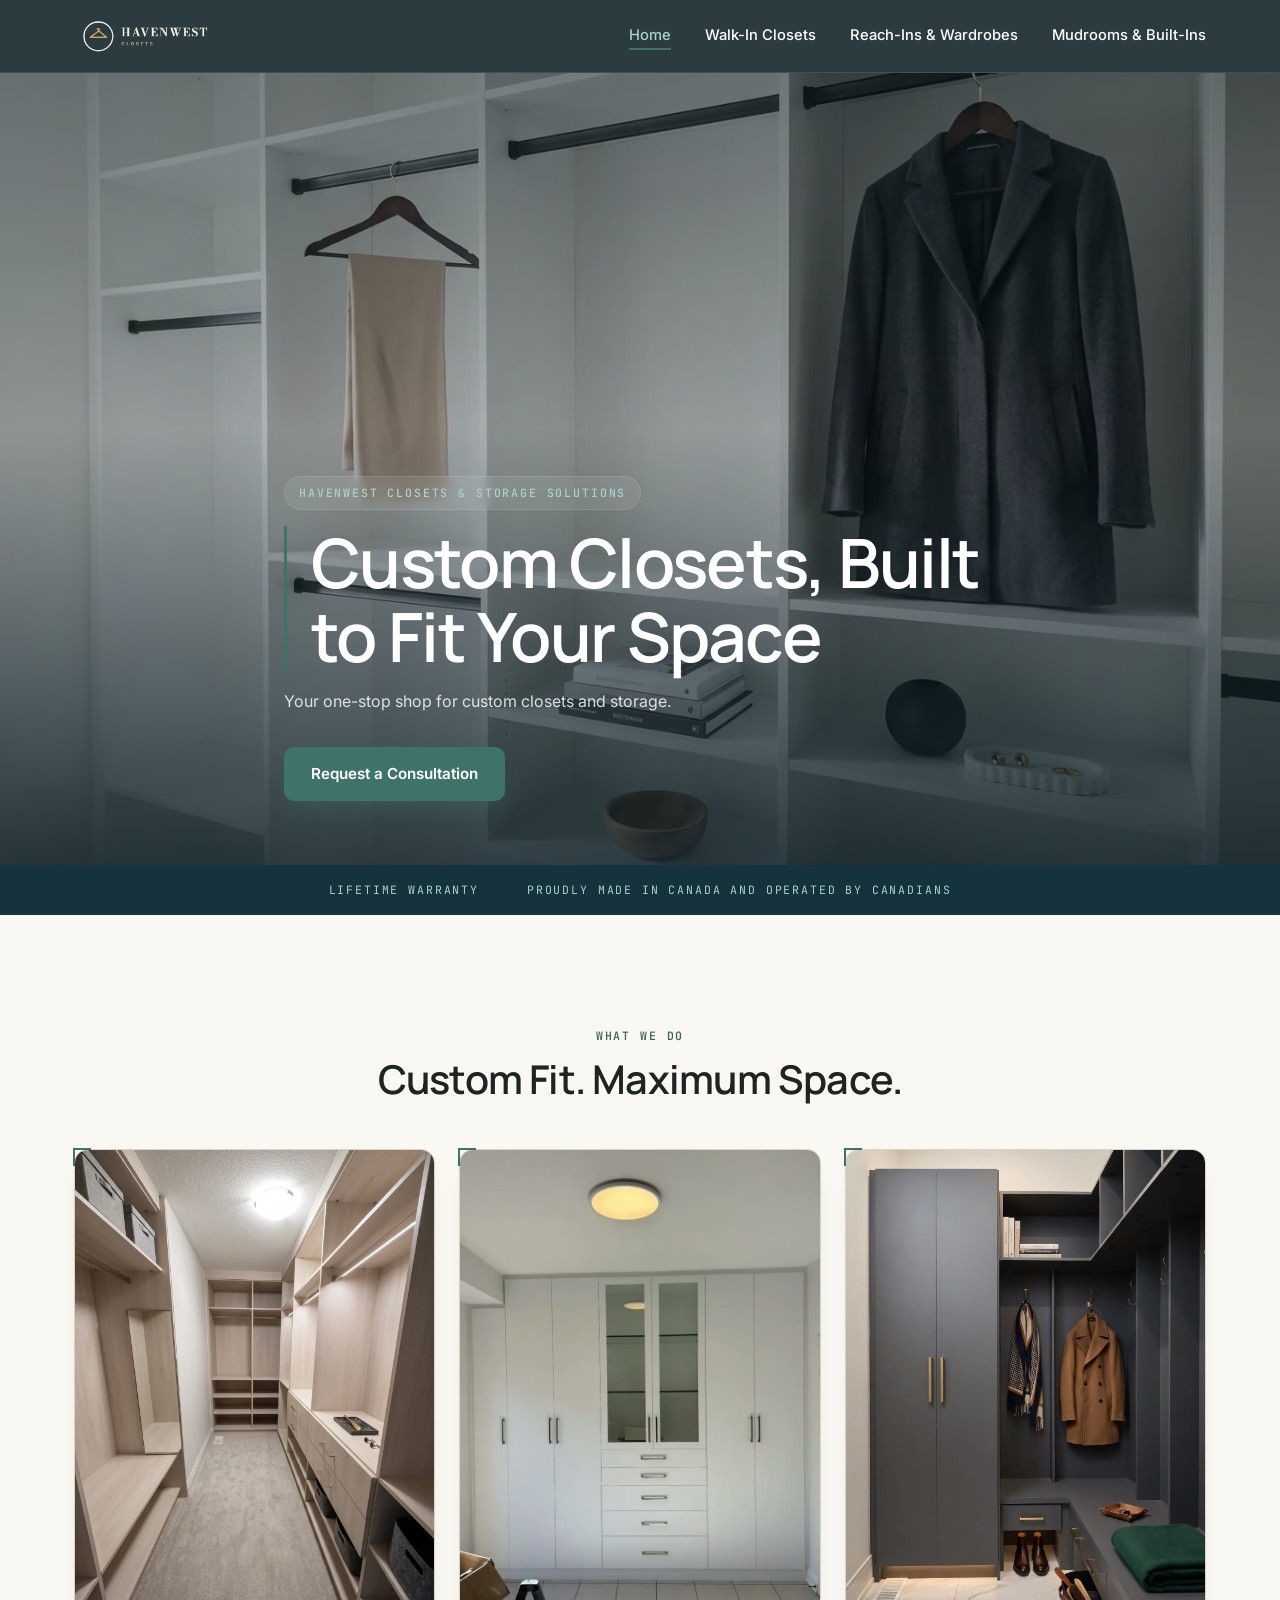
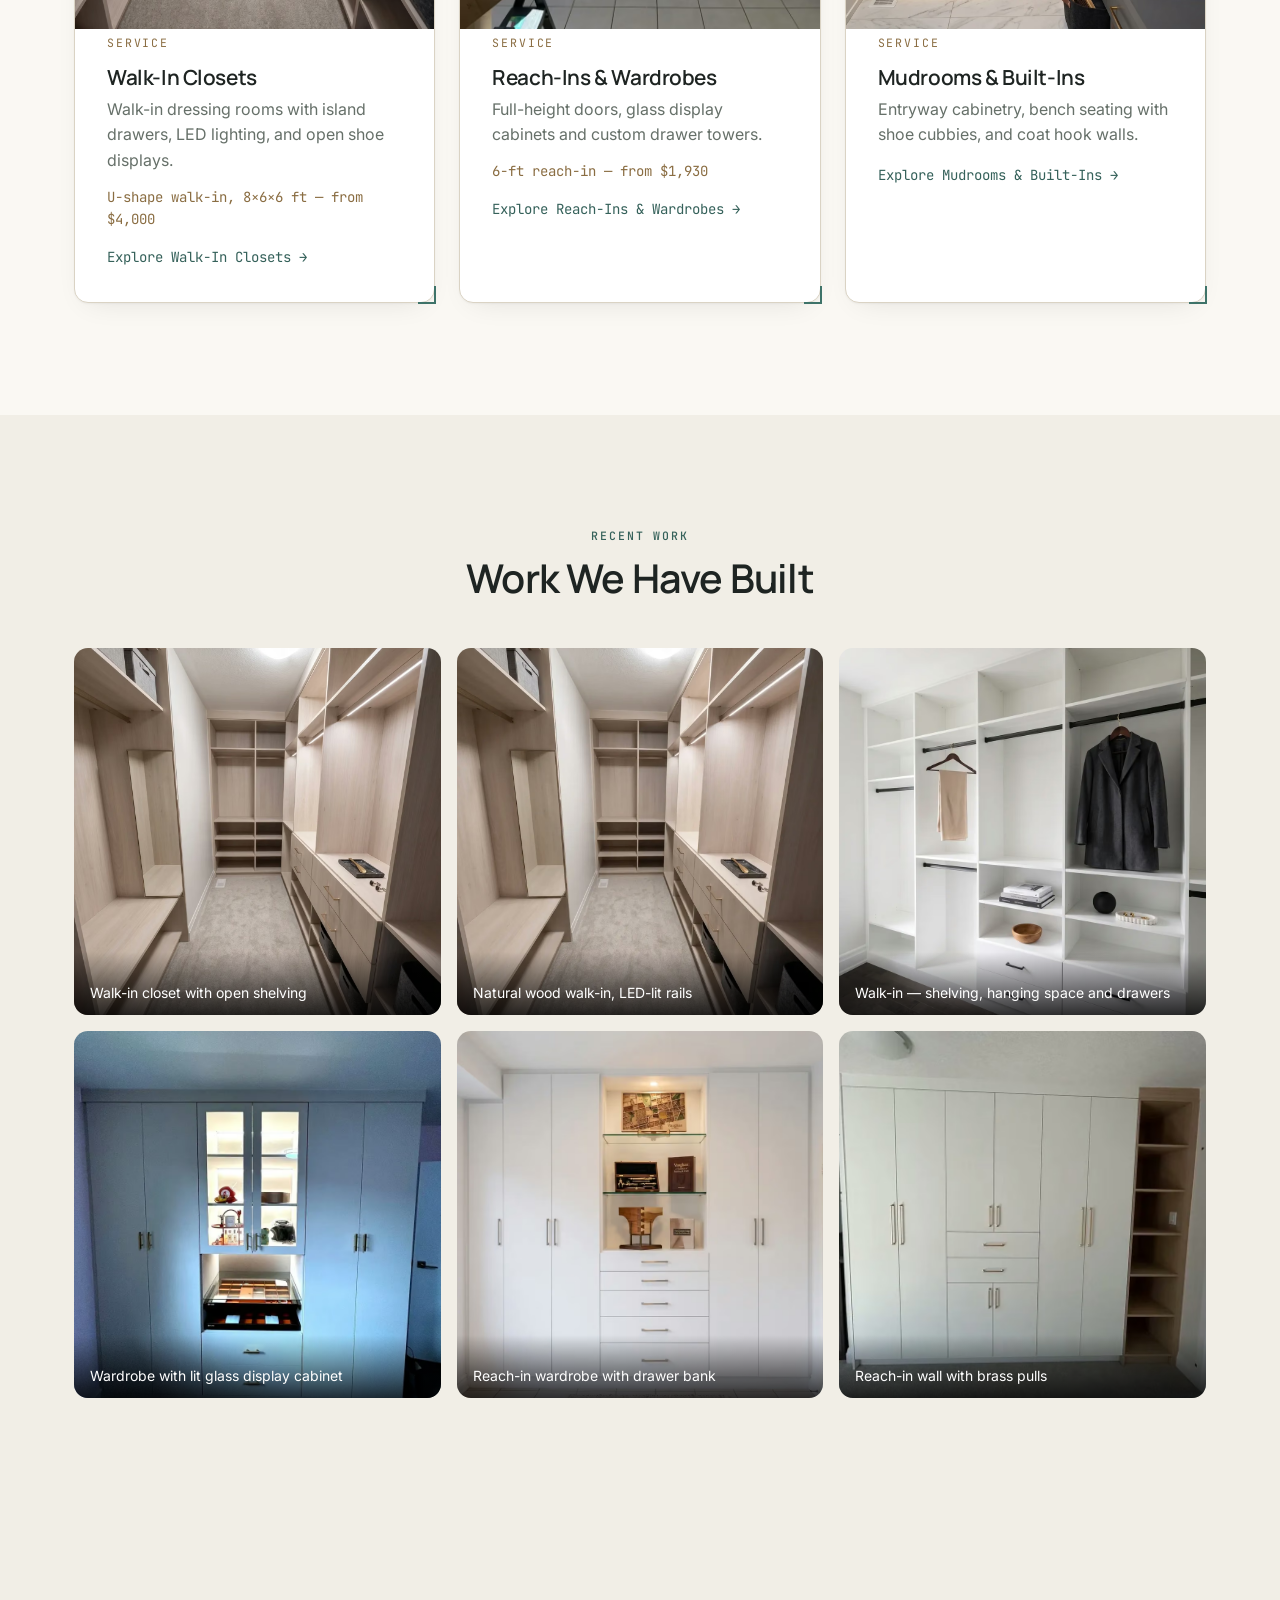
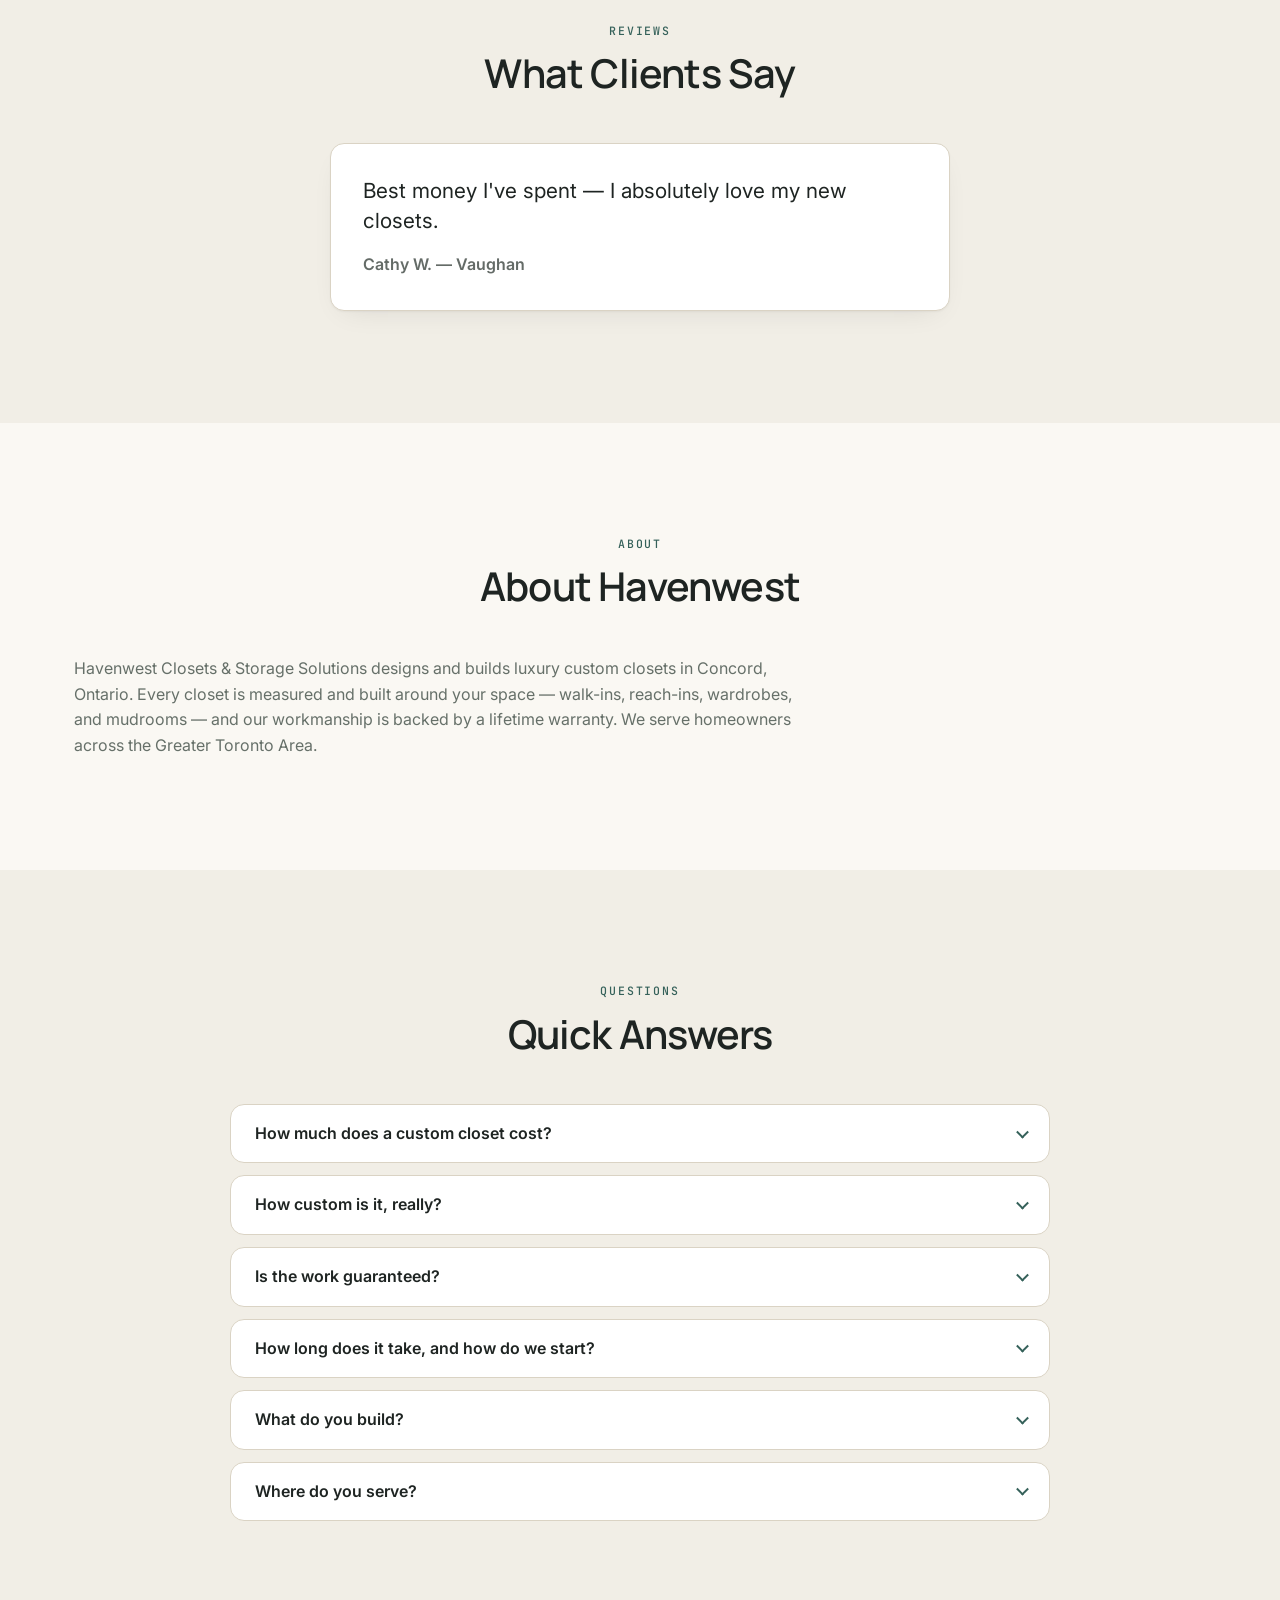
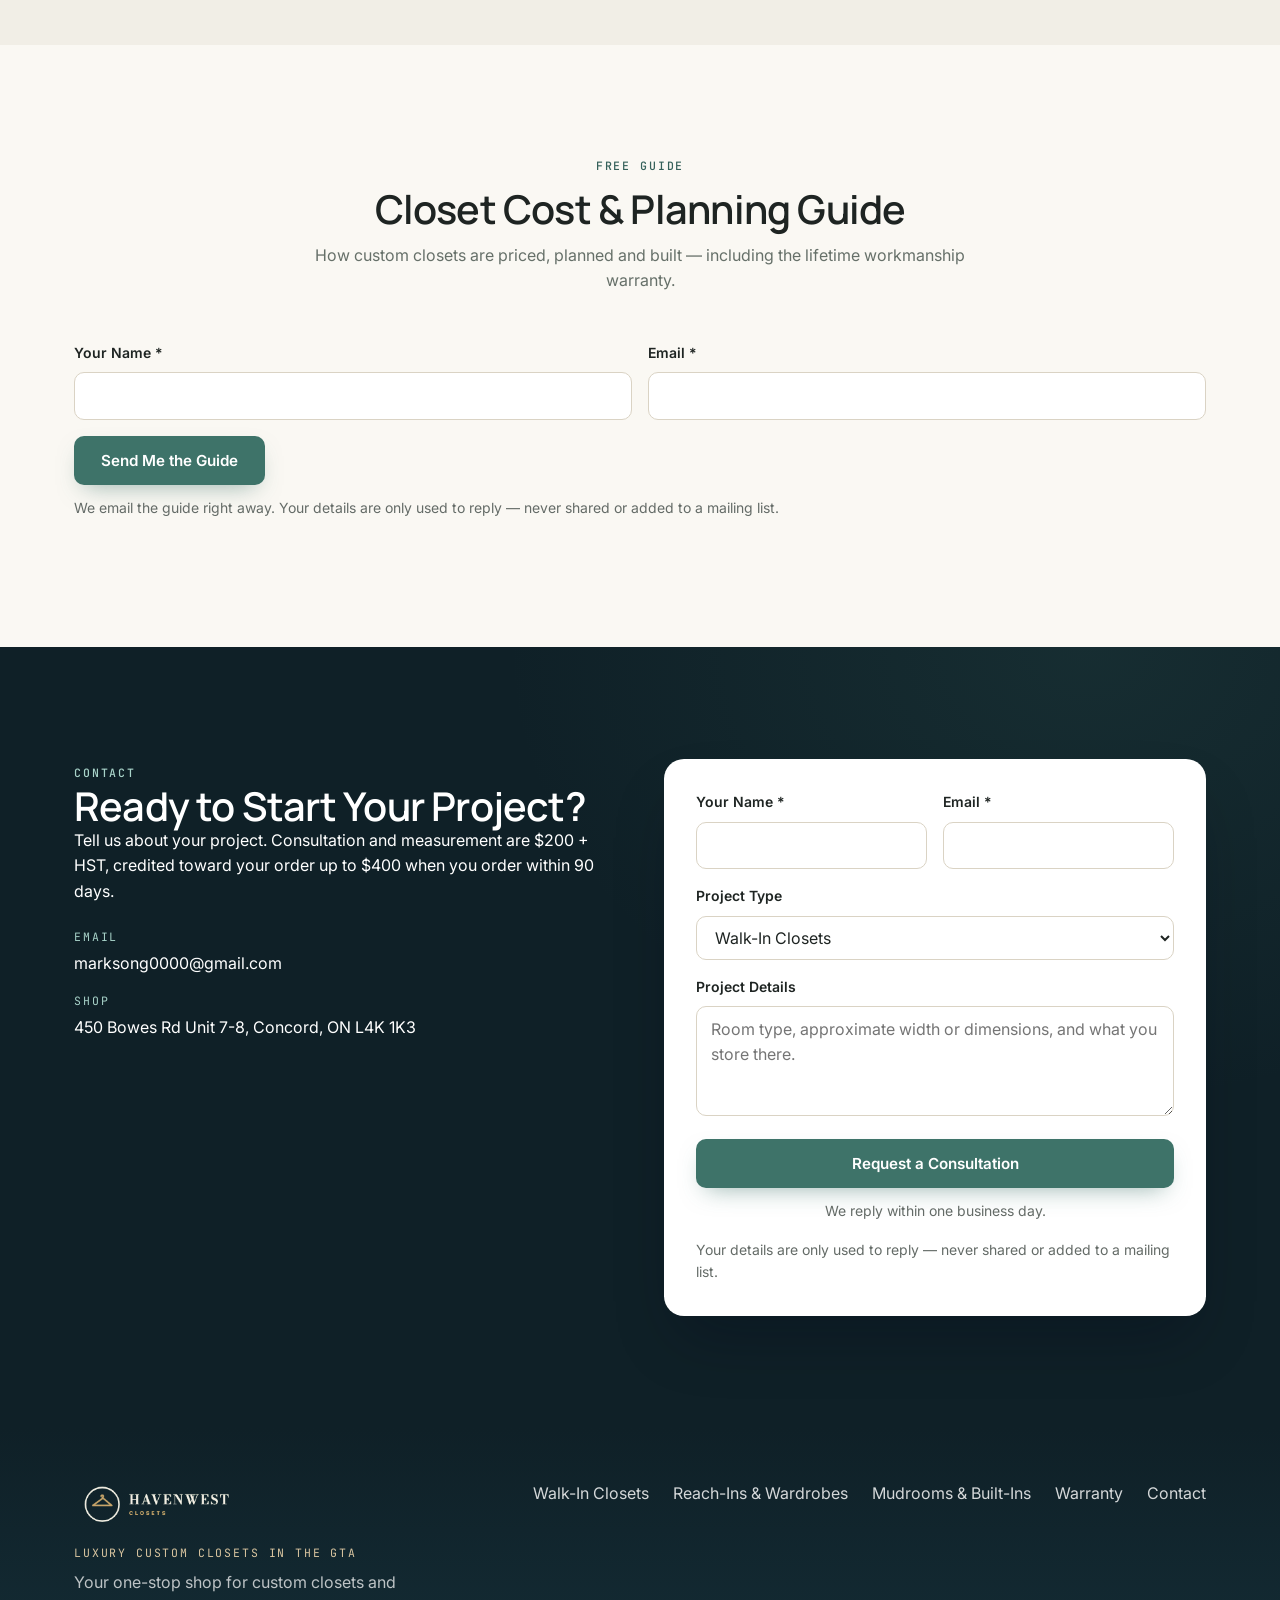
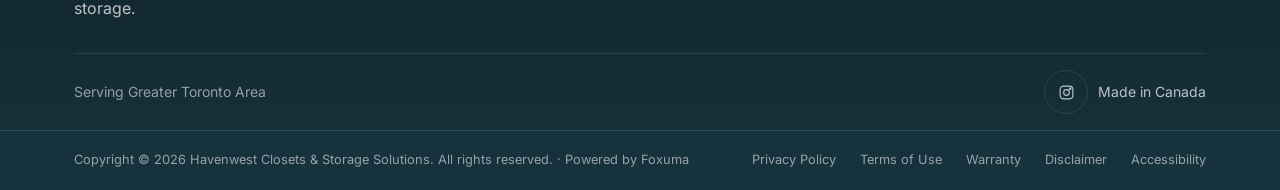
==== commit 92bde052: "Edge-intake cutover (org-5 publish #32, generator v180): generated forms post to the store-and-forwa" ====
--- a/index.html
+++ b/index.html
@@ -3,7 +3,7 @@
 <head>
 <meta charset="UTF-8">
 <meta name="viewport" content="width=device-width, initial-scale=1.0">
-
+<!-- ★ REPLACE: title, description, company name, phone, email, domain -->
 <title>Havenwest Closets &amp; Storage Solutions | Luxury Custom Closets in the GTA</title>
 <meta name="description" content="Luxury custom closets in the GTA — walk-in closets, reach-in closets and mudroom built-ins, measured and built in Concord by Havenwest Closets.">
 <link rel="canonical" href="https://havenwestclosets.com/">
@@ -193,7 +193,7 @@
         <h2>Closet Cost &amp; Planning Guide</h2>
         <p>How custom closets are priced, planned and built — including the lifetime workmanship warranty.</p>
       </div>
-      <form class="guide-form" action="https://crm.newoodmillwork.com/api/intake/website/" method="POST">
+      <form class="guide-form" action="https://forms.foxuma.com/api/intake/website/" method="POST">
         <input type="hidden" name="token" value="GUEtFDpJ-9UU24VtsFzQdSA0QB8_mXvM">
         <input type="hidden" name="guide" value="closet-guide">
         <input type="hidden" name="c" value="">
@@ -223,7 +223,7 @@
       <div class="form-card">
         <!-- Generated by the Foxuma Website module: the form action +
              endpoint were set from the org's Website settings at build time. -->
-        <form id="quoteForm" action="https://crm.newoodmillwork.com/api/intake/website/" method="POST">
+        <form id="quoteForm" action="https://forms.foxuma.com/api/intake/website/" method="POST">
           <input type="hidden" name="_subject" value="Website quote request — Havenwest Closets &amp; Storage Solutions">
           <input type="hidden" name="token" value="GUEtFDpJ-9UU24VtsFzQdSA0QB8_mXvM">
           <input type="hidden" name="c" value="">
@@ -277,7 +277,7 @@
   </div>
   <div class="legal-bar">
     <div class="legal-bar-inner">
-      <span>Copyright © <span id="year">2026</span> Havenwest Closets &amp; Storage Solutions. All rights reserved.</span>
+      <span>Copyright © <span id="year">2026</span> Havenwest Closets &amp; Storage Solutions. All rights reserved. · Powered by <a href="https://foxuma.com" style="color:inherit">Foxuma</a></span>
       <ul class="legal-links">
         <li><a href="privacy.html">Privacy Policy</a></li>
         <li><a href="terms.html">Terms of Use</a></li>
--- a/styles.min.css
+++ b/styles.min.css
@@ -1,2 +1,2 @@
 :root{--brand-dark:#0F2027;--brand-dark-2:#16323C;--brand-accent:#3E7369;--brand-accent-deep:#35615A;--brand-accent-light:#A8D3C9;--brand-metal:#B08D5B;--brand-metal-text:#8A6D42;--brand-metal-light:#D9C5A0;--paper:#FAF8F3;--paper-soft:#F1EEE6;--ink:#1E2422;--ink-soft:#667069;--ink-faint:#646B67;--line:#DAD3C4;--header-bg:var(--brand-dark);--header-text:#FFFFFF}:root{--font-display:"Manrope",-apple-system,"Segoe UI",Helvetica,Arial,sans-serif;--font-body:"Inter",-apple-system,"Segoe UI",Helvetica,Arial,sans-serif;--font-mono:"JetBrains Mono",ui-monospace,Menlo,monospace;--text-hero:clamp(2.1rem,4vw + 1rem,3.6rem);--text-h2:clamp(1.6rem,1.2vw + 1.2rem,2.2rem);--text-h3:1.25rem;--text-lead:1.15rem;--text-body:1rem;--text-button:.95rem;--text-small:.875rem;--text-eyebrow:.72rem;--leading-heading:1.15;--leading-body:1.6;--space-1:4px;--space-2:8px;--space-3:12px;--space-4:16px;--space-5:24px;--space-6:32px;--space-7:48px;--space-8:64px;--section-pad:clamp(56px,8vw,88px);--card-pad:32px;--max:1180px;--radius:2px;--shadow-1:0 10px 25px -5px rgba(2,6,23,.05),0 8px 10px -6px rgba(2,6,23,.01);--shadow-2:0 20px 25px -5px rgba(2,6,23,.10),0 10px 10px -5px rgba(2,6,23,.04);--shadow-3:0 24px 48px -12px rgba(2,6,23,.18);--ease:cubic-bezier(.22,.61,.36,1);--dur:.25s;--on-dark:#fff;--on-dark-82:rgba(255,255,255,.82);--on-dark-72:rgba(255,255,255,.72);--on-dark-55:rgba(255,255,255,.55);--on-dark-38:rgba(255,255,255,.38);--line-dark:rgba(255,255,255,.10);--white:#fff;--error:#A83D2E;--success:#256B2F;--scrim:linear-gradient(to top,rgba(0,0,0,.78),rgba(0,0,0,.28) 55%,rgba(0,0,0,.45))}*,::after,::before{box-sizing:border-box;margin:0;padding:0}html{scroll-behavior:smooth;scroll-padding-top:88px}body{font-family:var(--font-body);font-size:var(--text-body);line-height:var(--leading-body);color:var(--ink-soft);background:var(--paper);overflow-x:hidden}img{max-width:100%;display:block}a{color:var(--brand-accent-deep);text-decoration:none}h1,h2,h3{font-family:var(--font-display);color:var(--ink);line-height:var(--leading-heading);font-weight:600;letter-spacing:-.01em}h2{font-size:var(--text-h2)}h3{font-size:var(--text-h3)}.wrap{max-width:var(--max);margin:0 auto;padding:0 var(--space-5)}section{padding:var(--section-pad) 0}.section-soft{background:var(--paper-soft)}:focus-visible{outline:2px solid var(--brand-accent);outline-offset:2px}.skip-link{position:absolute;left:var(--space-4);top:-100px;background:var(--brand-dark);color:var(--on-dark);padding:var(--space-2) var(--space-4);border-radius:0 0 var(--radius) 0;z-index:100}.skip-link:focus{top:0;color:var(--on-dark)}.eyebrow{font-family:var(--font-mono);font-size:var(--text-eyebrow);font-weight:500;text-transform:uppercase;letter-spacing:.16em;color:var(--brand-accent-deep)}.eyebrow-light{color:var(--brand-accent-light)}.lead{font-size:var(--text-lead)}.section-header{max-width:680px;margin:0 auto var(--space-7);text-align:center}.section-header .eyebrow{display:block;margin-bottom:var(--space-3)}.section-header p{margin-top:var(--space-3)}.btn{display:inline-block;padding:14px 26px;font-size:var(--text-button);font-weight:600;font-family:var(--font-body);border-radius:var(--radius);border:1px solid transparent;cursor:pointer;transition:transform var(--dur) var(--ease),background var(--dur),color var(--dur),border-color var(--dur)}.btn:hover{transform:translateY(-1px)}.btn-primary{background:var(--brand-accent);color:var(--white)}.btn-primary:hover{background:var(--brand-accent-deep);color:var(--white)}.btn-ghost{background:0 0;color:var(--on-dark);border-color:var(--on-dark-55)}.btn-ghost:hover{border-color:var(--on-dark);color:var(--on-dark)}.site-header{position:sticky;top:0;z-index:50;background:var(--header-bg);color:var(--header-text);border-bottom:1px solid var(--line-dark)}.header-inner{display:flex;align-items:center;justify-content:space-between;gap:var(--space-5);height:76px}.brand{display:flex;align-items:center;gap:var(--space-3);color:var(--header-text)}.brand img{height:48px;width:auto}.brand-name{font-family:var(--font-display);font-weight:700;font-size:1.05rem;line-height:1.1}.main-nav{display:flex;gap:34px}.main-nav a{color:var(--header-text);font-size:.92rem;font-weight:500;white-space:nowrap}.main-nav a.active,.main-nav a:hover{color:var(--brand-accent-light)}.main-nav a.active{box-shadow:0 2px 0 var(--brand-accent)}.nav-toggle{display:none;background:0 0;border:0;cursor:pointer;padding:var(--space-2)}.nav-toggle span{display:block;width:24px;height:2px;background:var(--header-text);margin:5px 0;transition:transform var(--dur),opacity var(--dur)}.hero{position:relative;padding:0;min-height:88vh;display:flex;align-items:flex-end;background:var(--brand-dark);color:var(--on-dark)}.hero-media{position:absolute;inset:0}.hero-media img{width:100%;height:100%;object-fit:cover}.hero-scrim{position:absolute;inset:0;background:var(--scrim)}.hero-inner{position:relative;max-width:760px;padding:120px var(--space-5) var(--space-8)}.hero h1{font-size:var(--text-hero);color:var(--on-dark);border-left:3px solid var(--brand-accent);padding-left:var(--space-5)}.hero .eyebrow{display:block;margin-bottom:var(--space-4)}.hero-slogan{font-family:var(--font-mono);text-transform:uppercase;letter-spacing:.16em;font-size:var(--text-small);color:var(--brand-accent-light);margin-top:var(--space-4)}.hero-lead{margin-top:var(--space-4);color:var(--on-dark-82);max-width:56ch}.hero-actions{display:flex;flex-wrap:wrap;gap:var(--space-4);margin-top:var(--space-6)}.hero-compact{min-height:52vh}.hero-breadcrumb{position:relative;padding:var(--space-5) var(--space-5) 0;color:var(--on-dark-72);font-size:var(--text-small)}.hero-breadcrumb a{color:var(--on-dark-82)}.trust-strip{background:var(--brand-dark-2);padding:var(--space-4) 0}.trust-row{display:flex;flex-wrap:wrap;gap:var(--space-3) var(--space-7);justify-content:center}.trust-badge{font-family:var(--font-mono);font-size:var(--text-eyebrow);text-transform:uppercase;letter-spacing:.16em;color:var(--brand-accent-light)}.card-grid{display:grid;grid-template-columns:repeat(3,1fr);gap:var(--space-5)}.card{background:var(--white);border:1px solid var(--line);border-radius:var(--radius);padding:var(--card-pad)}a.card{display:block;color:var(--ink-soft);transition:transform var(--dur) var(--ease),border-color var(--dur)}a.card:hover{transform:translateY(-4px);border-color:var(--brand-accent)}.card h3{margin:var(--space-3) 0 var(--space-2)}.card-num{font-family:var(--font-mono);font-size:var(--text-eyebrow);letter-spacing:.16em;color:var(--brand-metal-text)}.card-link{font-family:var(--font-mono);font-size:var(--text-small);color:var(--brand-accent-deep);display:inline-block;margin-top:var(--space-4)}.card picture{display:block;margin:calc(var(--card-pad) * -1) calc(var(--card-pad) * -1) 0;aspect-ratio:3/4;overflow:hidden}.card-media{display:block;width:100%;height:100%;object-fit:cover;max-width:none}.bracket{position:relative}.bracket::after,.bracket::before{content:"";position:absolute;width:18px;height:18px;border:2px solid var(--brand-accent);z-index:2}.bracket::before{top:-2px;left:-2px;border-right:0;border-bottom:0}.bracket::after{bottom:-2px;right:-2px;border-left:0;border-top:0}.gallery-grid{display:grid;grid-template-columns:repeat(3,1fr);gap:var(--space-4)}.work-item{position:relative;overflow:hidden;border-radius:var(--radius);aspect-ratio:1/1}.work-item picture{position:absolute;inset:0;display:block}.work-item img{width:100%;height:100%;object-fit:cover;transition:transform .4s var(--ease)}.work-item:hover img{transform:scale(1.04)}.work-item figcaption{position:absolute;left:0;right:0;bottom:0;padding:var(--space-6) var(--space-4) var(--space-3);background:linear-gradient(to top,rgba(0,0,0,.78),transparent);color:var(--on-dark);font-size:var(--text-small);line-height:1.35}.process-grid{display:grid;grid-template-columns:repeat(4,1fr);gap:var(--space-5)}.process-step{border-top:1px solid var(--line);padding-top:var(--space-4)}.process-step .num{font-family:var(--font-mono);color:var(--brand-metal-text);letter-spacing:2px;font-size:var(--text-small)}.process-step h3{font-size:1.02rem;margin:var(--space-2) 0}.faq-list{max-width:820px;margin:0 auto}.faq-item{border:1px solid var(--line);border-radius:var(--radius);background:var(--white);margin-bottom:var(--space-3)}.faq-item summary{cursor:pointer;padding:var(--space-4) var(--space-5);font-weight:600;color:var(--ink);list-style:none}.faq-item p{padding:0 var(--space-5) var(--space-4)}.cta-band{background:var(--brand-dark);color:var(--on-dark);text-align:center}.cta-band h2{color:var(--on-dark)}.cta-band p{color:var(--on-dark-72);margin:var(--space-3) auto var(--space-6);max-width:52ch}.cta-band .hero-actions{justify-content:center;margin-top:0}.contact-grid{display:grid;grid-template-columns:1fr 1fr;gap:var(--space-7)}.contact-section{background:var(--brand-dark);color:var(--on-dark)}.contact-section h2{color:var(--on-dark)}.contact-list{list-style:none;margin-top:var(--space-5)}.contact-list li{margin-bottom:var(--space-4)}.contact-list .label{font-family:var(--font-mono);font-size:var(--text-eyebrow);text-transform:uppercase;letter-spacing:.16em;color:var(--brand-accent-light);display:block;margin-bottom:var(--space-1)}.contact-list a{color:var(--on-dark)}.form-card{background:var(--white);border-radius:var(--radius);box-shadow:var(--shadow-3);padding:var(--space-6);color:var(--ink-soft)}.form-row{display:grid;grid-template-columns:1fr 1fr;gap:var(--space-4)}.form-group{margin-bottom:var(--space-4)}.form-group label{display:block;font-weight:600;font-size:var(--text-small);color:var(--ink);margin-bottom:var(--space-2)}.form-group input,.form-group select,.form-group textarea{width:100%;min-height:44px;padding:10px 14px;font:inherit;color:var(--ink);background:var(--white);border:1px solid var(--line);border-radius:var(--radius)}.form-group textarea{min-height:110px;resize:vertical}.form-group input:focus,.form-group select:focus,.form-group textarea:focus{border-color:var(--brand-accent);outline:0}.form-status{margin-top:var(--space-4);font-size:var(--text-small)}.form-status.is-error{color:var(--error)}.form-status.is-success{color:var(--success)}.form-note{font-size:var(--text-small);color:var(--ink-faint);margin-top:var(--space-3)}.legal-page{padding:var(--section-pad) 0}.legal-inner{max-width:720px;margin:0 auto;padding:0 var(--space-5)}.legal-inner h1{font-size:var(--text-h2);margin-bottom:var(--space-3)}.legal-inner h2{font-size:var(--text-h3);margin:var(--space-6) 0 var(--space-2)}.legal-inner p{margin-bottom:var(--space-4)}.legal-updated{font-family:var(--font-mono);font-size:var(--text-small);color:var(--ink-faint);margin-bottom:var(--space-6)}.not-found{text-align:center;padding:var(--section-pad) 0}.not-found .nf-code{font-family:var(--font-display);font-size:4rem;font-weight:700;color:var(--brand-accent)}.not-found p{margin:var(--space-4) auto var(--space-6);max-width:44ch}.site-footer{background:var(--brand-dark);color:var(--on-dark-72);padding:var(--space-7) 0 0}.footer-top{display:flex;flex-wrap:wrap;gap:var(--space-6);justify-content:space-between;padding-bottom:var(--space-6)}.footer-brand img{height:56px;width:auto}.footer-sub{font-family:var(--font-mono);font-size:var(--text-eyebrow);text-transform:uppercase;letter-spacing:.16em;color:var(--brand-metal-light);margin-top:var(--space-3)}.footer-tagline{margin-top:var(--space-2);max-width:34ch}.footer-links{display:flex;flex-wrap:wrap;gap:var(--space-2) var(--space-5);list-style:none}.footer-links a{color:var(--on-dark-82);display:inline-block;padding:5px 0}.footer-links a:hover{color:var(--brand-accent-light)}.footer-bottom{display:flex;flex-wrap:wrap;gap:var(--space-4);align-items:center;justify-content:space-between;border-top:1px solid var(--line-dark);padding:var(--space-4) 0;font-size:var(--text-small)}.footer-serving{color:var(--on-dark-55)}.made-in{margin-left:auto;display:inline-flex;align-items:center;gap:10px}.maple-icon{width:17px;height:17px;flex:none}.footer-ig{display:inline-flex;align-items:center;justify-content:center;width:32px;height:32px;border:1px solid var(--line-dark);border-radius:50%;color:var(--on-dark-72)}.footer-ig:hover{color:var(--brand-accent-light);border-color:var(--brand-accent)}.legal-bar{background:var(--brand-dark);border-top:1px solid var(--line-dark);color:var(--on-dark-55);font-size:.8rem}.legal-bar-inner{max-width:var(--max);margin:0 auto;padding:14px var(--space-5);display:flex;flex-wrap:wrap;gap:var(--space-2) var(--space-5);align-items:center}.legal-links{display:flex;flex-wrap:wrap;gap:var(--space-2) var(--space-5);list-style:none;margin-left:auto}.legal-links a{color:var(--on-dark-55);display:inline-block;padding:5px 0}.legal-links a:hover{color:var(--on-dark)}.mobile-cta{display:none}.js-reveal .reveal{opacity:0;transform:translateY(14px);transition:opacity .7s var(--ease),transform .7s var(--ease)}.js-reveal .reveal.in{opacity:1;transform:none}@media (max-width:980px){.card-grid{grid-template-columns:1fr;max-width:460px;margin:0 auto}.process-grid{grid-template-columns:repeat(2,1fr)}.contact-grid{grid-template-columns:1fr}}@media (max-width:760px){html{scroll-padding-top:84px}.header-inner{height:64px}.main-nav{position:fixed;top:64px;left:0;right:0;bottom:0;background:var(--brand-dark);flex-direction:column;gap:0;padding:var(--space-4) var(--space-5);transform:translateX(100%);transition:transform var(--dur) var(--ease)}.main-nav.open{transform:none}.main-nav a{padding:var(--space-3) 0;border-bottom:1px solid var(--line-dark);font-size:1rem;color:var(--on-dark-82)}.nav-toggle{display:block}.gallery-grid{grid-template-columns:repeat(2,1fr)}.form-row{grid-template-columns:1fr}.hero{min-height:78vh}.mobile-cta{display:flex;position:fixed;left:0;right:0;bottom:0;z-index:60}.mobile-cta a{flex:1;text-align:center;padding:var(--space-4);font-weight:600;color:var(--on-dark)}.mobile-cta .cta-call{background:var(--brand-dark-2)}.mobile-cta .cta-quote{background:var(--brand-accent)}body{padding-bottom:56px}.made-in{margin-left:0}.legal-links{margin-left:0}}@media (max-width:560px){.gallery-grid{grid-template-columns:1fr}.process-grid{grid-template-columns:1fr}.legal-bar-inner{justify-content:center;text-align:center}.legal-links{justify-content:center}}@media (prefers-reduced-motion:reduce){html{scroll-behavior:auto}*,::after,::before{transition:none!important;animation:none!important}.js-reveal .reveal{opacity:1;transform:none}}.case-grid{display:grid;grid-template-columns:1fr 1fr;gap:var(--space-6);align-items:center}.case-media{aspect-ratio:4/3;overflow:hidden;border-radius:var(--radius)}.case-media picture{display:block;width:100%;height:100%}.case-media img{width:100%;height:100%;object-fit:cover}.testimonial{margin:0}.testimonial blockquote{margin:0 0 var(--space-4);font-size:var(--text-h3);line-height:1.45;color:var(--ink)}.testimonial figcaption{color:var(--ink-faint);font-weight:600}.estimator-band{background:var(--brand-dark-2);color:var(--on-dark);text-align:center}.estimator-band h2{color:var(--on-dark)}.estimator-band p{color:var(--on-dark-72);margin:var(--space-3) auto var(--space-6);max-width:56ch}.estimator-band .hero-actions{justify-content:center;margin-top:0}.subpage-body p{margin:0 0 var(--space-4);line-height:1.7}@media (max-width:760px){.case-grid{grid-template-columns:1fr}}.about-text{max-width:46rem}.card-from{font-family:var(--font-mono);font-size:var(--text-small);color:var(--brand-metal-text);display:block;margin-top:var(--space-3)}.start-price-line strong{color:var(--brand-accent-deep)}.plan-from{font-size:var(--text-lead);color:var(--on-dark)}.plan-grid{display:grid;grid-template-columns:repeat(4,1fr);gap:var(--space-5);max-width:1080px;margin:0 auto var(--space-6);text-align:left}.plan-card{background:var(--white);border-radius:var(--radius);padding:var(--card-pad)}.plan-card h3{margin:0 0 var(--space-2);color:var(--ink)}.plan-price{font-family:var(--font-display);font-size:1.85rem;font-weight:700;line-height:1.15;color:var(--ink)}.plan-price span{font-family:var(--font-body);font-size:.95rem;font-weight:500;color:var(--ink-soft)}.plan-card p{color:var(--ink-soft);margin:var(--space-2) 0 0;max-width:none}.plan-card p.plan-extra{font-size:var(--text-small);color:var(--ink-faint)}.plan-card.plan-highlight{outline:2px solid var(--brand-accent);outline-offset:-2px}.plan-card .btn{margin-top:var(--space-4);width:100%}.features-band{background:var(--paper-soft)}.flow-strip{display:flex;flex-wrap:wrap;align-items:center;justify-content:center;gap:var(--space-2);margin:0 auto var(--space-6);max-width:920px}.flow-step{font-family:var(--font-mono);font-size:.82rem;letter-spacing:.05em;text-transform:uppercase;color:var(--ink);background:var(--paper);border:1px solid var(--line);border-radius:999px;padding:.5rem .95rem;white-space:nowrap}.flow-arrow{color:var(--ink-faint);font-weight:600}.feature-grid{display:grid;grid-template-columns:repeat(3,1fr);gap:var(--space-5);text-align:left}.feature-item{border-top:2px solid var(--brand-accent);padding-top:var(--space-3)}.feature-item h3{margin:0 0 var(--space-1);font-size:1.05rem}.feature-item p{margin:0;color:var(--ink-soft)}@media (max-width:980px){.feature-grid{grid-template-columns:repeat(2,1fr)}}@media (max-width:560px){.feature-grid{grid-template-columns:1fr}.flow-strip{justify-content:flex-start}}@media (max-width:980px){.plan-grid{grid-template-columns:repeat(2,1fr)}}@media (max-width:560px){.plan-grid{grid-template-columns:1fr;max-width:460px}}.form-promise{text-align:center;margin-top:var(--space-3)}@media (pointer:coarse){.footer-links a{padding-top:10px;padding-bottom:10px}.legal-links a{padding-top:10px;padding-bottom:10px}.contact-list a{display:inline-block;padding-top:10px;padding-bottom:10px}.hero-breadcrumb a{display:inline-block;padding-top:12px;padding-bottom:12px}}.card-grid>.testimonial:only-child{grid-column:1/-1;width:100%;max-width:620px;margin-inline:auto}
-:root{--text-hero:clamp(2.6rem,5vw + 1rem,4.25rem);--text-h2:clamp(1.85rem,1.6vw + 1.2rem,2.6rem);--text-h3:1.3rem;--text-lead:1.2rem;--leading-heading:1.08;--section-pad:clamp(72px,9vw,112px);--radius:14px;--radius-sm:10px;--radius-lg:20px;--shadow-1:0 1px 2px rgba(2,6,23,.04),0 10px 28px -14px rgba(2,6,23,.12);--shadow-2:0 2px 6px rgba(2,6,23,.05),0 24px 44px -18px rgba(2,6,23,.18);--shadow-3:0 32px 64px -16px rgba(2,6,23,.30);--dur:.3s;--accent-wash:color-mix(in srgb,var(--brand-accent) 16%,transparent);--accent-ring:color-mix(in srgb,var(--brand-accent) 32%,transparent);--scrim:linear-gradient(to top,color-mix(in srgb,var(--brand-dark) 86%,transparent),color-mix(in srgb,var(--brand-dark) 34%,transparent) 55%,color-mix(in srgb,var(--brand-dark) 52%,transparent))}body{-webkit-font-smoothing:antialiased;text-rendering:optimizeLegibility}::selection{background:var(--accent-ring)}h1,h2,h3{letter-spacing:-.02em}.hero h1{letter-spacing:-.025em}:focus-visible{outline:2px solid var(--brand-accent);outline-offset:2px;box-shadow:0 0 0 4px var(--accent-ring)}.site-header{background:color-mix(in srgb,var(--header-bg) 88%,transparent);backdrop-filter:blur(12px);-webkit-backdrop-filter:blur(12px)}.header-inner{height:72px}@media (max-width:760px){.header-inner{height:64px}}.main-nav a{transition:color var(--dur)}.btn{border-radius:var(--radius-sm)}.btn-primary{box-shadow:0 10px 24px -10px color-mix(in srgb,var(--brand-accent) 55%,transparent)}.btn:active{transform:translateY(0)}.hero .eyebrow{display:inline-block;padding:7px 14px;border:1px solid var(--line-dark);border-radius:999px;background:rgba(255,255,255,.08);backdrop-filter:blur(6px);-webkit-backdrop-filter:blur(6px)}.card{box-shadow:var(--shadow-1)}a.card:hover{box-shadow:var(--shadow-2)}.card picture{border-radius:calc(var(--radius) - 1px) calc(var(--radius) - 1px) 0 0}.plan-card{box-shadow:var(--shadow-1)}.case-media{box-shadow:var(--shadow-1)}.work-item img{transition-duration:.8s}.feature-item{background:var(--white);border-radius:var(--radius);box-shadow:var(--shadow-1);padding:var(--space-5)}.process-step{padding-top:var(--space-5)}.faq-item{transition:box-shadow var(--dur)}.faq-item[open]{box-shadow:var(--shadow-1)}.faq-item summary{position:relative;padding-right:56px}.faq-item summary::-webkit-details-marker{display:none}.faq-item summary::after{content:"";position:absolute;right:22px;top:50%;width:9px;height:9px;border-right:2px solid var(--brand-accent-deep);border-bottom:2px solid var(--brand-accent-deep);transform:translateY(-70%) rotate(45deg);transition:transform var(--dur) var(--ease)}.faq-item[open] summary::after{transform:translateY(-30%) rotate(225deg)}.cta-band{background-image:radial-gradient(60% 120% at 50% 0,var(--accent-wash),transparent 70%)}.estimator-band{background-image:radial-gradient(60% 120% at 50% 0,var(--accent-wash),transparent 70%)}.contact-section{background-image:radial-gradient(70% 90% at 85% 0,var(--accent-wash),transparent 65%)}.form-card{border-radius:var(--radius-lg)}.form-group input,.form-group select,.form-group textarea{border-radius:var(--radius-sm);transition:border-color var(--dur),box-shadow var(--dur)}.form-group input:focus,.form-group select:focus,.form-group textarea:focus{box-shadow:0 0 0 4px var(--accent-ring)}.site-footer{background:linear-gradient(180deg,var(--brand-dark) 0,var(--brand-dark-2) 100%)}.legal-bar{background:var(--brand-dark-2)}.footer-links a{transition:color var(--dur)}.footer-ig{transition:color var(--dur),border-color var(--dur),background var(--dur)}.footer-ig:hover{background:var(--accent-wash)}.mobile-cta{box-shadow:0 -8px 24px -12px rgba(2,6,23,.35)}.js-reveal .reveal{transform:translateY(18px);transition:opacity .8s var(--ease),transform .8s var(--ease)}+:root{--text-hero:clamp(2.6rem,5vw + 1rem,4.25rem);--text-h2:clamp(1.85rem,1.6vw + 1.2rem,2.6rem);--text-h3:1.3rem;--text-lead:1.2rem;--leading-heading:1.08;--section-pad:clamp(72px,9vw,112px);--radius:14px;--radius-sm:10px;--radius-lg:20px;--shadow-1:0 1px 2px rgba(2,6,23,.04),0 10px 28px -14px rgba(2,6,23,.12);--shadow-2:0 2px 6px rgba(2,6,23,.05),0 24px 44px -18px rgba(2,6,23,.18);--shadow-3:0 32px 64px -16px rgba(2,6,23,.30);--dur:.3s;--accent-wash:color-mix(in srgb,var(--brand-accent) 16%,transparent);--accent-ring:color-mix(in srgb,var(--brand-accent) 32%,transparent);--scrim:linear-gradient(to top,color-mix(in srgb,var(--brand-dark) 86%,transparent),color-mix(in srgb,var(--brand-dark) 34%,transparent) 55%,color-mix(in srgb,var(--brand-dark) 52%,transparent))}body{-webkit-font-smoothing:antialiased;text-rendering:optimizeLegibility}::selection{background:var(--accent-ring)}h1,h2,h3{letter-spacing:-.02em}.hero h1{letter-spacing:-.025em}:focus-visible{outline:2px solid var(--brand-accent);outline-offset:2px;box-shadow:0 0 0 4px var(--accent-ring)}.site-header{background:color-mix(in srgb,var(--header-bg) 88%,transparent);backdrop-filter:blur(12px);-webkit-backdrop-filter:blur(12px)}.header-inner{height:72px}@media (max-width:760px){.header-inner{height:64px}.main-nav{height:calc(100vh - 64px);height:calc(100dvh - 64px)}.nav-toggle{min-width:44px;min-height:44px}}.main-nav a{transition:color var(--dur)}.btn{border-radius:var(--radius-sm)}.btn-primary{box-shadow:0 10px 24px -10px color-mix(in srgb,var(--brand-accent) 55%,transparent)}.btn:active{transform:translateY(0)}.hero .eyebrow{display:inline-block;padding:7px 14px;border:1px solid var(--line-dark);border-radius:999px;background:rgba(255,255,255,.08);backdrop-filter:blur(6px);-webkit-backdrop-filter:blur(6px)}.card{box-shadow:var(--shadow-1)}a.card:hover{box-shadow:var(--shadow-2)}.card picture{border-radius:calc(var(--radius) - 1px) calc(var(--radius) - 1px) 0 0}.plan-card{box-shadow:var(--shadow-1)}.case-media{box-shadow:var(--shadow-1)}.work-item img{transition-duration:.8s}.feature-item{background:var(--white);border-radius:var(--radius);box-shadow:var(--shadow-1);padding:var(--space-5)}.process-step{padding-top:var(--space-5)}.faq-item{transition:box-shadow var(--dur)}.faq-item[open]{box-shadow:var(--shadow-1)}.faq-item summary{position:relative;padding-right:56px}.faq-item summary::-webkit-details-marker{display:none}.faq-item summary::after{content:"";position:absolute;right:22px;top:50%;width:9px;height:9px;border-right:2px solid var(--brand-accent-deep);border-bottom:2px solid var(--brand-accent-deep);transform:translateY(-70%) rotate(45deg);transition:transform var(--dur) var(--ease)}.faq-item[open] summary::after{transform:translateY(-30%) rotate(225deg)}.cta-band{background-image:radial-gradient(60% 120% at 50% 0,var(--accent-wash),transparent 70%)}.estimator-band{background-image:radial-gradient(60% 120% at 50% 0,var(--accent-wash),transparent 70%)}.contact-section{background-image:radial-gradient(70% 90% at 85% 0,var(--accent-wash),transparent 65%)}.form-card{border-radius:var(--radius-lg)}.form-group input,.form-group select,.form-group textarea{border-radius:var(--radius-sm);transition:border-color var(--dur),box-shadow var(--dur)}.form-group input:focus,.form-group select:focus,.form-group textarea:focus{box-shadow:0 0 0 4px var(--accent-ring)}.site-footer{background:linear-gradient(180deg,var(--brand-dark) 0,var(--brand-dark-2) 100%)}.legal-bar{background:var(--brand-dark-2)}.footer-links a{transition:color var(--dur)}.footer-ig{transition:color var(--dur),border-color var(--dur),background var(--dur)}.footer-ig{width:44px;height:44px}.footer-ig:hover{background:var(--accent-wash)}.mobile-cta{box-shadow:0 -8px 24px -12px rgba(2,6,23,.35)}.js-reveal .reveal{transform:translateY(18px);transition:opacity .8s var(--ease),transform .8s var(--ease)}
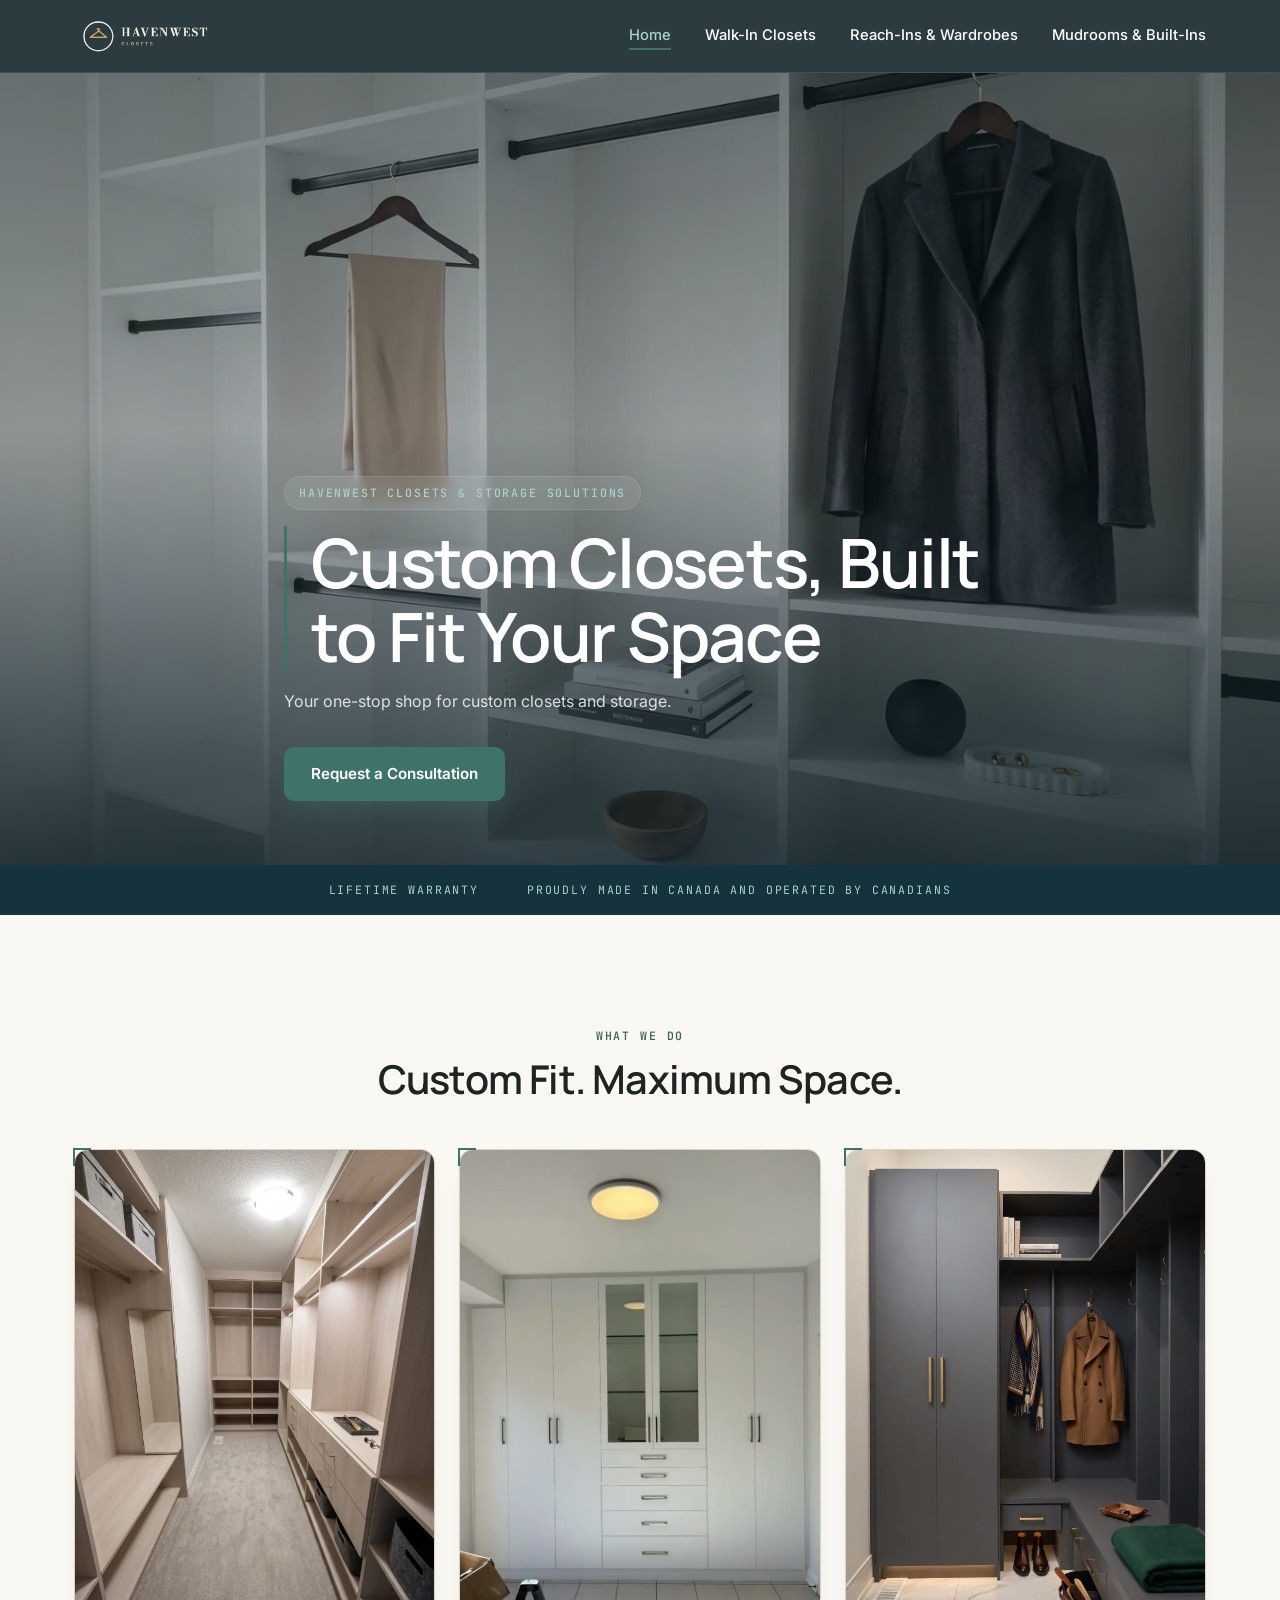
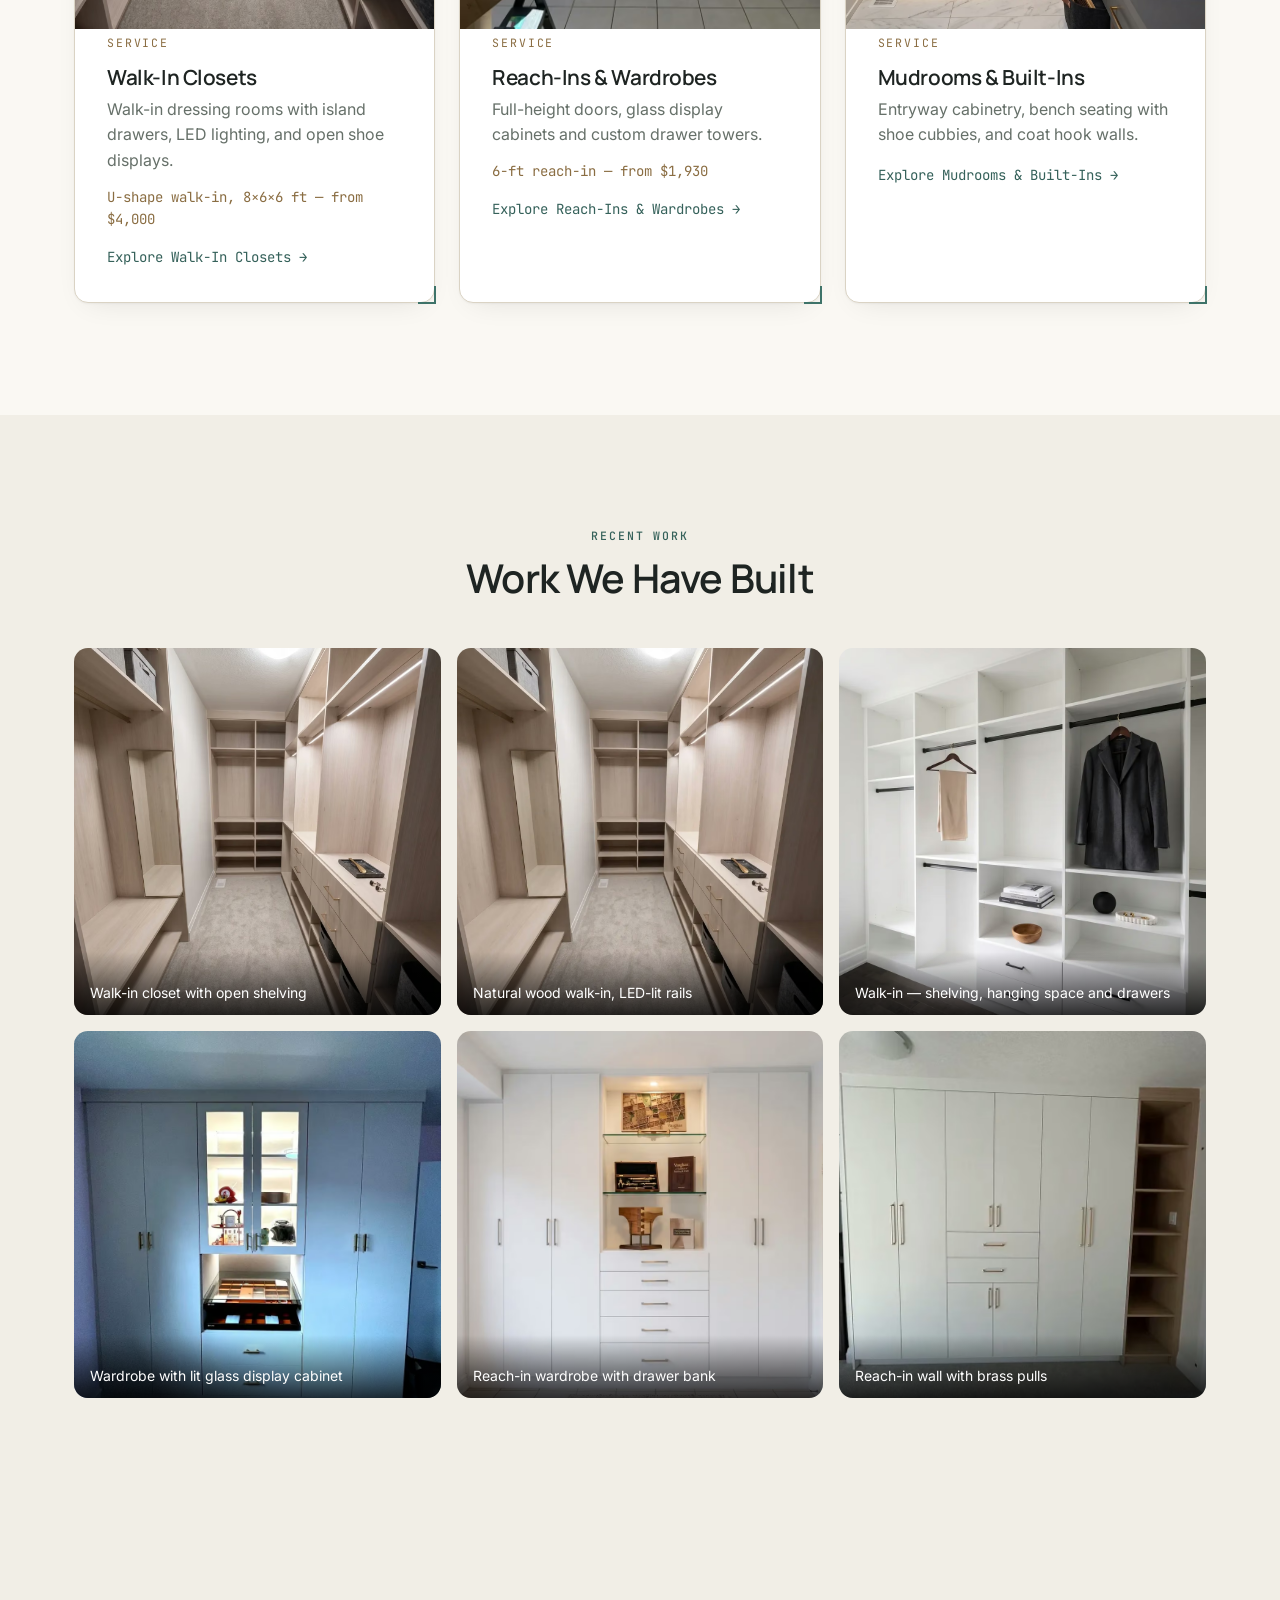
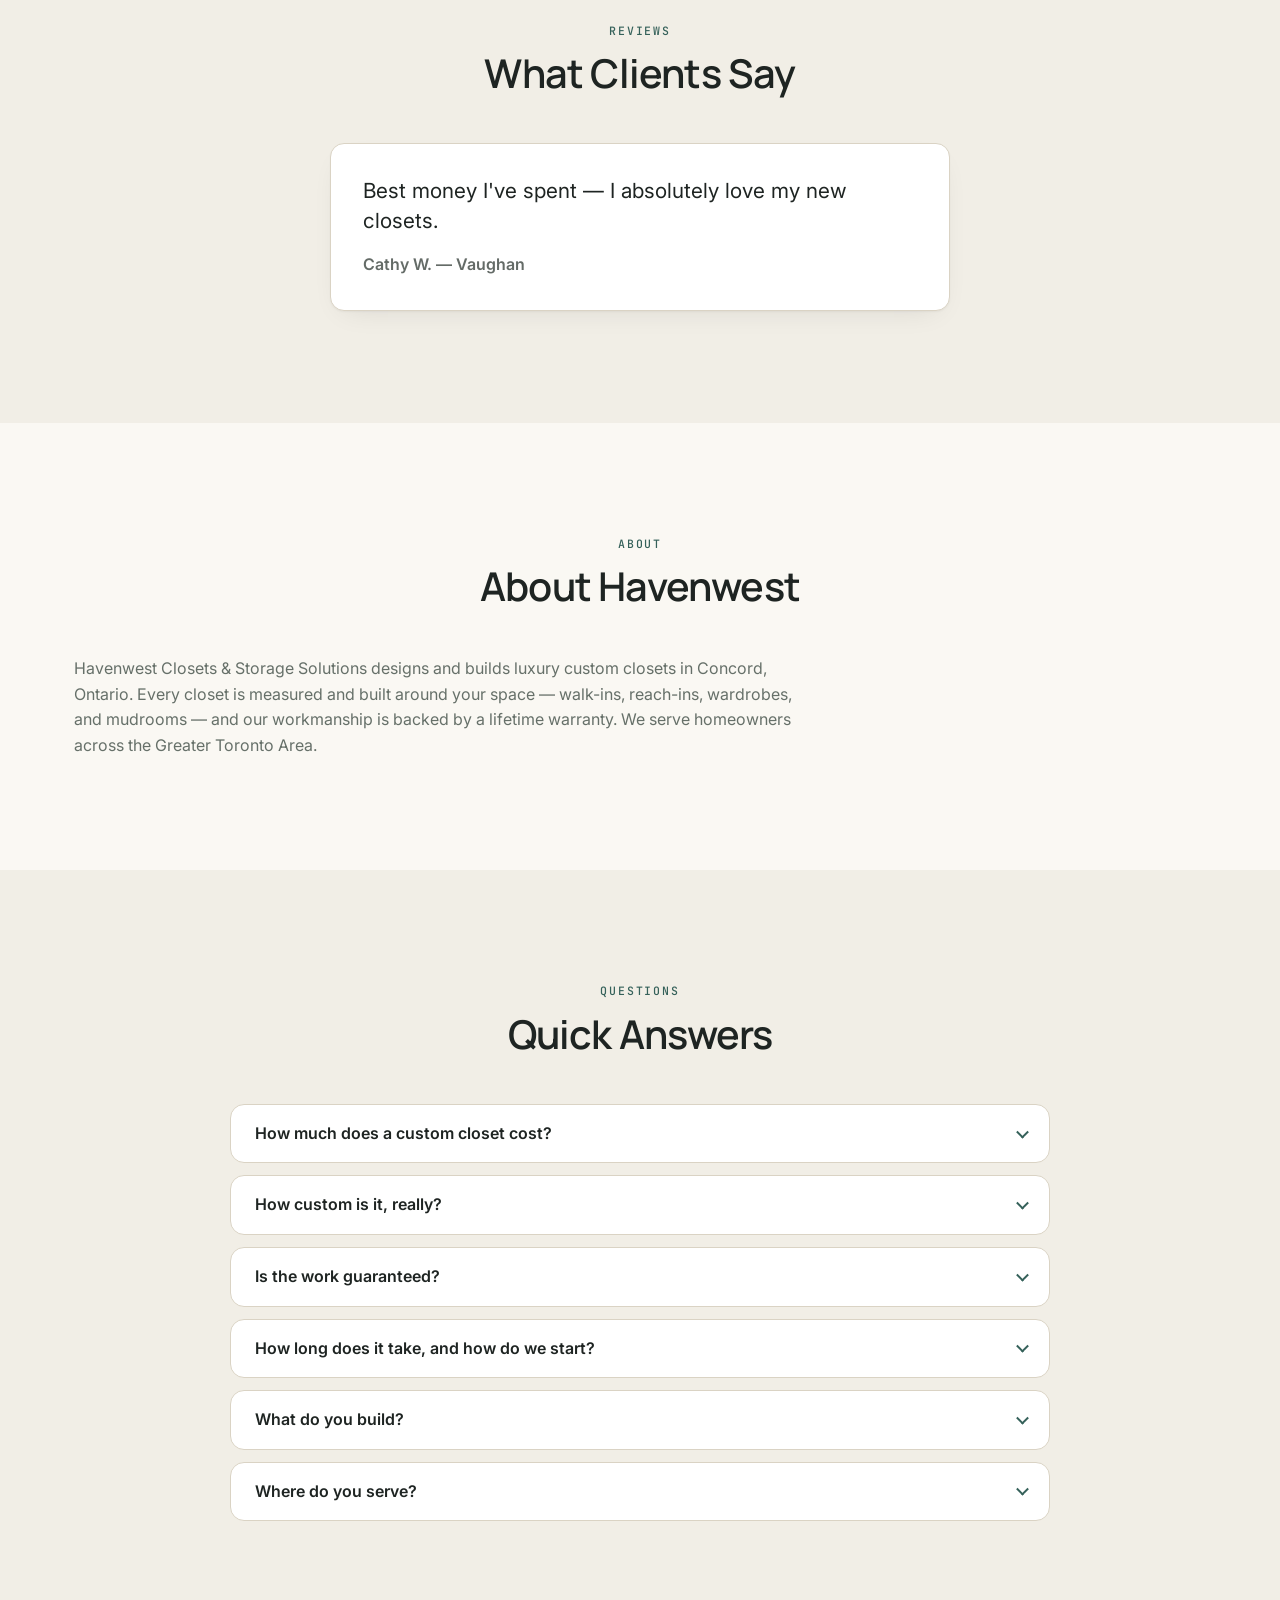
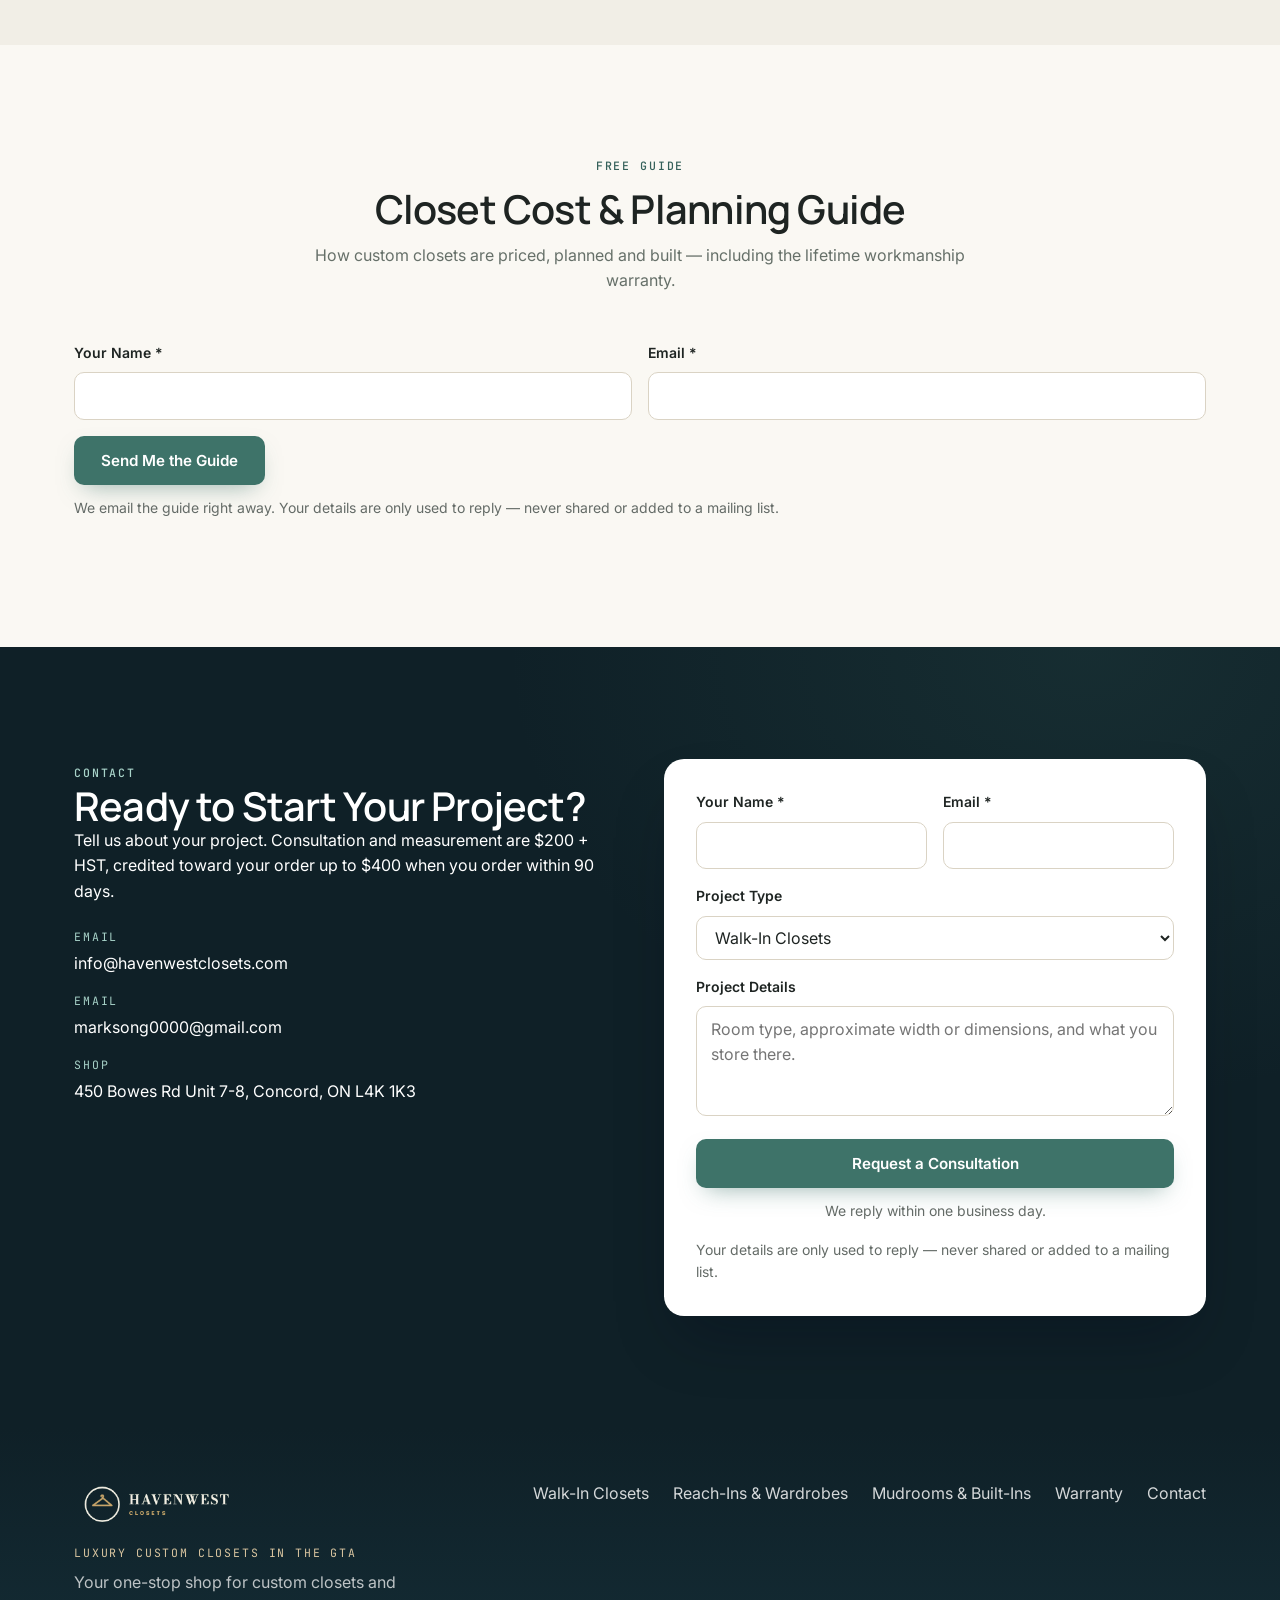
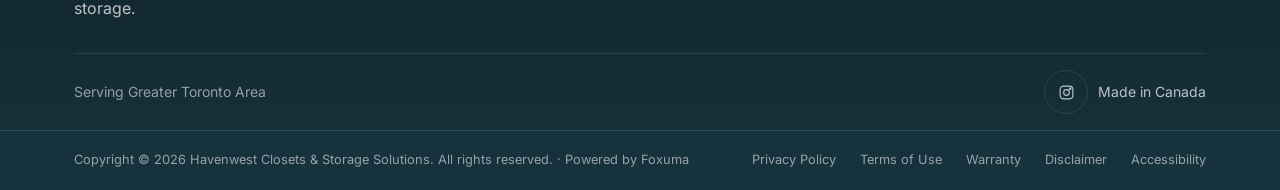
==== commit 993a0a55: "Contact: add info@havenwestclosets.com (Cloudflare Email Routing live, catch-all to Mark's Gmail)" ====
--- a/index.html
+++ b/index.html
@@ -216,6 +216,7 @@
         <h2>Ready to Start Your Project?</h2>
         <p>Tell us about your project. Consultation and measurement are $200 + HST, credited toward your order up to $400 when you order within 90 days.</p>
         <ul class="contact-list">
+          <li><span class="label">Email</span><a href="mailto:info@havenwestclosets.com">info@havenwestclosets.com</a></li>
           <li><span class="label">Email</span><a href="mailto:marksong0000@gmail.com">marksong0000@gmail.com</a></li><!-- ★ REPLACE -->
           <li><span class="label">Shop</span>450 Bowes Rd Unit 7-8, Concord, ON L4K 1K3</li>
         </ul>
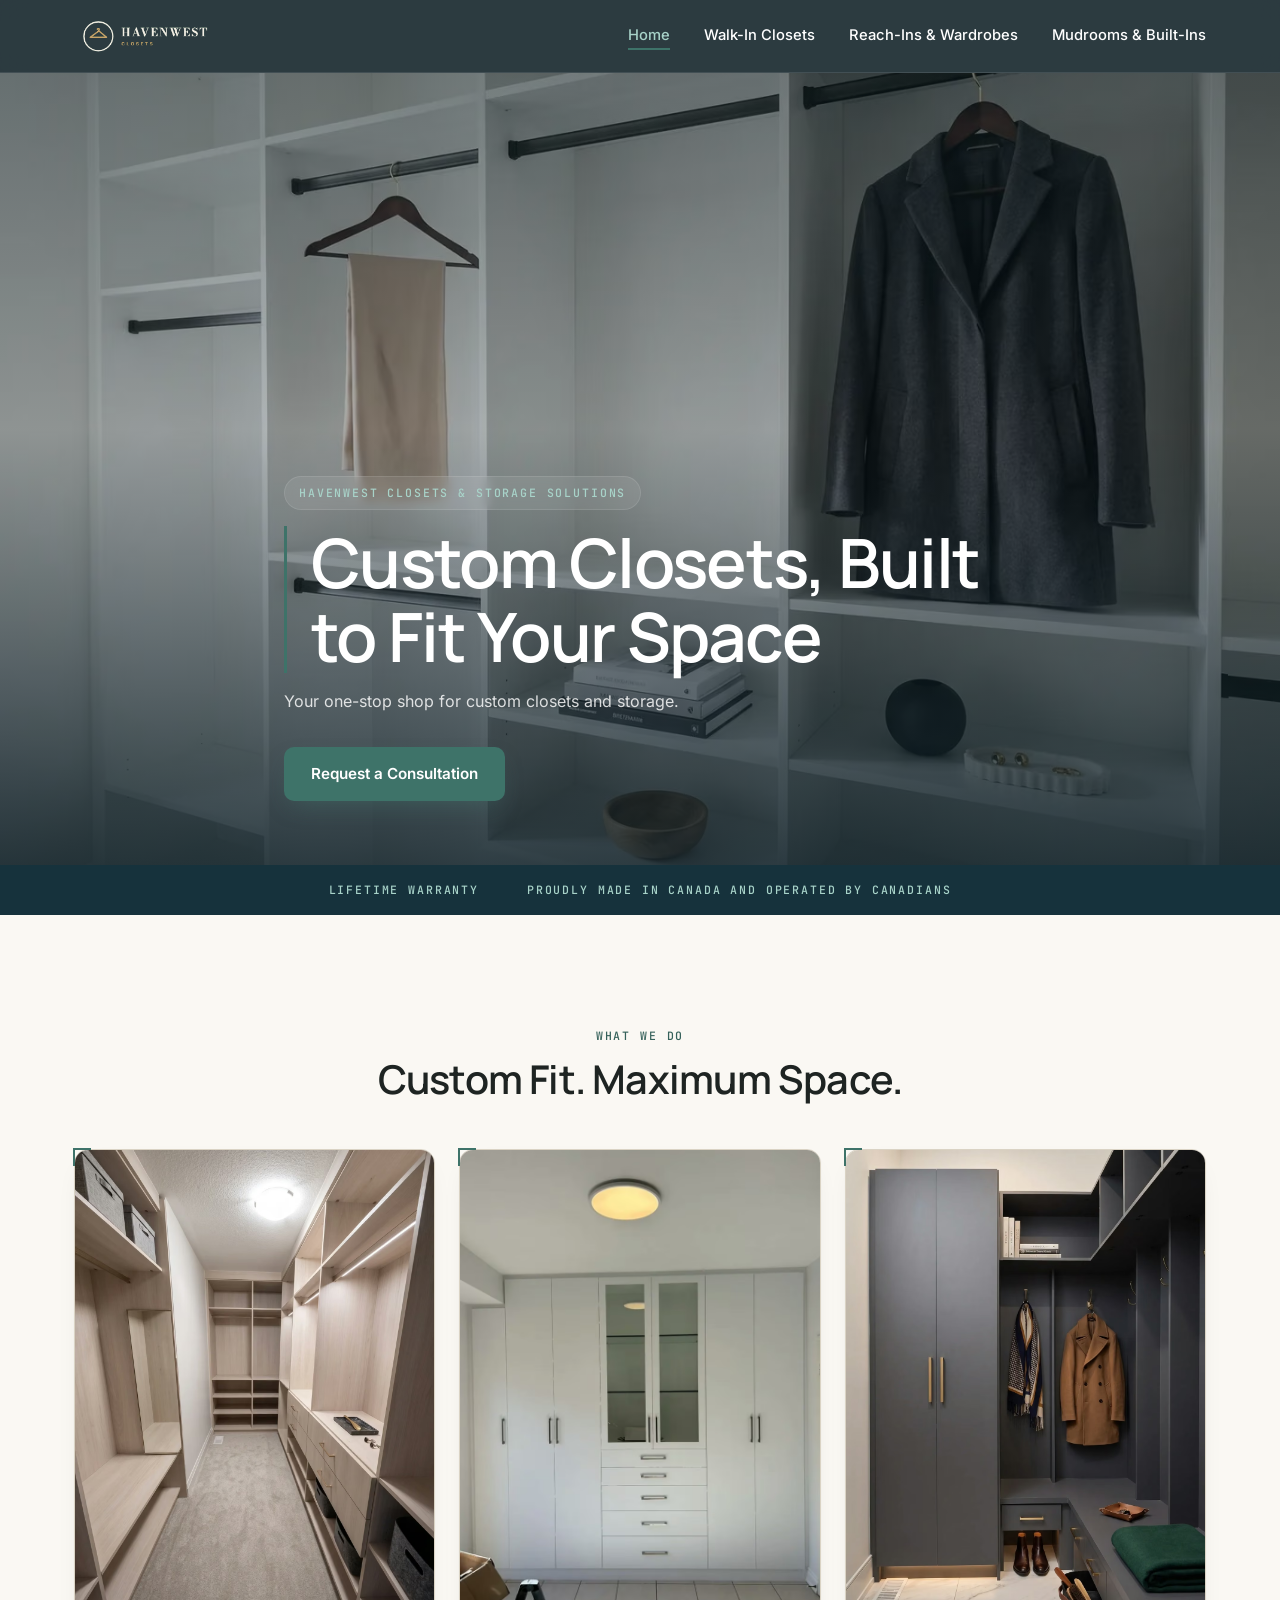
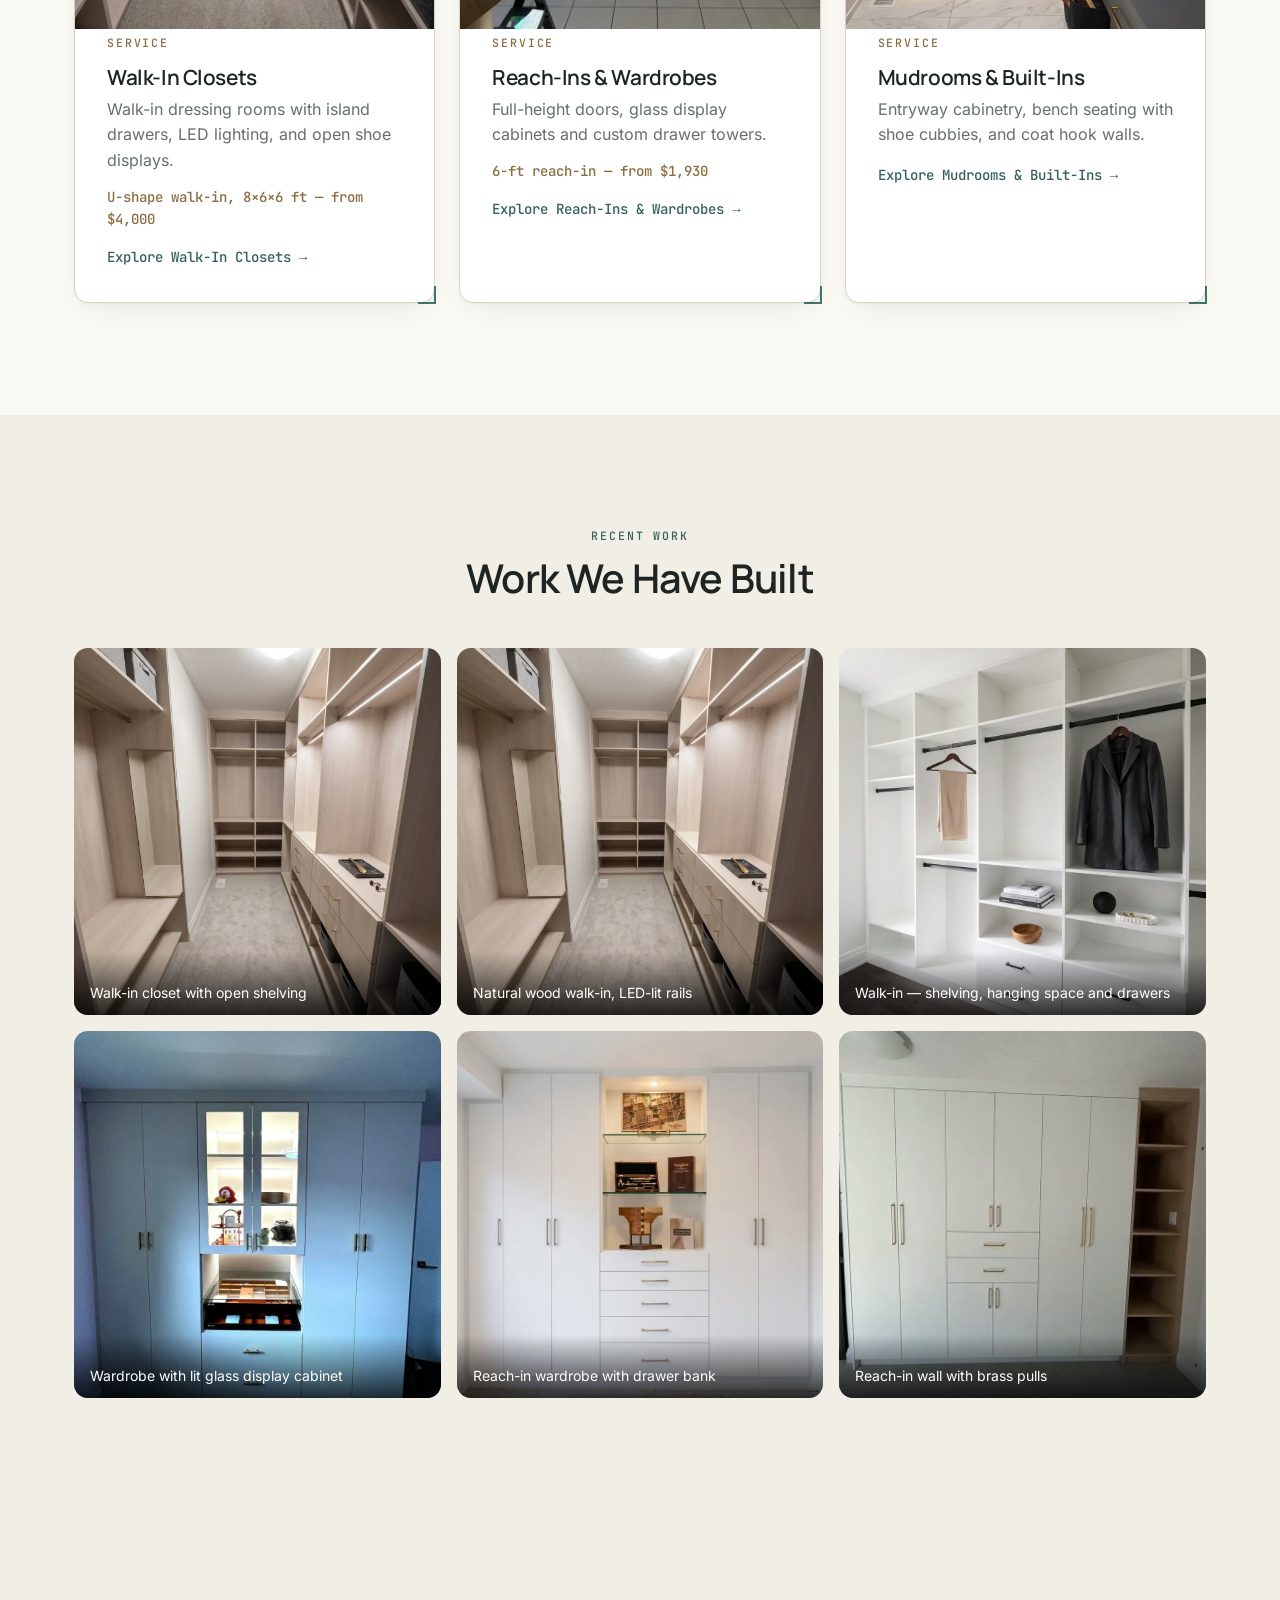
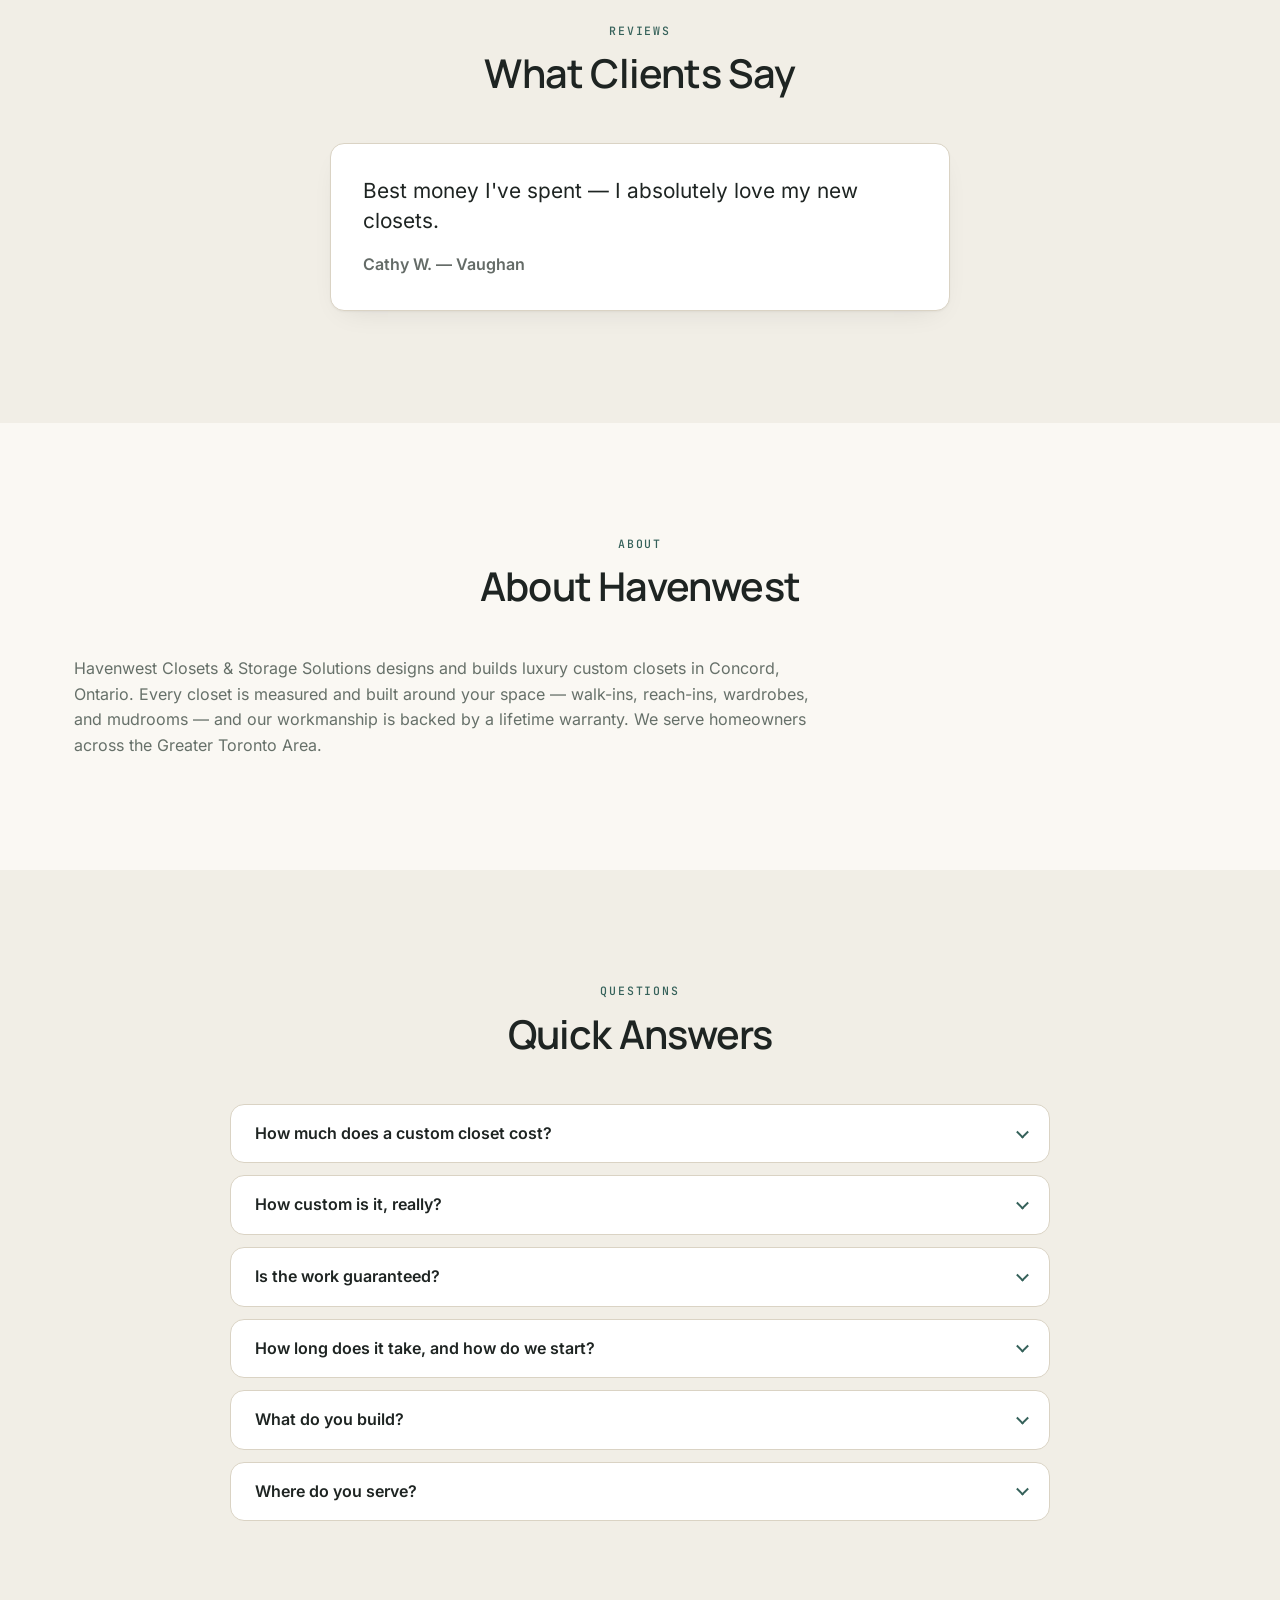
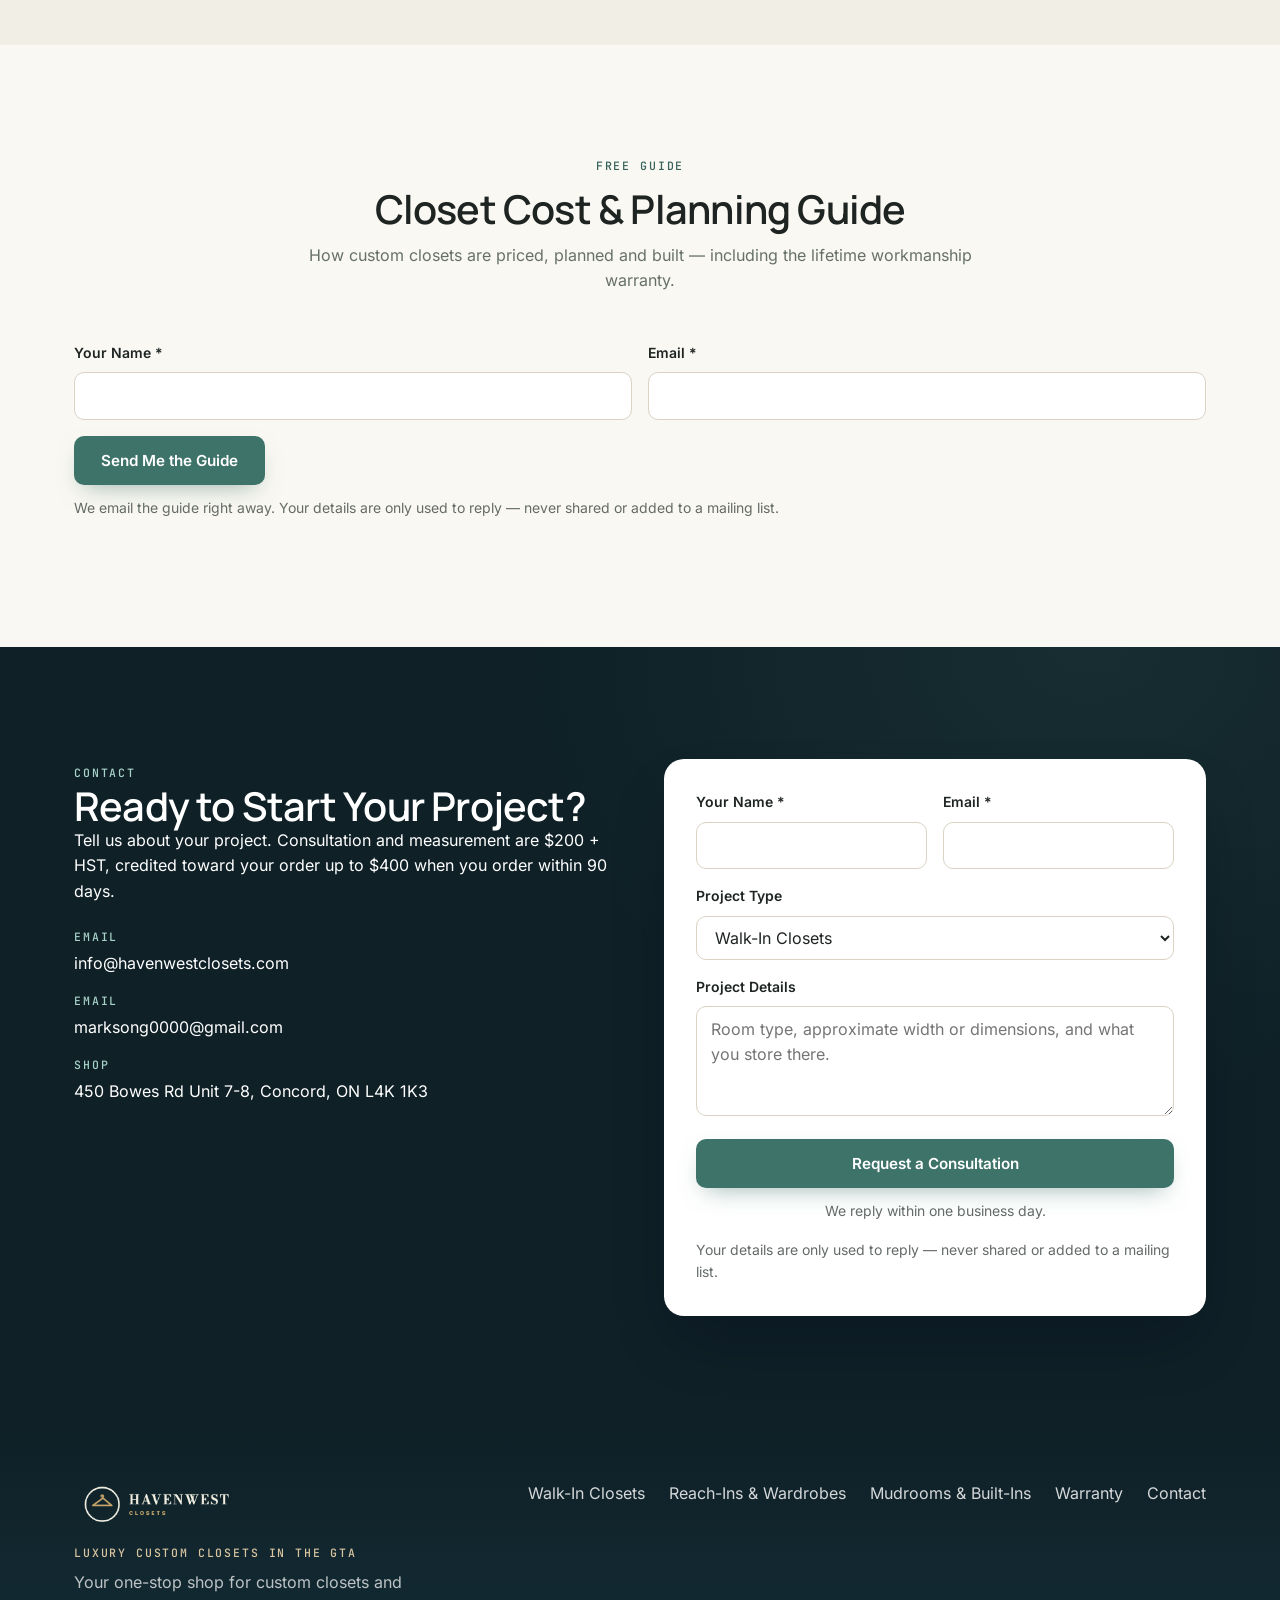
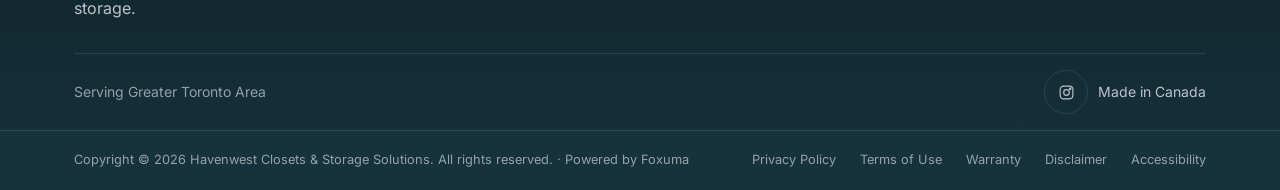
==== commit 9c2c6cae: "Refining pass (2026-11-24): self-host fonts (Inter/Manrope/JetBrains Mono variable woff2, OFL) — dro" ====
--- a/index.html
+++ b/index.html
@@ -22,10 +22,7 @@
 <meta name="theme-color" content="#0F2027"><!-- ★ REPLACE: match --brand-dark in styles.css -->
 <link rel="icon" href="assets/favicon.svg" type="image/svg+xml">
 <link rel="apple-touch-icon" href="assets/apple-touch-icon.png">
-<link rel="preconnect" href="https://fonts.googleapis.com">
-<link rel="preconnect" href="https://fonts.gstatic.com" crossorigin>
-<link href="https://fonts.googleapis.com/css2?family=Inter:wght@400;500;600&family=JetBrains+Mono:wght@500&family=Manrope:wght@500;600;700&display=swap" rel="stylesheet">
-<link rel="stylesheet" href="styles.min.css?v=ds9">
+<link rel="stylesheet" href="styles.min.css?v=ds10">
 <link rel="preload" as="image" href="assets/img/walkin-hero-web.avif" type="image/avif" fetchpriority="high">
 <link rel="preload" as="image" href="assets/img/walkin-hero-web.webp" type="image/webp" fetchpriority="high">
 </head>
--- a/styles.min.css
+++ b/styles.min.css
@@ -1,2 +1 @@
-:root{--brand-dark:#0F2027;--brand-dark-2:#16323C;--brand-accent:#3E7369;--brand-accent-deep:#35615A;--brand-accent-light:#A8D3C9;--brand-metal:#B08D5B;--brand-metal-text:#8A6D42;--brand-metal-light:#D9C5A0;--paper:#FAF8F3;--paper-soft:#F1EEE6;--ink:#1E2422;--ink-soft:#667069;--ink-faint:#646B67;--line:#DAD3C4;--header-bg:var(--brand-dark);--header-text:#FFFFFF}:root{--font-display:"Manrope",-apple-system,"Segoe UI",Helvetica,Arial,sans-serif;--font-body:"Inter",-apple-system,"Segoe UI",Helvetica,Arial,sans-serif;--font-mono:"JetBrains Mono",ui-monospace,Menlo,monospace;--text-hero:clamp(2.1rem,4vw + 1rem,3.6rem);--text-h2:clamp(1.6rem,1.2vw + 1.2rem,2.2rem);--text-h3:1.25rem;--text-lead:1.15rem;--text-body:1rem;--text-button:.95rem;--text-small:.875rem;--text-eyebrow:.72rem;--leading-heading:1.15;--leading-body:1.6;--space-1:4px;--space-2:8px;--space-3:12px;--space-4:16px;--space-5:24px;--space-6:32px;--space-7:48px;--space-8:64px;--section-pad:clamp(56px,8vw,88px);--card-pad:32px;--max:1180px;--radius:2px;--shadow-1:0 10px 25px -5px rgba(2,6,23,.05),0 8px 10px -6px rgba(2,6,23,.01);--shadow-2:0 20px 25px -5px rgba(2,6,23,.10),0 10px 10px -5px rgba(2,6,23,.04);--shadow-3:0 24px 48px -12px rgba(2,6,23,.18);--ease:cubic-bezier(.22,.61,.36,1);--dur:.25s;--on-dark:#fff;--on-dark-82:rgba(255,255,255,.82);--on-dark-72:rgba(255,255,255,.72);--on-dark-55:rgba(255,255,255,.55);--on-dark-38:rgba(255,255,255,.38);--line-dark:rgba(255,255,255,.10);--white:#fff;--error:#A83D2E;--success:#256B2F;--scrim:linear-gradient(to top,rgba(0,0,0,.78),rgba(0,0,0,.28) 55%,rgba(0,0,0,.45))}*,::after,::before{box-sizing:border-box;margin:0;padding:0}html{scroll-behavior:smooth;scroll-padding-top:88px}body{font-family:var(--font-body);font-size:var(--text-body);line-height:var(--leading-body);color:var(--ink-soft);background:var(--paper);overflow-x:hidden}img{max-width:100%;display:block}a{color:var(--brand-accent-deep);text-decoration:none}h1,h2,h3{font-family:var(--font-display);color:var(--ink);line-height:var(--leading-heading);font-weight:600;letter-spacing:-.01em}h2{font-size:var(--text-h2)}h3{font-size:var(--text-h3)}.wrap{max-width:var(--max);margin:0 auto;padding:0 var(--space-5)}section{padding:var(--section-pad) 0}.section-soft{background:var(--paper-soft)}:focus-visible{outline:2px solid var(--brand-accent);outline-offset:2px}.skip-link{position:absolute;left:var(--space-4);top:-100px;background:var(--brand-dark);color:var(--on-dark);padding:var(--space-2) var(--space-4);border-radius:0 0 var(--radius) 0;z-index:100}.skip-link:focus{top:0;color:var(--on-dark)}.eyebrow{font-family:var(--font-mono);font-size:var(--text-eyebrow);font-weight:500;text-transform:uppercase;letter-spacing:.16em;color:var(--brand-accent-deep)}.eyebrow-light{color:var(--brand-accent-light)}.lead{font-size:var(--text-lead)}.section-header{max-width:680px;margin:0 auto var(--space-7);text-align:center}.section-header .eyebrow{display:block;margin-bottom:var(--space-3)}.section-header p{margin-top:var(--space-3)}.btn{display:inline-block;padding:14px 26px;font-size:var(--text-button);font-weight:600;font-family:var(--font-body);border-radius:var(--radius);border:1px solid transparent;cursor:pointer;transition:transform var(--dur) var(--ease),background var(--dur),color var(--dur),border-color var(--dur)}.btn:hover{transform:translateY(-1px)}.btn-primary{background:var(--brand-accent);color:var(--white)}.btn-primary:hover{background:var(--brand-accent-deep);color:var(--white)}.btn-ghost{background:0 0;color:var(--on-dark);border-color:var(--on-dark-55)}.btn-ghost:hover{border-color:var(--on-dark);color:var(--on-dark)}.site-header{position:sticky;top:0;z-index:50;background:var(--header-bg);color:var(--header-text);border-bottom:1px solid var(--line-dark)}.header-inner{display:flex;align-items:center;justify-content:space-between;gap:var(--space-5);height:76px}.brand{display:flex;align-items:center;gap:var(--space-3);color:var(--header-text)}.brand img{height:48px;width:auto}.brand-name{font-family:var(--font-display);font-weight:700;font-size:1.05rem;line-height:1.1}.main-nav{display:flex;gap:34px}.main-nav a{color:var(--header-text);font-size:.92rem;font-weight:500;white-space:nowrap}.main-nav a.active,.main-nav a:hover{color:var(--brand-accent-light)}.main-nav a.active{box-shadow:0 2px 0 var(--brand-accent)}.nav-toggle{display:none;background:0 0;border:0;cursor:pointer;padding:var(--space-2)}.nav-toggle span{display:block;width:24px;height:2px;background:var(--header-text);margin:5px 0;transition:transform var(--dur),opacity var(--dur)}.hero{position:relative;padding:0;min-height:88vh;display:flex;align-items:flex-end;background:var(--brand-dark);color:var(--on-dark)}.hero-media{position:absolute;inset:0}.hero-media img{width:100%;height:100%;object-fit:cover}.hero-scrim{position:absolute;inset:0;background:var(--scrim)}.hero-inner{position:relative;max-width:760px;padding:120px var(--space-5) var(--space-8)}.hero h1{font-size:var(--text-hero);color:var(--on-dark);border-left:3px solid var(--brand-accent);padding-left:var(--space-5)}.hero .eyebrow{display:block;margin-bottom:var(--space-4)}.hero-slogan{font-family:var(--font-mono);text-transform:uppercase;letter-spacing:.16em;font-size:var(--text-small);color:var(--brand-accent-light);margin-top:var(--space-4)}.hero-lead{margin-top:var(--space-4);color:var(--on-dark-82);max-width:56ch}.hero-actions{display:flex;flex-wrap:wrap;gap:var(--space-4);margin-top:var(--space-6)}.hero-compact{min-height:52vh}.hero-breadcrumb{position:relative;padding:var(--space-5) var(--space-5) 0;color:var(--on-dark-72);font-size:var(--text-small)}.hero-breadcrumb a{color:var(--on-dark-82)}.trust-strip{background:var(--brand-dark-2);padding:var(--space-4) 0}.trust-row{display:flex;flex-wrap:wrap;gap:var(--space-3) var(--space-7);justify-content:center}.trust-badge{font-family:var(--font-mono);font-size:var(--text-eyebrow);text-transform:uppercase;letter-spacing:.16em;color:var(--brand-accent-light)}.card-grid{display:grid;grid-template-columns:repeat(3,1fr);gap:var(--space-5)}.card{background:var(--white);border:1px solid var(--line);border-radius:var(--radius);padding:var(--card-pad)}a.card{display:block;color:var(--ink-soft);transition:transform var(--dur) var(--ease),border-color var(--dur)}a.card:hover{transform:translateY(-4px);border-color:var(--brand-accent)}.card h3{margin:var(--space-3) 0 var(--space-2)}.card-num{font-family:var(--font-mono);font-size:var(--text-eyebrow);letter-spacing:.16em;color:var(--brand-metal-text)}.card-link{font-family:var(--font-mono);font-size:var(--text-small);color:var(--brand-accent-deep);display:inline-block;margin-top:var(--space-4)}.card picture{display:block;margin:calc(var(--card-pad) * -1) calc(var(--card-pad) * -1) 0;aspect-ratio:3/4;overflow:hidden}.card-media{display:block;width:100%;height:100%;object-fit:cover;max-width:none}.bracket{position:relative}.bracket::after,.bracket::before{content:"";position:absolute;width:18px;height:18px;border:2px solid var(--brand-accent);z-index:2}.bracket::before{top:-2px;left:-2px;border-right:0;border-bottom:0}.bracket::after{bottom:-2px;right:-2px;border-left:0;border-top:0}.gallery-grid{display:grid;grid-template-columns:repeat(3,1fr);gap:var(--space-4)}.work-item{position:relative;overflow:hidden;border-radius:var(--radius);aspect-ratio:1/1}.work-item picture{position:absolute;inset:0;display:block}.work-item img{width:100%;height:100%;object-fit:cover;transition:transform .4s var(--ease)}.work-item:hover img{transform:scale(1.04)}.work-item figcaption{position:absolute;left:0;right:0;bottom:0;padding:var(--space-6) var(--space-4) var(--space-3);background:linear-gradient(to top,rgba(0,0,0,.78),transparent);color:var(--on-dark);font-size:var(--text-small);line-height:1.35}.process-grid{display:grid;grid-template-columns:repeat(4,1fr);gap:var(--space-5)}.process-step{border-top:1px solid var(--line);padding-top:var(--space-4)}.process-step .num{font-family:var(--font-mono);color:var(--brand-metal-text);letter-spacing:2px;font-size:var(--text-small)}.process-step h3{font-size:1.02rem;margin:var(--space-2) 0}.faq-list{max-width:820px;margin:0 auto}.faq-item{border:1px solid var(--line);border-radius:var(--radius);background:var(--white);margin-bottom:var(--space-3)}.faq-item summary{cursor:pointer;padding:var(--space-4) var(--space-5);font-weight:600;color:var(--ink);list-style:none}.faq-item p{padding:0 var(--space-5) var(--space-4)}.cta-band{background:var(--brand-dark);color:var(--on-dark);text-align:center}.cta-band h2{color:var(--on-dark)}.cta-band p{color:var(--on-dark-72);margin:var(--space-3) auto var(--space-6);max-width:52ch}.cta-band .hero-actions{justify-content:center;margin-top:0}.contact-grid{display:grid;grid-template-columns:1fr 1fr;gap:var(--space-7)}.contact-section{background:var(--brand-dark);color:var(--on-dark)}.contact-section h2{color:var(--on-dark)}.contact-list{list-style:none;margin-top:var(--space-5)}.contact-list li{margin-bottom:var(--space-4)}.contact-list .label{font-family:var(--font-mono);font-size:var(--text-eyebrow);text-transform:uppercase;letter-spacing:.16em;color:var(--brand-accent-light);display:block;margin-bottom:var(--space-1)}.contact-list a{color:var(--on-dark)}.form-card{background:var(--white);border-radius:var(--radius);box-shadow:var(--shadow-3);padding:var(--space-6);color:var(--ink-soft)}.form-row{display:grid;grid-template-columns:1fr 1fr;gap:var(--space-4)}.form-group{margin-bottom:var(--space-4)}.form-group label{display:block;font-weight:600;font-size:var(--text-small);color:var(--ink);margin-bottom:var(--space-2)}.form-group input,.form-group select,.form-group textarea{width:100%;min-height:44px;padding:10px 14px;font:inherit;color:var(--ink);background:var(--white);border:1px solid var(--line);border-radius:var(--radius)}.form-group textarea{min-height:110px;resize:vertical}.form-group input:focus,.form-group select:focus,.form-group textarea:focus{border-color:var(--brand-accent);outline:0}.form-status{margin-top:var(--space-4);font-size:var(--text-small)}.form-status.is-error{color:var(--error)}.form-status.is-success{color:var(--success)}.form-note{font-size:var(--text-small);color:var(--ink-faint);margin-top:var(--space-3)}.legal-page{padding:var(--section-pad) 0}.legal-inner{max-width:720px;margin:0 auto;padding:0 var(--space-5)}.legal-inner h1{font-size:var(--text-h2);margin-bottom:var(--space-3)}.legal-inner h2{font-size:var(--text-h3);margin:var(--space-6) 0 var(--space-2)}.legal-inner p{margin-bottom:var(--space-4)}.legal-updated{font-family:var(--font-mono);font-size:var(--text-small);color:var(--ink-faint);margin-bottom:var(--space-6)}.not-found{text-align:center;padding:var(--section-pad) 0}.not-found .nf-code{font-family:var(--font-display);font-size:4rem;font-weight:700;color:var(--brand-accent)}.not-found p{margin:var(--space-4) auto var(--space-6);max-width:44ch}.site-footer{background:var(--brand-dark);color:var(--on-dark-72);padding:var(--space-7) 0 0}.footer-top{display:flex;flex-wrap:wrap;gap:var(--space-6);justify-content:space-between;padding-bottom:var(--space-6)}.footer-brand img{height:56px;width:auto}.footer-sub{font-family:var(--font-mono);font-size:var(--text-eyebrow);text-transform:uppercase;letter-spacing:.16em;color:var(--brand-metal-light);margin-top:var(--space-3)}.footer-tagline{margin-top:var(--space-2);max-width:34ch}.footer-links{display:flex;flex-wrap:wrap;gap:var(--space-2) var(--space-5);list-style:none}.footer-links a{color:var(--on-dark-82);display:inline-block;padding:5px 0}.footer-links a:hover{color:var(--brand-accent-light)}.footer-bottom{display:flex;flex-wrap:wrap;gap:var(--space-4);align-items:center;justify-content:space-between;border-top:1px solid var(--line-dark);padding:var(--space-4) 0;font-size:var(--text-small)}.footer-serving{color:var(--on-dark-55)}.made-in{margin-left:auto;display:inline-flex;align-items:center;gap:10px}.maple-icon{width:17px;height:17px;flex:none}.footer-ig{display:inline-flex;align-items:center;justify-content:center;width:32px;height:32px;border:1px solid var(--line-dark);border-radius:50%;color:var(--on-dark-72)}.footer-ig:hover{color:var(--brand-accent-light);border-color:var(--brand-accent)}.legal-bar{background:var(--brand-dark);border-top:1px solid var(--line-dark);color:var(--on-dark-55);font-size:.8rem}.legal-bar-inner{max-width:var(--max);margin:0 auto;padding:14px var(--space-5);display:flex;flex-wrap:wrap;gap:var(--space-2) var(--space-5);align-items:center}.legal-links{display:flex;flex-wrap:wrap;gap:var(--space-2) var(--space-5);list-style:none;margin-left:auto}.legal-links a{color:var(--on-dark-55);display:inline-block;padding:5px 0}.legal-links a:hover{color:var(--on-dark)}.mobile-cta{display:none}.js-reveal .reveal{opacity:0;transform:translateY(14px);transition:opacity .7s var(--ease),transform .7s var(--ease)}.js-reveal .reveal.in{opacity:1;transform:none}@media (max-width:980px){.card-grid{grid-template-columns:1fr;max-width:460px;margin:0 auto}.process-grid{grid-template-columns:repeat(2,1fr)}.contact-grid{grid-template-columns:1fr}}@media (max-width:760px){html{scroll-padding-top:84px}.header-inner{height:64px}.main-nav{position:fixed;top:64px;left:0;right:0;bottom:0;background:var(--brand-dark);flex-direction:column;gap:0;padding:var(--space-4) var(--space-5);transform:translateX(100%);transition:transform var(--dur) var(--ease)}.main-nav.open{transform:none}.main-nav a{padding:var(--space-3) 0;border-bottom:1px solid var(--line-dark);font-size:1rem;color:var(--on-dark-82)}.nav-toggle{display:block}.gallery-grid{grid-template-columns:repeat(2,1fr)}.form-row{grid-template-columns:1fr}.hero{min-height:78vh}.mobile-cta{display:flex;position:fixed;left:0;right:0;bottom:0;z-index:60}.mobile-cta a{flex:1;text-align:center;padding:var(--space-4);font-weight:600;color:var(--on-dark)}.mobile-cta .cta-call{background:var(--brand-dark-2)}.mobile-cta .cta-quote{background:var(--brand-accent)}body{padding-bottom:56px}.made-in{margin-left:0}.legal-links{margin-left:0}}@media (max-width:560px){.gallery-grid{grid-template-columns:1fr}.process-grid{grid-template-columns:1fr}.legal-bar-inner{justify-content:center;text-align:center}.legal-links{justify-content:center}}@media (prefers-reduced-motion:reduce){html{scroll-behavior:auto}*,::after,::before{transition:none!important;animation:none!important}.js-reveal .reveal{opacity:1;transform:none}}.case-grid{display:grid;grid-template-columns:1fr 1fr;gap:var(--space-6);align-items:center}.case-media{aspect-ratio:4/3;overflow:hidden;border-radius:var(--radius)}.case-media picture{display:block;width:100%;height:100%}.case-media img{width:100%;height:100%;object-fit:cover}.testimonial{margin:0}.testimonial blockquote{margin:0 0 var(--space-4);font-size:var(--text-h3);line-height:1.45;color:var(--ink)}.testimonial figcaption{color:var(--ink-faint);font-weight:600}.estimator-band{background:var(--brand-dark-2);color:var(--on-dark);text-align:center}.estimator-band h2{color:var(--on-dark)}.estimator-band p{color:var(--on-dark-72);margin:var(--space-3) auto var(--space-6);max-width:56ch}.estimator-band .hero-actions{justify-content:center;margin-top:0}.subpage-body p{margin:0 0 var(--space-4);line-height:1.7}@media (max-width:760px){.case-grid{grid-template-columns:1fr}}.about-text{max-width:46rem}.card-from{font-family:var(--font-mono);font-size:var(--text-small);color:var(--brand-metal-text);display:block;margin-top:var(--space-3)}.start-price-line strong{color:var(--brand-accent-deep)}.plan-from{font-size:var(--text-lead);color:var(--on-dark)}.plan-grid{display:grid;grid-template-columns:repeat(4,1fr);gap:var(--space-5);max-width:1080px;margin:0 auto var(--space-6);text-align:left}.plan-card{background:var(--white);border-radius:var(--radius);padding:var(--card-pad)}.plan-card h3{margin:0 0 var(--space-2);color:var(--ink)}.plan-price{font-family:var(--font-display);font-size:1.85rem;font-weight:700;line-height:1.15;color:var(--ink)}.plan-price span{font-family:var(--font-body);font-size:.95rem;font-weight:500;color:var(--ink-soft)}.plan-card p{color:var(--ink-soft);margin:var(--space-2) 0 0;max-width:none}.plan-card p.plan-extra{font-size:var(--text-small);color:var(--ink-faint)}.plan-card.plan-highlight{outline:2px solid var(--brand-accent);outline-offset:-2px}.plan-card .btn{margin-top:var(--space-4);width:100%}.features-band{background:var(--paper-soft)}.flow-strip{display:flex;flex-wrap:wrap;align-items:center;justify-content:center;gap:var(--space-2);margin:0 auto var(--space-6);max-width:920px}.flow-step{font-family:var(--font-mono);font-size:.82rem;letter-spacing:.05em;text-transform:uppercase;color:var(--ink);background:var(--paper);border:1px solid var(--line);border-radius:999px;padding:.5rem .95rem;white-space:nowrap}.flow-arrow{color:var(--ink-faint);font-weight:600}.feature-grid{display:grid;grid-template-columns:repeat(3,1fr);gap:var(--space-5);text-align:left}.feature-item{border-top:2px solid var(--brand-accent);padding-top:var(--space-3)}.feature-item h3{margin:0 0 var(--space-1);font-size:1.05rem}.feature-item p{margin:0;color:var(--ink-soft)}@media (max-width:980px){.feature-grid{grid-template-columns:repeat(2,1fr)}}@media (max-width:560px){.feature-grid{grid-template-columns:1fr}.flow-strip{justify-content:flex-start}}@media (max-width:980px){.plan-grid{grid-template-columns:repeat(2,1fr)}}@media (max-width:560px){.plan-grid{grid-template-columns:1fr;max-width:460px}}.form-promise{text-align:center;margin-top:var(--space-3)}@media (pointer:coarse){.footer-links a{padding-top:10px;padding-bottom:10px}.legal-links a{padding-top:10px;padding-bottom:10px}.contact-list a{display:inline-block;padding-top:10px;padding-bottom:10px}.hero-breadcrumb a{display:inline-block;padding-top:12px;padding-bottom:12px}}.card-grid>.testimonial:only-child{grid-column:1/-1;width:100%;max-width:620px;margin-inline:auto}
-:root{--text-hero:clamp(2.6rem,5vw + 1rem,4.25rem);--text-h2:clamp(1.85rem,1.6vw + 1.2rem,2.6rem);--text-h3:1.3rem;--text-lead:1.2rem;--leading-heading:1.08;--section-pad:clamp(72px,9vw,112px);--radius:14px;--radius-sm:10px;--radius-lg:20px;--shadow-1:0 1px 2px rgba(2,6,23,.04),0 10px 28px -14px rgba(2,6,23,.12);--shadow-2:0 2px 6px rgba(2,6,23,.05),0 24px 44px -18px rgba(2,6,23,.18);--shadow-3:0 32px 64px -16px rgba(2,6,23,.30);--dur:.3s;--accent-wash:color-mix(in srgb,var(--brand-accent) 16%,transparent);--accent-ring:color-mix(in srgb,var(--brand-accent) 32%,transparent);--scrim:linear-gradient(to top,color-mix(in srgb,var(--brand-dark) 86%,transparent),color-mix(in srgb,var(--brand-dark) 34%,transparent) 55%,color-mix(in srgb,var(--brand-dark) 52%,transparent))}body{-webkit-font-smoothing:antialiased;text-rendering:optimizeLegibility}::selection{background:var(--accent-ring)}h1,h2,h3{letter-spacing:-.02em}.hero h1{letter-spacing:-.025em}:focus-visible{outline:2px solid var(--brand-accent);outline-offset:2px;box-shadow:0 0 0 4px var(--accent-ring)}.site-header{background:color-mix(in srgb,var(--header-bg) 88%,transparent);backdrop-filter:blur(12px);-webkit-backdrop-filter:blur(12px)}.header-inner{height:72px}@media (max-width:760px){.header-inner{height:64px}.main-nav{height:calc(100vh - 64px);height:calc(100dvh - 64px)}.nav-toggle{min-width:44px;min-height:44px}}.main-nav a{transition:color var(--dur)}.btn{border-radius:var(--radius-sm)}.btn-primary{box-shadow:0 10px 24px -10px color-mix(in srgb,var(--brand-accent) 55%,transparent)}.btn:active{transform:translateY(0)}.hero .eyebrow{display:inline-block;padding:7px 14px;border:1px solid var(--line-dark);border-radius:999px;background:rgba(255,255,255,.08);backdrop-filter:blur(6px);-webkit-backdrop-filter:blur(6px)}.card{box-shadow:var(--shadow-1)}a.card:hover{box-shadow:var(--shadow-2)}.card picture{border-radius:calc(var(--radius) - 1px) calc(var(--radius) - 1px) 0 0}.plan-card{box-shadow:var(--shadow-1)}.case-media{box-shadow:var(--shadow-1)}.work-item img{transition-duration:.8s}.feature-item{background:var(--white);border-radius:var(--radius);box-shadow:var(--shadow-1);padding:var(--space-5)}.process-step{padding-top:var(--space-5)}.faq-item{transition:box-shadow var(--dur)}.faq-item[open]{box-shadow:var(--shadow-1)}.faq-item summary{position:relative;padding-right:56px}.faq-item summary::-webkit-details-marker{display:none}.faq-item summary::after{content:"";position:absolute;right:22px;top:50%;width:9px;height:9px;border-right:2px solid var(--brand-accent-deep);border-bottom:2px solid var(--brand-accent-deep);transform:translateY(-70%) rotate(45deg);transition:transform var(--dur) var(--ease)}.faq-item[open] summary::after{transform:translateY(-30%) rotate(225deg)}.cta-band{background-image:radial-gradient(60% 120% at 50% 0,var(--accent-wash),transparent 70%)}.estimator-band{background-image:radial-gradient(60% 120% at 50% 0,var(--accent-wash),transparent 70%)}.contact-section{background-image:radial-gradient(70% 90% at 85% 0,var(--accent-wash),transparent 65%)}.form-card{border-radius:var(--radius-lg)}.form-group input,.form-group select,.form-group textarea{border-radius:var(--radius-sm);transition:border-color var(--dur),box-shadow var(--dur)}.form-group input:focus,.form-group select:focus,.form-group textarea:focus{box-shadow:0 0 0 4px var(--accent-ring)}.site-footer{background:linear-gradient(180deg,var(--brand-dark) 0,var(--brand-dark-2) 100%)}.legal-bar{background:var(--brand-dark-2)}.footer-links a{transition:color var(--dur)}.footer-ig{transition:color var(--dur),border-color var(--dur),background var(--dur)}.footer-ig{width:44px;height:44px}.footer-ig:hover{background:var(--accent-wash)}.mobile-cta{box-shadow:0 -8px 24px -12px rgba(2,6,23,.35)}.js-reveal .reveal{transform:translateY(18px);transition:opacity .8s var(--ease),transform .8s var(--ease)}+@font-face{font-family:Manrope;src:url("assets/fonts/manrope.woff2") format("woff2");font-weight:500;font-style:normal;font-display:swap}@font-face{font-family:Manrope;src:url("assets/fonts/manrope.woff2") format("woff2");font-weight:600;font-style:normal;font-display:swap}@font-face{font-family:Manrope;src:url("assets/fonts/manrope.woff2") format("woff2");font-weight:700;font-style:normal;font-display:swap}@font-face{font-family:Inter;src:url("assets/fonts/inter.woff2") format("woff2");font-weight:400;font-style:normal;font-display:swap}@font-face{font-family:Inter;src:url("assets/fonts/inter.woff2") format("woff2");font-weight:500;font-style:normal;font-display:swap}@font-face{font-family:Inter;src:url("assets/fonts/inter.woff2") format("woff2");font-weight:600;font-style:normal;font-display:swap}@font-face{font-family:"JetBrains Mono";src:url("assets/fonts/jetbrains-mono-500.woff2") format("woff2");font-weight:500;font-style:normal;font-display:swap}:root{--brand-dark:#0F2027;--brand-dark-2:#16323C;--brand-accent:#3E7369;--brand-accent-deep:#35615A;--brand-accent-light:#A8D3C9;--brand-metal:#B08D5B;--brand-metal-text:#8A6D42;--brand-metal-light:#D9C5A0;--paper:#FAF8F3;--paper-soft:#F1EEE6;--ink:#1E2422;--ink-soft:#667069;--ink-faint:#646B67;--line:#DAD3C4;--header-bg:var(--brand-dark);--header-text:#FFFFFF}:root{--font-display:"Manrope",-apple-system,"Segoe UI",Helvetica,Arial,sans-serif;--font-body:"Inter",-apple-system,"Segoe UI",Helvetica,Arial,sans-serif;--font-mono:"JetBrains Mono",ui-monospace,Menlo,monospace;--text-hero:clamp(2.1rem,4vw + 1rem,3.6rem);--text-h2:clamp(1.6rem,1.2vw + 1.2rem,2.2rem);--text-h3:1.25rem;--text-lead:1.15rem;--text-body:1rem;--text-button:.95rem;--text-small:.875rem;--text-eyebrow:.72rem;--leading-heading:1.15;--leading-body:1.6;--space-1:4px;--space-2:8px;--space-3:12px;--space-4:16px;--space-5:24px;--space-6:32px;--space-7:48px;--space-8:64px;--section-pad:clamp(56px,8vw,88px);--card-pad:32px;--max:1180px;--radius:2px;--shadow-1:0 10px 25px -5px rgba(2,6,23,.05),0 8px 10px -6px rgba(2,6,23,.01);--shadow-2:0 20px 25px -5px rgba(2,6,23,.10),0 10px 10px -5px rgba(2,6,23,.04);--shadow-3:0 24px 48px -12px rgba(2,6,23,.18);--ease:cubic-bezier(.22,.61,.36,1);--dur:.25s;--on-dark:#fff;--on-dark-82:rgba(255,255,255,.82);--on-dark-72:rgba(255,255,255,.72);--on-dark-55:rgba(255,255,255,.55);--on-dark-38:rgba(255,255,255,.38);--line-dark:rgba(255,255,255,.10);--white:#fff;--error:#A83D2E;--success:#256B2F;--scrim:linear-gradient(to top,rgba(0,0,0,.78),rgba(0,0,0,.28) 55%,rgba(0,0,0,.45))}*,::after,::before{box-sizing:border-box;margin:0;padding:0}html{scroll-behavior:smooth;scroll-padding-top:88px}body{font-family:var(--font-body);font-size:var(--text-body);line-height:var(--leading-body);color:var(--ink-soft);background:var(--paper);overflow-x:hidden}img{max-width:100%;display:block}a{color:var(--brand-accent-deep);text-decoration:none}h1,h2,h3{font-family:var(--font-display);color:var(--ink);line-height:var(--leading-heading);font-weight:600;letter-spacing:-.01em}h2{font-size:var(--text-h2)}h3{font-size:var(--text-h3)}.wrap{max-width:var(--max);margin:0 auto;padding:0 var(--space-5)}section{padding:var(--section-pad) 0}.section-soft{background:var(--paper-soft)}:focus-visible{outline:2px solid var(--brand-accent);outline-offset:2px}.skip-link{position:absolute;left:var(--space-4);top:-100px;background:var(--brand-dark);color:var(--on-dark);padding:var(--space-2) var(--space-4);border-radius:0 0 var(--radius) 0;z-index:100}.skip-link:focus{top:0;color:var(--on-dark)}.eyebrow{font-family:var(--font-mono);font-size:var(--text-eyebrow);font-weight:500;text-transform:uppercase;letter-spacing:.16em;color:var(--brand-accent-deep)}.eyebrow-light{color:var(--brand-accent-light)}.lead{font-size:var(--text-lead)}.section-header{max-width:680px;margin:0 auto var(--space-7);text-align:center}.section-header .eyebrow{display:block;margin-bottom:var(--space-3)}.section-header p{margin-top:var(--space-3)}.btn{display:inline-block;padding:14px 26px;font-size:var(--text-button);font-weight:600;font-family:var(--font-body);border-radius:var(--radius);border:1px solid transparent;cursor:pointer;transition:transform var(--dur) var(--ease),background var(--dur),color var(--dur),border-color var(--dur)}.btn:hover{transform:translateY(-1px)}.btn-primary{background:var(--brand-accent);color:var(--white)}.btn-primary:hover{background:var(--brand-accent-deep);color:var(--white)}.btn-ghost{background:0 0;color:var(--on-dark);border-color:var(--on-dark-55)}.btn-ghost:hover{border-color:var(--on-dark);color:var(--on-dark)}.site-header{position:sticky;top:0;z-index:50;background:var(--header-bg);color:var(--header-text);border-bottom:1px solid var(--line-dark)}.header-inner{display:flex;align-items:center;justify-content:space-between;gap:var(--space-5);height:76px}.brand{display:flex;align-items:center;gap:var(--space-3);color:var(--header-text)}.brand img{height:48px;width:auto}.brand-name{font-family:var(--font-display);font-weight:700;font-size:1.05rem;line-height:1.1}.main-nav{display:flex;gap:34px}.main-nav a{color:var(--header-text);font-size:.92rem;font-weight:500;white-space:nowrap}.main-nav a.active,.main-nav a:hover{color:var(--brand-accent-light)}.main-nav a.active{box-shadow:0 2px 0 var(--brand-accent)}.nav-toggle{display:none;background:0 0;border:0;cursor:pointer;padding:var(--space-2)}.nav-toggle span{display:block;width:24px;height:2px;background:var(--header-text);margin:5px 0;transition:transform var(--dur),opacity var(--dur)}.hero{position:relative;padding:0;min-height:88vh;display:flex;align-items:flex-end;background:var(--brand-dark);color:var(--on-dark)}.hero-media{position:absolute;inset:0}.hero-media img{width:100%;height:100%;object-fit:cover}.hero-scrim{position:absolute;inset:0;background:var(--scrim)}.hero-inner{position:relative;max-width:760px;padding:120px var(--space-5) var(--space-8)}.hero h1{font-size:var(--text-hero);color:var(--on-dark);border-left:3px solid var(--brand-accent);padding-left:var(--space-5)}.hero .eyebrow{display:block;margin-bottom:var(--space-4)}.hero-slogan{font-family:var(--font-mono);text-transform:uppercase;letter-spacing:.16em;font-size:var(--text-small);color:var(--brand-accent-light);margin-top:var(--space-4)}.hero-lead{margin-top:var(--space-4);color:var(--on-dark-82);max-width:56ch}.hero-actions{display:flex;flex-wrap:wrap;gap:var(--space-4);margin-top:var(--space-6)}.hero-compact{min-height:52vh}.hero-breadcrumb{position:relative;padding:var(--space-5) var(--space-5) 0;color:var(--on-dark-72);font-size:var(--text-small)}.hero-breadcrumb a{color:var(--on-dark-82)}.trust-strip{background:var(--brand-dark-2);padding:var(--space-4) 0}.trust-row{display:flex;flex-wrap:wrap;gap:var(--space-3) var(--space-7);justify-content:center}.trust-badge{font-family:var(--font-mono);font-size:var(--text-eyebrow);text-transform:uppercase;letter-spacing:.16em;color:var(--brand-accent-light)}.card-grid{display:grid;grid-template-columns:repeat(3,1fr);gap:var(--space-5)}.card{background:var(--white);border:1px solid var(--line);border-radius:var(--radius);padding:var(--card-pad)}a.card{display:block;color:var(--ink-soft);transition:transform var(--dur) var(--ease),border-color var(--dur)}a.card:hover{transform:translateY(-4px);border-color:var(--brand-accent)}.card h3{margin:var(--space-3) 0 var(--space-2)}.card-num{font-family:var(--font-mono);font-size:var(--text-eyebrow);letter-spacing:.16em;color:var(--brand-metal-text)}.card-link{font-family:var(--font-mono);font-size:var(--text-small);color:var(--brand-accent-deep);display:inline-block;margin-top:var(--space-4)}.card picture{display:block;margin:calc(var(--card-pad) * -1) calc(var(--card-pad) * -1) 0;aspect-ratio:3/4;overflow:hidden}.card-media{display:block;width:100%;height:100%;object-fit:cover;max-width:none}.bracket{position:relative}.bracket::after,.bracket::before{content:"";position:absolute;width:18px;height:18px;border:2px solid var(--brand-accent);z-index:2}.bracket::before{top:-2px;left:-2px;border-right:0;border-bottom:0}.bracket::after{bottom:-2px;right:-2px;border-left:0;border-top:0}.gallery-grid{display:grid;grid-template-columns:repeat(3,1fr);gap:var(--space-4)}.work-item{position:relative;overflow:hidden;border-radius:var(--radius);aspect-ratio:1/1}.work-item picture{position:absolute;inset:0;display:block}.work-item img{width:100%;height:100%;object-fit:cover;transition:transform .4s var(--ease)}.work-item:hover img{transform:scale(1.04)}.work-item figcaption{position:absolute;left:0;right:0;bottom:0;padding:var(--space-6) var(--space-4) var(--space-3);background:linear-gradient(to top,rgba(0,0,0,.78),transparent);color:var(--on-dark);font-size:var(--text-small);line-height:1.35}.process-grid{display:grid;grid-template-columns:repeat(4,1fr);gap:var(--space-5)}.process-step{border-top:1px solid var(--line);padding-top:var(--space-4)}.process-step .num{font-family:var(--font-mono);color:var(--brand-metal-text);letter-spacing:2px;font-size:var(--text-small)}.process-step h3{font-size:1.02rem;margin:var(--space-2) 0}.faq-list{max-width:820px;margin:0 auto}.faq-item{border:1px solid var(--line);border-radius:var(--radius);background:var(--white);margin-bottom:var(--space-3)}.faq-item summary{cursor:pointer;padding:var(--space-4) var(--space-5);font-weight:600;color:var(--ink);list-style:none}.faq-item p{padding:0 var(--space-5) var(--space-4)}.cta-band{background:var(--brand-dark);color:var(--on-dark);text-align:center}.cta-band h2{color:var(--on-dark)}.cta-band p{color:var(--on-dark-72);margin:var(--space-3) auto var(--space-6);max-width:52ch}.cta-band .hero-actions{justify-content:center;margin-top:0}.contact-grid{display:grid;grid-template-columns:1fr 1fr;gap:var(--space-7)}.contact-section{background:var(--brand-dark);color:var(--on-dark)}.contact-section h2{color:var(--on-dark)}.contact-list{list-style:none;margin-top:var(--space-5)}.contact-list li{margin-bottom:var(--space-4)}.contact-list .label{font-family:var(--font-mono);font-size:var(--text-eyebrow);text-transform:uppercase;letter-spacing:.16em;color:var(--brand-accent-light);display:block;margin-bottom:var(--space-1)}.contact-list a{color:var(--on-dark)}.form-card{background:var(--white);border-radius:var(--radius);box-shadow:var(--shadow-3);padding:var(--space-6);color:var(--ink-soft)}.form-row{display:grid;grid-template-columns:1fr 1fr;gap:var(--space-4)}.form-group{margin-bottom:var(--space-4)}.form-group label{display:block;font-weight:600;font-size:var(--text-small);color:var(--ink);margin-bottom:var(--space-2)}.form-group input,.form-group select,.form-group textarea{width:100%;min-height:44px;padding:10px 14px;font:inherit;color:var(--ink);background:var(--white);border:1px solid var(--line);border-radius:var(--radius)}.form-group textarea{min-height:110px;resize:vertical}.form-group input:focus,.form-group select:focus,.form-group textarea:focus{border-color:var(--brand-accent);outline:0}.form-status{margin-top:var(--space-4);font-size:var(--text-small)}.form-status.is-error{color:var(--error)}.form-status.is-success{color:var(--success)}.form-note{font-size:var(--text-small);color:var(--ink-faint);margin-top:var(--space-3)}.legal-page{padding:var(--section-pad) 0}.legal-inner{max-width:720px;margin:0 auto;padding:0 var(--space-5)}.legal-inner h1{font-size:var(--text-h2);margin-bottom:var(--space-3)}.legal-inner h2{font-size:var(--text-h3);margin:var(--space-6) 0 var(--space-2)}.legal-inner p{margin-bottom:var(--space-4)}.legal-updated{font-family:var(--font-mono);font-size:var(--text-small);color:var(--ink-faint);margin-bottom:var(--space-6)}.not-found{text-align:center;padding:var(--section-pad) 0}.not-found .nf-code{font-family:var(--font-display);font-size:4rem;font-weight:700;color:var(--brand-accent)}.not-found p{margin:var(--space-4) auto var(--space-6);max-width:44ch}.site-footer{background:var(--brand-dark);color:var(--on-dark-72);padding:var(--space-7) 0 0}.footer-top{display:flex;flex-wrap:wrap;gap:var(--space-6);justify-content:space-between;padding-bottom:var(--space-6)}.footer-brand img{height:56px;width:auto}.footer-sub{font-family:var(--font-mono);font-size:var(--text-eyebrow);text-transform:uppercase;letter-spacing:.16em;color:var(--brand-metal-light);margin-top:var(--space-3)}.footer-tagline{margin-top:var(--space-2);max-width:34ch}.footer-links{display:flex;flex-wrap:wrap;gap:var(--space-2) var(--space-5);list-style:none}.footer-links a{color:var(--on-dark-82);display:inline-block;padding:5px 0}.footer-links a:hover{color:var(--brand-accent-light)}.footer-bottom{display:flex;flex-wrap:wrap;gap:var(--space-4);align-items:center;justify-content:space-between;border-top:1px solid var(--line-dark);padding:var(--space-4) 0;font-size:var(--text-small)}.footer-serving{color:var(--on-dark-55)}.made-in{margin-left:auto;display:inline-flex;align-items:center;gap:10px}.maple-icon{width:17px;height:17px;flex:none}.footer-ig{display:inline-flex;align-items:center;justify-content:center;width:32px;height:32px;border:1px solid var(--line-dark);border-radius:50%;color:var(--on-dark-72)}.footer-ig:hover{color:var(--brand-accent-light);border-color:var(--brand-accent)}.legal-bar{background:var(--brand-dark);border-top:1px solid var(--line-dark);color:var(--on-dark-55);font-size:.8rem}.legal-bar-inner{max-width:var(--max);margin:0 auto;padding:14px var(--space-5);display:flex;flex-wrap:wrap;gap:var(--space-2) var(--space-5);align-items:center}.legal-links{display:flex;flex-wrap:wrap;gap:var(--space-2) var(--space-5);list-style:none;margin-left:auto}.legal-links a{color:var(--on-dark-55);display:inline-block;padding:5px 0}.legal-links a:hover{color:var(--on-dark)}.mobile-cta{display:none}.js-reveal .reveal{opacity:0;transform:translateY(14px);transition:opacity .7s var(--ease),transform .7s var(--ease)}.js-reveal .reveal.in{opacity:1;transform:none}@media (max-width:980px){.card-grid{grid-template-columns:1fr;max-width:460px;margin:0 auto}.process-grid{grid-template-columns:repeat(2,1fr)}.contact-grid{grid-template-columns:1fr}}@media (max-width:760px){html{scroll-padding-top:84px}.header-inner{height:64px}.main-nav{position:fixed;top:64px;left:0;right:0;bottom:0;background:var(--brand-dark);flex-direction:column;gap:0;padding:var(--space-4) var(--space-5);transform:translateX(100%);transition:transform var(--dur) var(--ease)}.main-nav.open{transform:none}.main-nav a{padding:var(--space-3) 0;border-bottom:1px solid var(--line-dark);font-size:1rem;color:var(--on-dark-82)}.nav-toggle{display:block}.gallery-grid{grid-template-columns:repeat(2,1fr)}.form-row{grid-template-columns:1fr}.hero{min-height:78vh}.mobile-cta{display:flex;position:fixed;left:0;right:0;bottom:0;z-index:60}.mobile-cta a{flex:1;text-align:center;padding:var(--space-4);font-weight:600;color:var(--on-dark)}.mobile-cta .cta-call{background:var(--brand-dark-2)}.mobile-cta .cta-quote{background:var(--brand-accent)}body{padding-bottom:56px}.made-in{margin-left:0}.legal-links{margin-left:0}}@media (max-width:560px){.gallery-grid{grid-template-columns:1fr}.process-grid{grid-template-columns:1fr}.legal-bar-inner{justify-content:center;text-align:center}.legal-links{justify-content:center}}@media (prefers-reduced-motion:reduce){html{scroll-behavior:auto}*,::after,::before{transition:none!important;animation:none!important}.js-reveal .reveal{opacity:1;transform:none}}.case-grid{display:grid;grid-template-columns:1fr 1fr;gap:var(--space-6);align-items:center}.case-media{aspect-ratio:4/3;overflow:hidden;border-radius:var(--radius)}.case-media picture{display:block;width:100%;height:100%}.case-media img{width:100%;height:100%;object-fit:cover}.testimonial{margin:0}.testimonial blockquote{margin:0 0 var(--space-4);font-size:var(--text-h3);line-height:1.45;color:var(--ink)}.testimonial figcaption{color:var(--ink-faint);font-weight:600}.estimator-band{background:var(--brand-dark-2);color:var(--on-dark);text-align:center}.estimator-band h2{color:var(--on-dark)}.estimator-band p{color:var(--on-dark-72);margin:var(--space-3) auto var(--space-6);max-width:56ch}.estimator-band .hero-actions{justify-content:center;margin-top:0}.subpage-body p{margin:0 0 var(--space-4);line-height:1.7}@media (max-width:760px){.case-grid{grid-template-columns:1fr}}.about-text{max-width:46rem}.card-from{font-family:var(--font-mono);font-size:var(--text-small);color:var(--brand-metal-text);display:block;margin-top:var(--space-3)}.start-price-line strong{color:var(--brand-accent-deep)}.plan-from{font-size:var(--text-lead);color:var(--on-dark)}.plan-grid{display:grid;grid-template-columns:repeat(4,1fr);gap:var(--space-5);max-width:1080px;margin:0 auto var(--space-6);text-align:left}.plan-card{background:var(--white);border-radius:var(--radius);padding:var(--card-pad)}.plan-card h3{margin:0 0 var(--space-2);color:var(--ink)}.plan-price{font-family:var(--font-display);font-size:1.85rem;font-weight:700;line-height:1.15;color:var(--ink)}.plan-price span{font-family:var(--font-body);font-size:.95rem;font-weight:500;color:var(--ink-soft)}.plan-card p{color:var(--ink-soft);margin:var(--space-2) 0 0;max-width:none}.plan-card p.plan-extra{font-size:var(--text-small);color:var(--ink-faint)}.plan-card.plan-highlight{outline:2px solid var(--brand-accent);outline-offset:-2px}.plan-card .btn{margin-top:var(--space-4);width:100%}.features-band{background:var(--paper-soft)}.flow-strip{display:flex;flex-wrap:wrap;align-items:center;justify-content:center;gap:var(--space-2);margin:0 auto var(--space-6);max-width:920px}.flow-step{font-family:var(--font-mono);font-size:.82rem;letter-spacing:.05em;text-transform:uppercase;color:var(--ink);background:var(--paper);border:1px solid var(--line);border-radius:999px;padding:.5rem .95rem;white-space:nowrap}.flow-arrow{color:var(--ink-faint);font-weight:600}.feature-grid{display:grid;grid-template-columns:repeat(3,1fr);gap:var(--space-5);text-align:left}.feature-item{border-top:2px solid var(--brand-accent);padding-top:var(--space-3)}.feature-item h3{margin:0 0 var(--space-1);font-size:1.05rem}.feature-item p{margin:0;color:var(--ink-soft)}@media (max-width:980px){.feature-grid{grid-template-columns:repeat(2,1fr)}}@media (max-width:560px){.feature-grid{grid-template-columns:1fr}.flow-strip{justify-content:flex-start}}@media (max-width:980px){.plan-grid{grid-template-columns:repeat(2,1fr)}}@media (max-width:560px){.plan-grid{grid-template-columns:1fr;max-width:460px}}.form-promise{text-align:center;margin-top:var(--space-3)}@media (pointer:coarse){.footer-links a{padding-top:10px;padding-bottom:10px}.legal-links a{padding-top:10px;padding-bottom:10px}.contact-list a{display:inline-block;padding-top:10px;padding-bottom:10px}.hero-breadcrumb a{display:inline-block;padding-top:12px;padding-bottom:12px}}.card-grid>.testimonial:only-child{grid-column:1/-1;width:100%;max-width:620px;margin-inline:auto}:root{--text-hero:clamp(2.6rem,5vw + 1rem,4.25rem);--text-h2:clamp(1.85rem,1.6vw + 1.2rem,2.6rem);--text-h3:1.3rem;--text-lead:1.2rem;--leading-heading:1.08;--section-pad:clamp(72px,9vw,112px);--radius:14px;--radius-sm:10px;--radius-lg:20px;--shadow-1:0 1px 2px rgba(2,6,23,.04),0 10px 28px -14px rgba(2,6,23,.12);--shadow-2:0 2px 6px rgba(2,6,23,.05),0 24px 44px -18px rgba(2,6,23,.18);--shadow-3:0 32px 64px -16px rgba(2,6,23,.30);--dur:.3s;--accent-wash:color-mix(in srgb,var(--brand-accent) 16%,transparent);--accent-ring:color-mix(in srgb,var(--brand-accent) 32%,transparent);--scrim:linear-gradient(to top,color-mix(in srgb,var(--brand-dark) 86%,transparent),color-mix(in srgb,var(--brand-dark) 34%,transparent) 55%,color-mix(in srgb,var(--brand-dark) 52%,transparent))}body{-webkit-font-smoothing:antialiased;text-rendering:optimizeLegibility}::selection{background:var(--accent-ring)}h1,h2,h3{letter-spacing:-.02em}.hero h1{letter-spacing:-.025em}:focus-visible{outline:2px solid var(--brand-accent);outline-offset:2px;box-shadow:0 0 0 4px var(--accent-ring)}.site-header{background:color-mix(in srgb,var(--header-bg) 88%,transparent);backdrop-filter:blur(12px);-webkit-backdrop-filter:blur(12px)}.header-inner{height:72px}@media (max-width:760px){.header-inner{height:64px}.main-nav{height:calc(100vh - 64px);height:calc(100dvh - 64px)}.nav-toggle{min-width:44px;min-height:44px}}.main-nav a{transition:color var(--dur)}.btn{border-radius:var(--radius-sm)}.btn-primary{box-shadow:0 10px 24px -10px color-mix(in srgb,var(--brand-accent) 55%,transparent)}.btn:active{transform:translateY(0)}.hero .eyebrow{display:inline-block;padding:7px 14px;border:1px solid var(--line-dark);border-radius:999px;background:rgba(255,255,255,.08);backdrop-filter:blur(6px);-webkit-backdrop-filter:blur(6px)}.card{box-shadow:var(--shadow-1)}a.card:hover{box-shadow:var(--shadow-2)}.card picture{border-radius:calc(var(--radius) - 1px) calc(var(--radius) - 1px) 0 0}.plan-card{box-shadow:var(--shadow-1)}.case-media{box-shadow:var(--shadow-1)}.work-item img{transition-duration:.8s}.feature-item{background:var(--white);border-radius:var(--radius);box-shadow:var(--shadow-1);padding:var(--space-5)}.process-step{padding-top:var(--space-5)}.faq-item{transition:box-shadow var(--dur)}.faq-item[open]{box-shadow:var(--shadow-1)}.faq-item summary{position:relative;padding-right:56px}.faq-item summary::-webkit-details-marker{display:none}.faq-item summary::after{content:"";position:absolute;right:22px;top:50%;width:9px;height:9px;border-right:2px solid var(--brand-accent-deep);border-bottom:2px solid var(--brand-accent-deep);transform:translateY(-70%) rotate(45deg);transition:transform var(--dur) var(--ease)}.faq-item[open] summary::after{transform:translateY(-30%) rotate(225deg)}.cta-band{background-image:radial-gradient(60% 120% at 50% 0,var(--accent-wash),transparent 70%)}.estimator-band{background-image:radial-gradient(60% 120% at 50% 0,var(--accent-wash),transparent 70%)}.contact-section{background-image:radial-gradient(70% 90% at 85% 0,var(--accent-wash),transparent 65%)}.form-card{border-radius:var(--radius-lg)}.form-group input,.form-group select,.form-group textarea{border-radius:var(--radius-sm);transition:border-color var(--dur),box-shadow var(--dur)}.form-group input:focus,.form-group select:focus,.form-group textarea:focus{box-shadow:0 0 0 4px var(--accent-ring)}.site-footer{background:linear-gradient(180deg,var(--brand-dark) 0,var(--brand-dark-2) 100%)}.legal-bar{background:var(--brand-dark-2)}.footer-links a{transition:color var(--dur)}.footer-ig{transition:color var(--dur),border-color var(--dur),background var(--dur)}.footer-ig{width:44px;height:44px}.footer-ig:hover{background:var(--accent-wash)}.mobile-cta{box-shadow:0 -8px 24px -12px rgba(2,6,23,.35)}.js-reveal .reveal{transform:translateY(18px);transition:opacity .8s var(--ease),transform .8s var(--ease)}
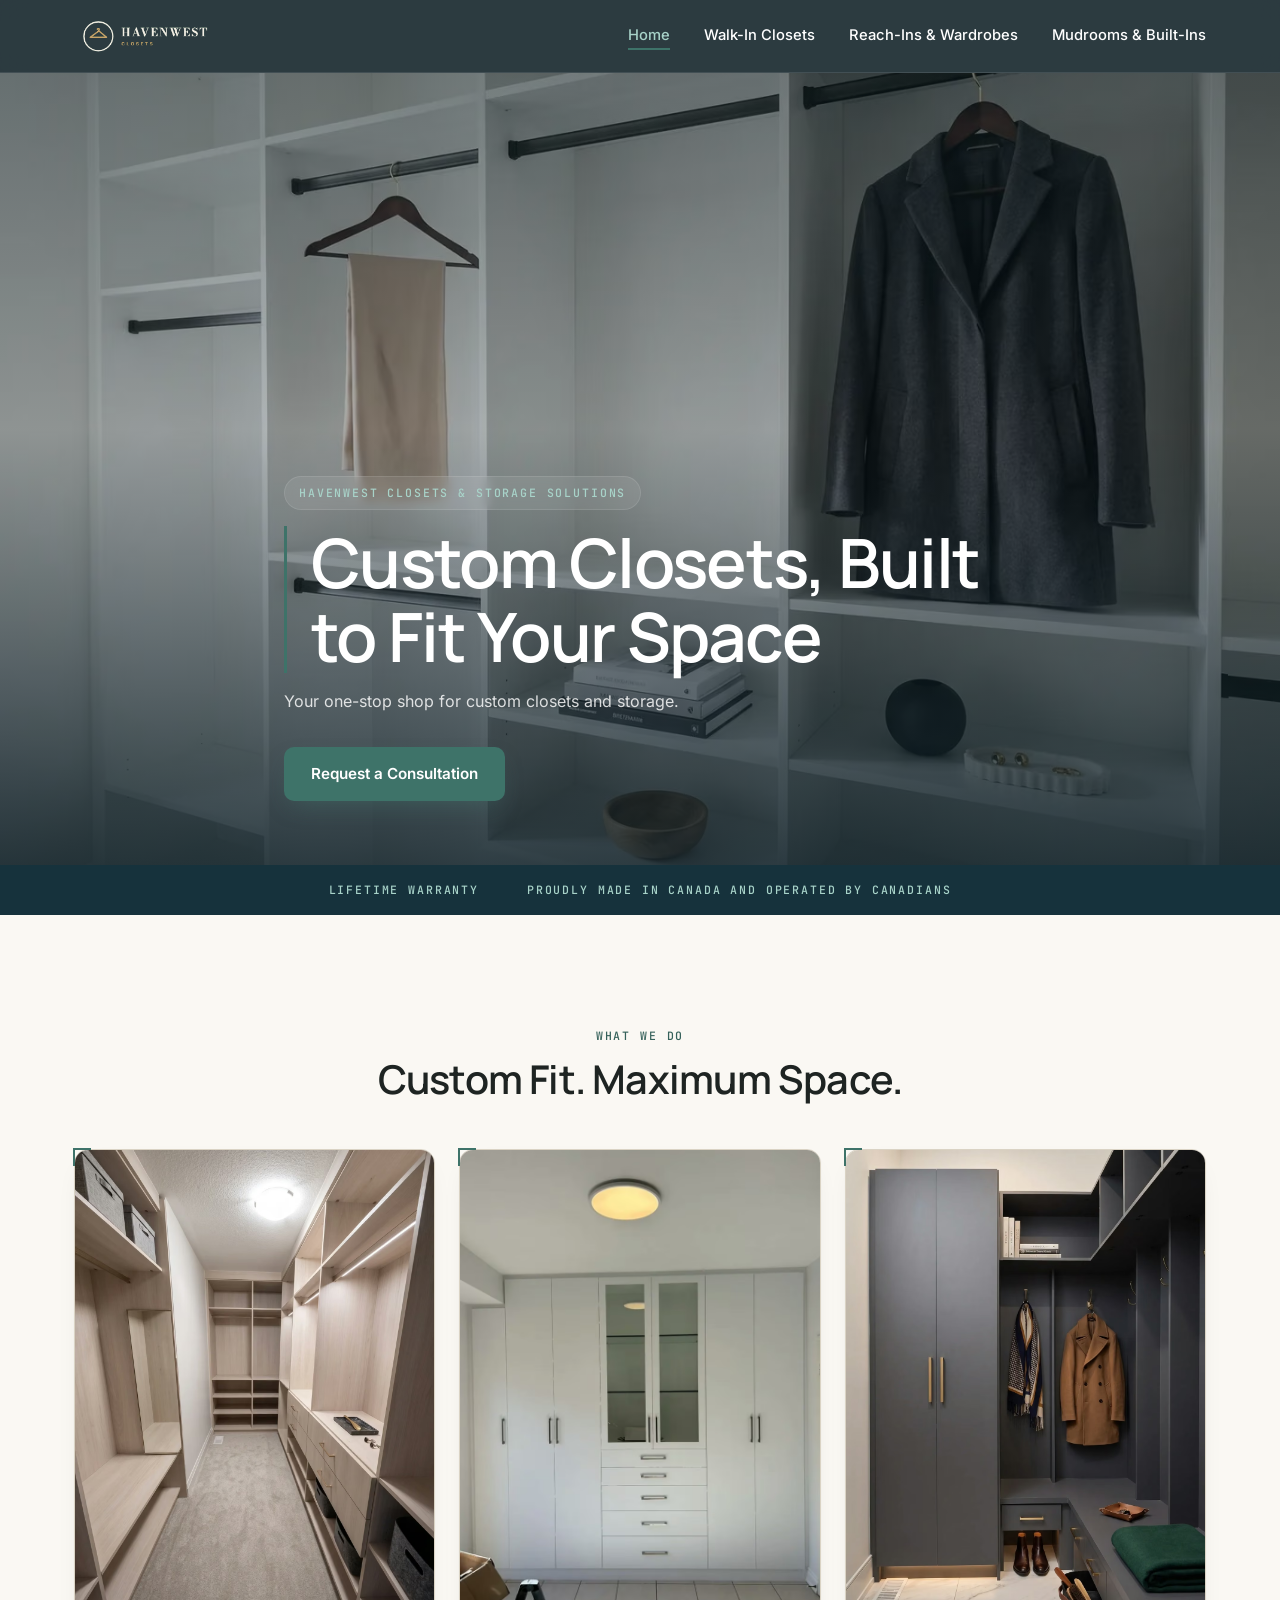
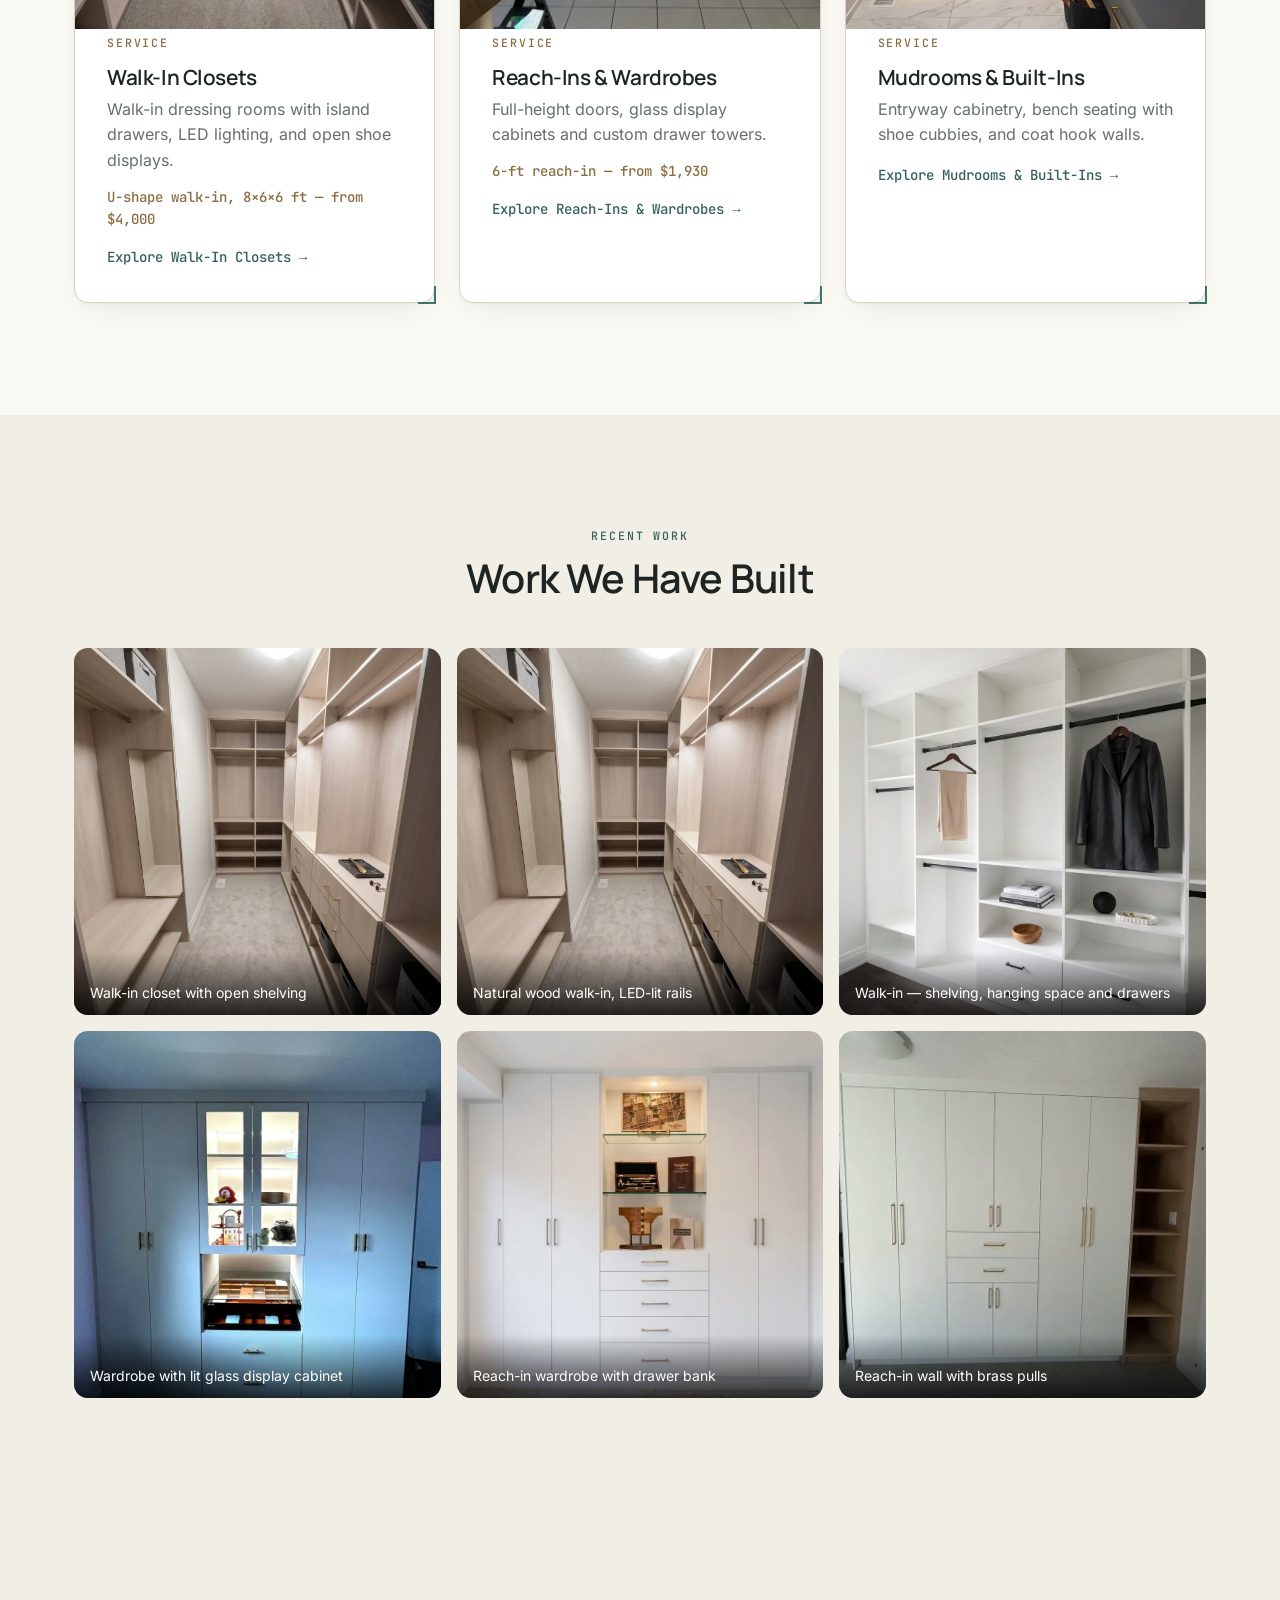
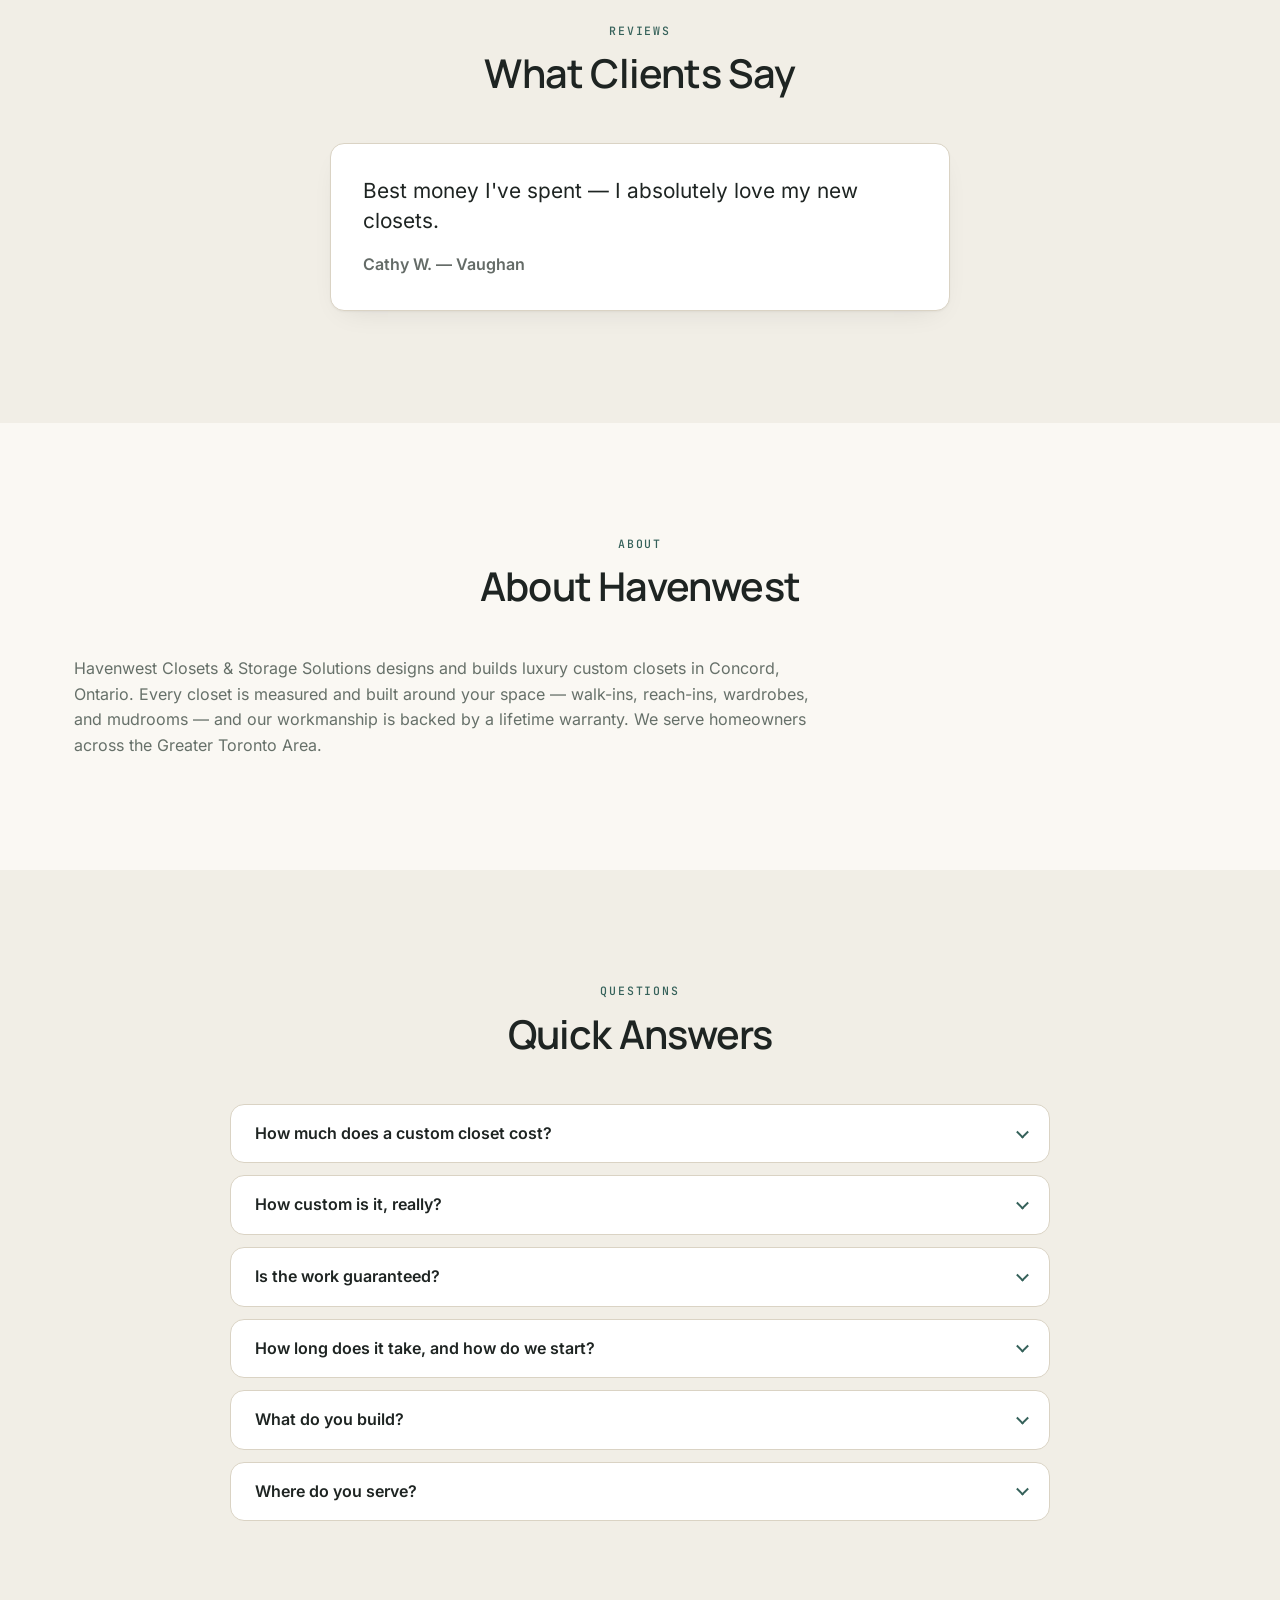
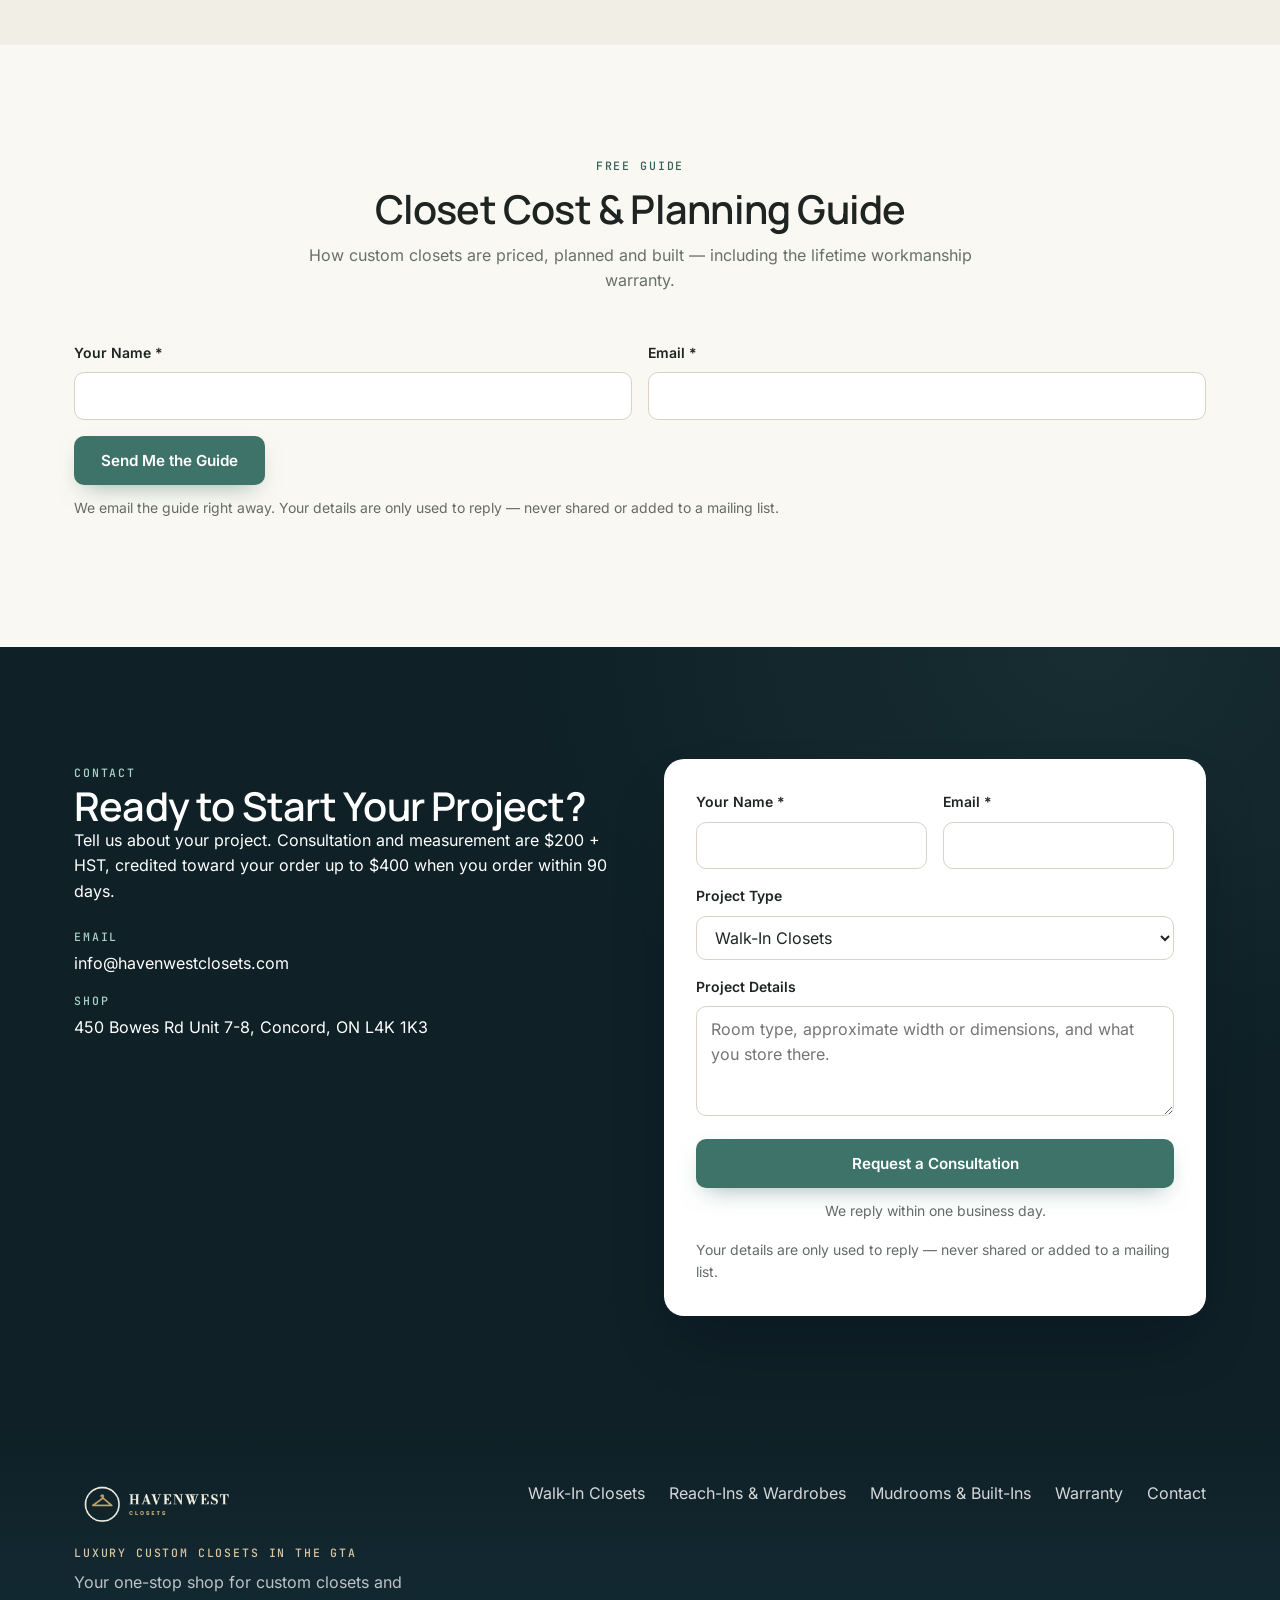
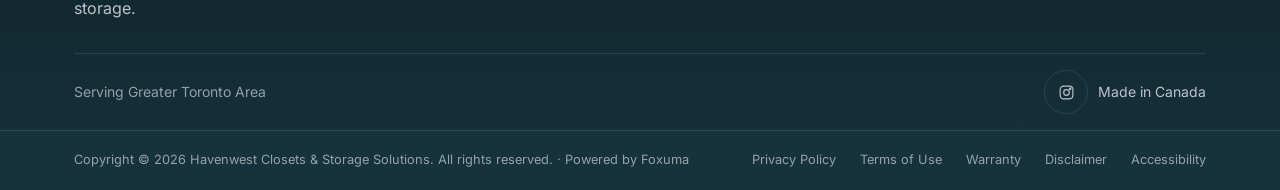
==== commit cb1e22dd: "Unify public contact email to info@havenwestclosets.com (Mark approved 2026-11-24): JSON-LD, Email U" ====
--- a/index.html
+++ b/index.html
@@ -17,7 +17,7 @@
 <meta name="twitter:title" content="Havenwest Closets &amp; Storage Solutions | Luxury Custom Closets in the GTA">
 <meta name="twitter:description" content="Luxury custom closets in the GTA — walk-in closets, reach-in closets and mudroom built-ins, measured and built in Concord by Havenwest Closets.">
 <meta name="twitter:image" content="https://havenwestclosets.com/assets/img/og-image.webp">
-<script type="application/ld+json">{"@context": "https://schema.org", "@type": "LocalBusiness", "@id": "https://havenwestclosets.com/#business", "name": "Havenwest Closets & Storage Solutions", "url": "https://havenwestclosets.com/", "description": "Luxury custom closets in the GTA \u2014 walk-in closets, reach-in closets and mudroom built-ins, measured and built in Concord by Havenwest Closets.", "image": "https://havenwestclosets.com/assets/img/og-image.webp", "email": "marksong0000@gmail.com", "address": {"@type": "PostalAddress", "streetAddress": "450 Bowes Rd Unit 7-8", "addressLocality": "Concord", "addressRegion": "ON", "postalCode": "L4K 1K3", "addressCountry": "CA"}, "geo": {"@type": "GeoCoordinates", "latitude": 43.81389, "longitude": -79.495903}, "openingHoursSpecification": [{"@type": "OpeningHoursSpecification", "dayOfWeek": ["Monday", "Tuesday", "Wednesday", "Thursday", "Friday"], "opens": "08:00", "closes": "17:30"}, {"@type": "OpeningHoursSpecification", "dayOfWeek": "Saturday", "opens": "10:00", "closes": "15:30"}], "areaServed": [{"@type": "City", "name": "Vaughan"}, {"@type": "City", "name": "Richmond Hill"}, {"@type": "City", "name": "Markham"}, {"@type": "City", "name": "Aurora"}, {"@type": "City", "name": "Newmarket"}, {"@type": "City", "name": "Toronto"}], "sameAs": ["https://www.instagram.com/newoodmillwork/"]}</script>
+<script type="application/ld+json">{"@context": "https://schema.org", "@type": "LocalBusiness", "@id": "https://havenwestclosets.com/#business", "name": "Havenwest Closets & Storage Solutions", "url": "https://havenwestclosets.com/", "description": "Luxury custom closets in the GTA \u2014 walk-in closets, reach-in closets and mudroom built-ins, measured and built in Concord by Havenwest Closets.", "image": "https://havenwestclosets.com/assets/img/og-image.webp", "email": "info@havenwestclosets.com", "address": {"@type": "PostalAddress", "streetAddress": "450 Bowes Rd Unit 7-8", "addressLocality": "Concord", "addressRegion": "ON", "postalCode": "L4K 1K3", "addressCountry": "CA"}, "geo": {"@type": "GeoCoordinates", "latitude": 43.81389, "longitude": -79.495903}, "openingHoursSpecification": [{"@type": "OpeningHoursSpecification", "dayOfWeek": ["Monday", "Tuesday", "Wednesday", "Thursday", "Friday"], "opens": "08:00", "closes": "17:30"}, {"@type": "OpeningHoursSpecification", "dayOfWeek": "Saturday", "opens": "10:00", "closes": "15:30"}], "areaServed": [{"@type": "City", "name": "Vaughan"}, {"@type": "City", "name": "Richmond Hill"}, {"@type": "City", "name": "Markham"}, {"@type": "City", "name": "Aurora"}, {"@type": "City", "name": "Newmarket"}, {"@type": "City", "name": "Toronto"}], "sameAs": ["https://www.instagram.com/newoodmillwork/"]}</script>
 <script type="application/ld+json">{"@context": "https://schema.org", "@type": "FAQPage", "mainEntity": [{"@type": "Question", "name": "How much does a custom closet cost?", "acceptedAnswer": {"@type": "Answer", "text": "Every project is quoted individually. The in-home design & measurement is $200 + HST, paid by an emailed payment link. The fee is non-refundable, includes three rounds of drawing revisions (further rounds are $200 + HST per additional three rounds), and is credited toward your order up to $400 when you order within 90 days of paying the fee. After the measurement you get a written quote, no obligation. Prices shown are estimates; the final price is confirmed in a written quote after the site measure."}}, {"@type": "Question", "name": "How custom is it, really?", "acceptedAnswer": {"@type": "Answer", "text": "Fully. Every unit is built in our Concord shop to your room's exact dimensions \u2014 never fixed-size modules."}}, {"@type": "Question", "name": "Is the work guaranteed?", "acceptedAnswer": {"@type": "Answer", "text": "Yes \u2014 a lifetime workmanship warranty for as long as you own your home. Full terms are on our warranty page."}}, {"@type": "Question", "name": "How long does it take, and how do we start?", "acceptedAnswer": {"@type": "Answer", "text": "Book a consultation; we measure and design, build in Concord, then install. Most projects take a few weeks, confirmed in writing."}}, {"@type": "Question", "name": "What do you build?", "acceptedAnswer": {"@type": "Answer", "text": "Custom walk-in closets, reach-in closets & wardrobes, and mudrooms & built-ins \u2014 measured and built around your space, so no inch goes to waste."}}, {"@type": "Question", "name": "Where do you serve?", "acceptedAnswer": {"@type": "Answer", "text": "We design and build in Concord, Ontario and serve homeowners across the Greater Toronto Area."}}]}</script>
 <meta name="theme-color" content="#0F2027"><!-- ★ REPLACE: match --brand-dark in styles.css -->
 <link rel="icon" href="assets/favicon.svg" type="image/svg+xml">
@@ -214,7 +214,6 @@
         <p>Tell us about your project. Consultation and measurement are $200 + HST, credited toward your order up to $400 when you order within 90 days.</p>
         <ul class="contact-list">
           <li><span class="label">Email</span><a href="mailto:info@havenwestclosets.com">info@havenwestclosets.com</a></li>
-          <li><span class="label">Email</span><a href="mailto:marksong0000@gmail.com">marksong0000@gmail.com</a></li><!-- ★ REPLACE -->
           <li><span class="label">Shop</span>450 Bowes Rd Unit 7-8, Concord, ON L4K 1K3</li>
         </ul>
       </div>
@@ -289,11 +288,11 @@
 
 <!-- ══ MOBILE CTA — present on EVERY page ══ -->
 <div class="mobile-cta">
-  <a class="cta-call" href="mailto:marksong0000@gmail.com">Email Us</a>
+  <a class="cta-call" href="mailto:info@havenwestclosets.com">Email Us</a>
   <a class="cta-quote" href="index.html#contact">Request a Consultation</a>
 </div>
 
 <script>(function(){try{var d=JSON.stringify({token:"GUEtFDpJ-9UU24VtsFzQdSA0QB8_mXvM",path:location.pathname,ref:document.referrer||""});if(navigator.sendBeacon){navigator.sendBeacon("https://crm.newoodmillwork.com/api/website/hit/",new Blob([d],{type:"text/plain"}))}}catch(e){}})();</script>
-<script src="script.min.js?v=ds9"></script>
+<script src="script.min.js?v=ds10"></script>
 </body>
 </html>
